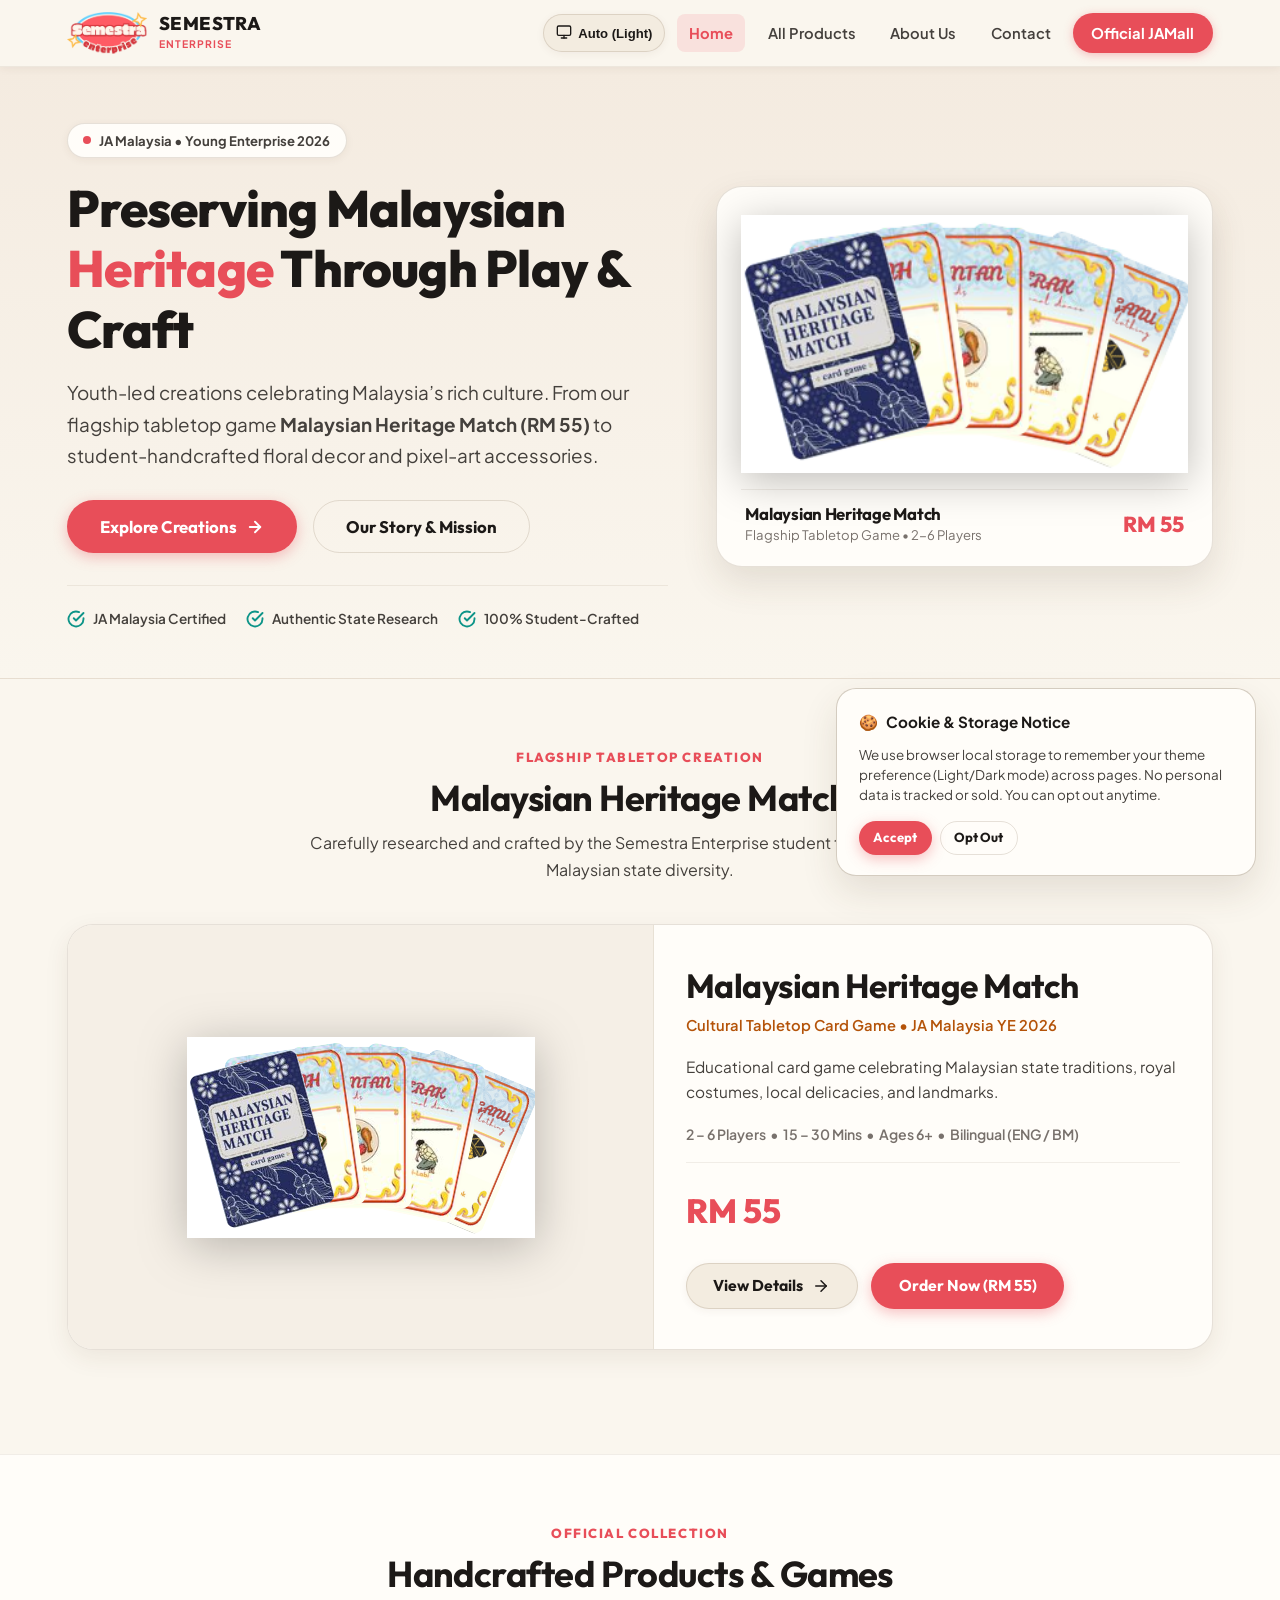
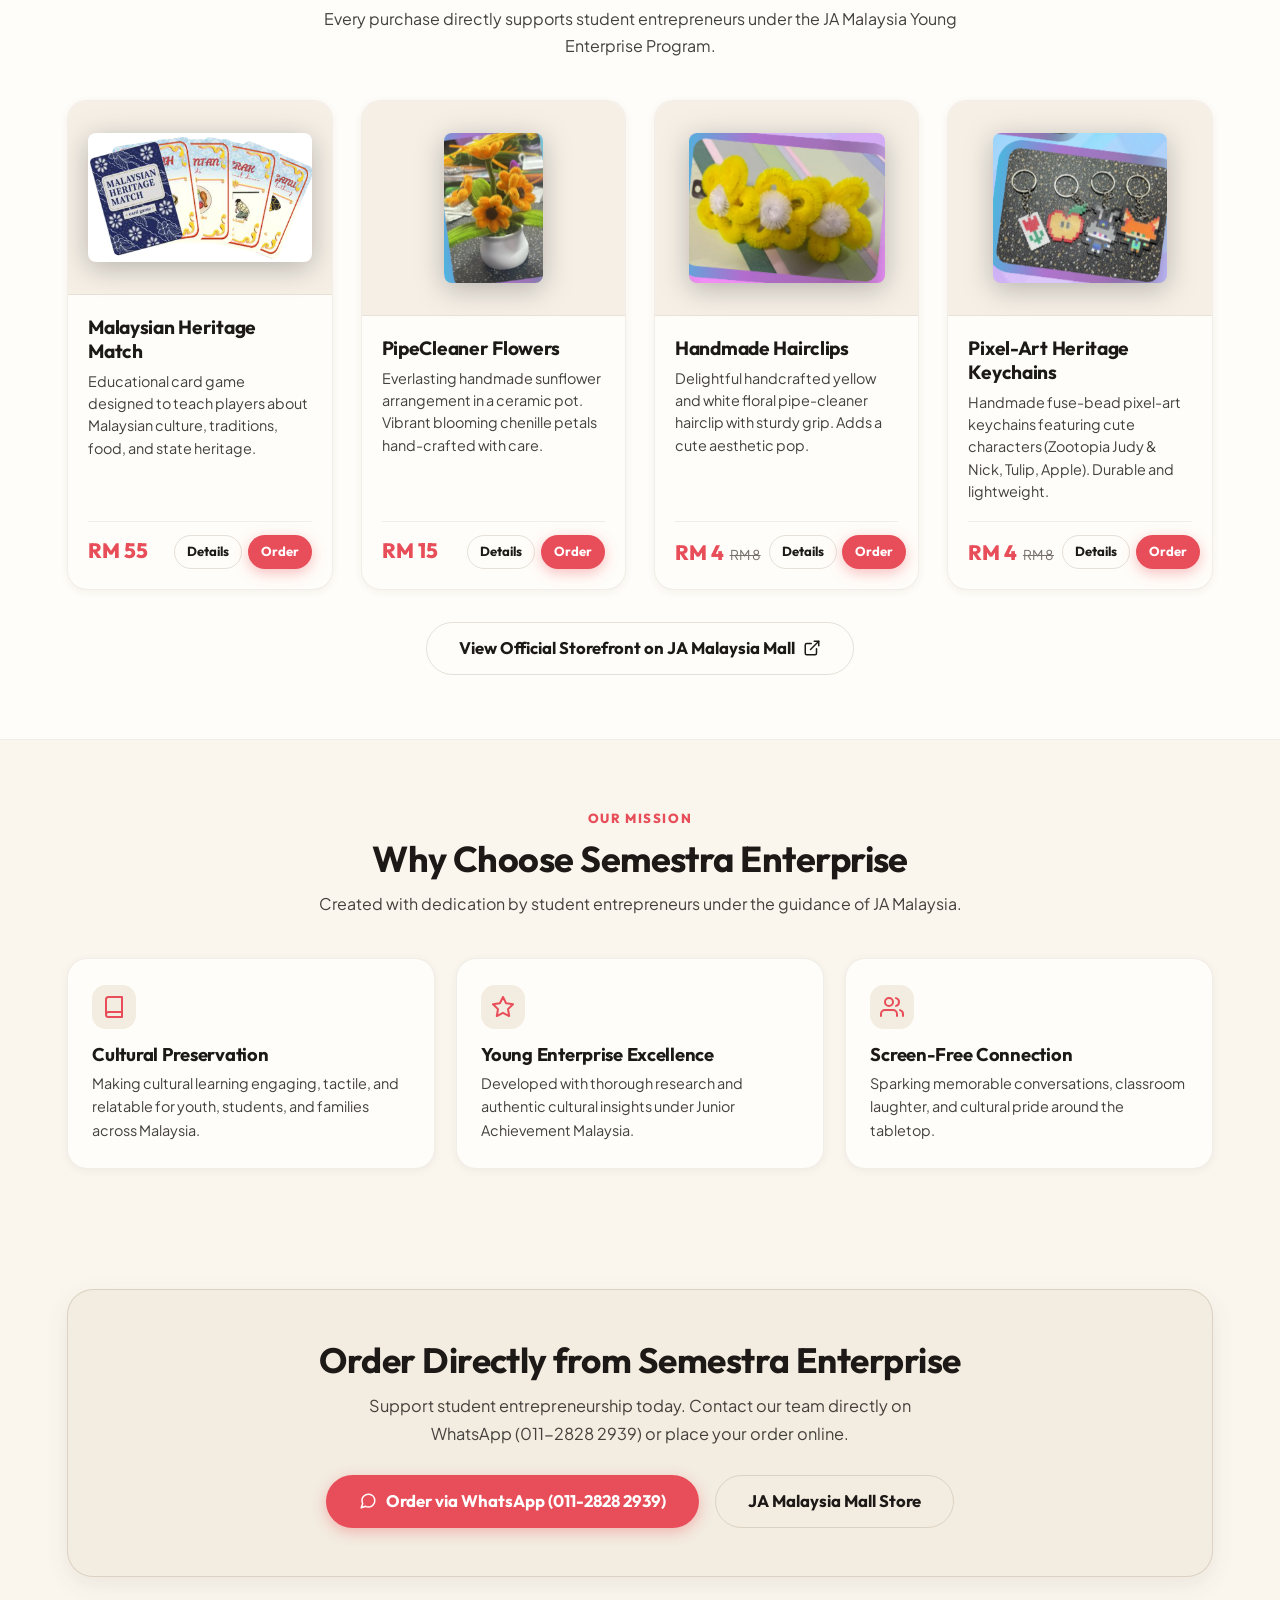
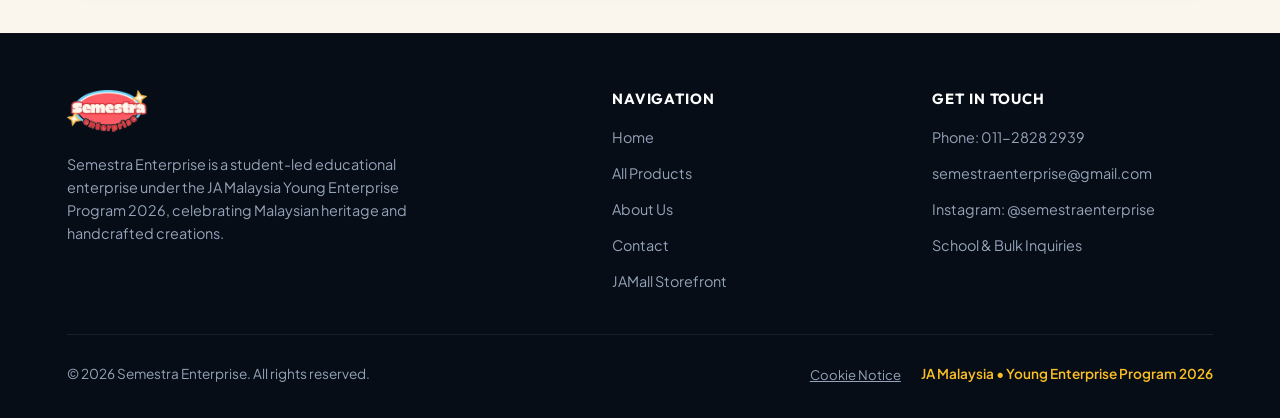
==== docs/index.html @ 042e0a3e "feat: complete storefront update with 3-mode theme, official JAMall assets, mobile responsiveness, a" ====
<!DOCTYPE html>
<html lang="en">
  <head>
    <meta charset="UTF-8" />
    <meta name="viewport" content="width=device-width, initial-scale=1.0" />
    <title>Semestra Enterprise | JA Malaysia Young Enterprise 2026</title>
    <meta name="description" content="Semestra Enterprise is a student company under JA Malaysia Young Enterprise Program 2026. Explore our flagship Malaysian Heritage Match card game, handmade floral crafts, and pixel-art keychains." />
    <meta property="og:type" content="website" />
    <meta property="og:url" content="https://lobothexile.github.io/SemestraEnterprise/" />
    <meta property="og:title" content="Semestra Enterprise | JA Malaysia Young Enterprise" />
    <meta property="og:description" content="Discover Malaysian heritage games, handcrafted floral decor, and pixel-art accessories by student entrepreneurs." />
    <meta property="og:image" content="assets/image/logo.png" />
    <link rel="icon" type="image/x-icon" href="assets/icons/favicon.ico" />
    <link rel="stylesheet" href="style.css" />
    <script>
      (function() {
        const saved = localStorage.getItem('semestra_theme_preference') || 'system';
        const isDark = window.matchMedia && window.matchMedia('(prefers-color-scheme: dark)').matches;
        const resolved = saved === 'system' ? (isDark ? 'dark' : 'light') : saved;
        document.documentElement.setAttribute('data-theme', resolved);
        document.documentElement.setAttribute('data-theme-setting', saved);
      })();
    </script>
  </head>
  <body>
    <!-- Header Navigation -->
    <nav>
      <div class="container">
        <a href="index.html" class="brand-link">
          <img src="assets/image/logo.png" alt="Semestra Enterprise Logo" class="logo" />
          <div class="brand-title">
            <span class="main-name">SEMESTRA</span>
            <span class="tagline-small">ENTERPRISE</span>
          </div>
        </a>

        <div class="nav-right-group">
          <!-- Theme Switcher (3 Modes: System, Light, Dark) -->
          <div class="theme-switch-wrap">
            <button type="button" class="theme-toggle-btn" id="theme-toggle-btn" aria-label="Select theme mode">
              <span id="theme-active-icon">
                <svg viewBox="0 0 24 24" fill="none" stroke="currentColor" stroke-width="2" stroke-linecap="round" stroke-linejoin="round"><rect x="2" y="3" width="20" height="14" rx="2" ry="2"></rect><line x1="8" y1="21" x2="16" y2="21"></line><line x1="12" y1="17" x2="12" y2="21"></line></svg>
              </span>
              <span id="theme-active-label">Auto</span>
            </button>
            <div class="theme-menu-dropdown" id="theme-menu-dropdown">
              <button type="button" class="theme-menu-item" data-theme-value="system">
                <svg viewBox="0 0 24 24" fill="none" stroke="currentColor" stroke-width="2" stroke-linecap="round" stroke-linejoin="round"><rect x="2" y="3" width="20" height="14" rx="2" ry="2"></rect><line x1="8" y1="21" x2="16" y2="21"></line><line x1="12" y1="17" x2="12" y2="21"></line></svg>
                <span>System</span>
              </button>
              <button type="button" class="theme-menu-item" data-theme-value="light">
                <svg viewBox="0 0 24 24" fill="none" stroke="currentColor" stroke-width="2" stroke-linecap="round" stroke-linejoin="round"><circle cx="12" cy="12" r="5"></circle><line x1="12" y1="1" x2="12" y2="3"></line><line x1="12" y1="21" x2="12" y2="23"></line><line x1="4.22" y1="4.22" x2="5.64" y2="5.64"></line><line x1="18.36" y1="18.36" x2="19.78" y2="19.78"></line><line x1="1" y1="12" x2="3" y2="12"></line><line x1="21" y1="12" x2="23" y2="12"></line><line x1="4.22" y1="19.78" x2="5.64" y2="18.36"></line><line x1="18.36" y1="5.64" x2="19.78" y2="4.22"></line></svg>
                <span>Light</span>
              </button>
              <button type="button" class="theme-menu-item" data-theme-value="dark">
                <svg viewBox="0 0 24 24" fill="none" stroke="currentColor" stroke-width="2" stroke-linecap="round" stroke-linejoin="round"><path d="M21 12.79A9 9 0 1 1 11.21 3 7 7 0 0 0 21 12.79z"></path></svg>
                <span>Dark</span>
              </button>
            </div>
          </div>

          <button class="menu-toggle" aria-label="Toggle navigation menu">
            <svg width="20" height="20" viewBox="0 0 24 24" fill="none" stroke="currentColor" stroke-width="2" stroke-linecap="round" stroke-linejoin="round">
              <line x1="3" y1="12" x2="21" y2="12"></line>
              <line x1="3" y1="6" x2="21" y2="6"></line>
              <line x1="3" y1="18" x2="21" y2="18"></line>
            </svg>
          </button>

          <div class="nav-links">
            <a href="index.html" class="active">Home</a>
            <a href="products.html">All Products</a>
            <a href="about.html">About Us</a>
            <a href="contact.html">Contact</a>
            <a href="https://jamalaysia.org.my/JAMall/semestraenterprise/" target="_blank" rel="noopener" class="nav-cta">Official JAMall</a>
          </div>
        </div>
      </div>
    </nav>

    <!-- Hero Section -->
    <header class="hero">
      <div class="container">
        <div class="hero-grid">
          <!-- Hero Text -->
          <div class="hero-text">
            <div class="hero-badge-pill">
              <span class="pill-dot"></span>
              <span>JA Malaysia • Young Enterprise 2026</span>
            </div>

            <h1>Preserving Malaysian <span class="highlight">Heritage</span> Through Play & Craft</h1>

            <p class="lead">
              Youth-led creations celebrating Malaysia’s rich culture. From our flagship tabletop game <strong>Malaysian Heritage Match (RM 55)</strong> to student-handcrafted floral decor and pixel-art accessories.
            </p>

            <div class="hero-actions">
              <a href="products.html" class="btn btn-primary btn-lg">
                <span>Explore Creations</span>
                <svg viewBox="0 0 24 24" fill="none" stroke="currentColor" stroke-width="2.5" stroke-linecap="round" stroke-linejoin="round">
                  <line x1="5" y1="12" x2="19" y2="12"></line>
                  <polyline points="12 5 19 12 12 19"></polyline>
                </svg>
              </a>
              <a href="about.html" class="btn btn-outline btn-lg">Our Story & Mission</a>
            </div>

            <!-- Trust Bar -->
            <div class="trust-bar">
              <div class="trust-item">
                <svg viewBox="0 0 24 24" fill="none" stroke="currentColor" stroke-width="2.5" stroke-linecap="round" stroke-linejoin="round">
                  <path d="M22 11.08V12a10 10 0 1 1-5.93-9.14"></path>
                  <polyline points="22 4 12 14.01 9 11.01"></polyline>
                </svg>
                <span>JA Malaysia Certified</span>
              </div>
              <div class="trust-item">
                <svg viewBox="0 0 24 24" fill="none" stroke="currentColor" stroke-width="2.5" stroke-linecap="round" stroke-linejoin="round">
                  <path d="M22 11.08V12a10 10 0 1 1-5.93-9.14"></path>
                  <polyline points="22 4 12 14.01 9 11.01"></polyline>
                </svg>
                <span>Authentic State Research</span>
              </div>
              <div class="trust-item">
                <svg viewBox="0 0 24 24" fill="none" stroke="currentColor" stroke-width="2.5" stroke-linecap="round" stroke-linejoin="round">
                  <path d="M22 11.08V12a10 10 0 1 1-5.93-9.14"></path>
                  <polyline points="22 4 12 14.01 9 11.01"></polyline>
                </svg>
                <span>100% Student-Crafted</span>
              </div>
            </div>
          </div>

          <!-- Hero Visual Showcase -->
          <div class="hero-visual-card">
            <img src="assets/image/malaysian-heritage-match.png" alt="Malaysian Heritage Match by Semestra Enterprise" class="main-preview-img" />
            <div class="hero-visual-footer">
              <div class="item-info">
                <h4>Malaysian Heritage Match</h4>
                <p>Flagship Tabletop Game • 2-6 Players</p>
              </div>
              <div class="price-tag">RM 55</div>
            </div>
          </div>
        </div>
      </div>
    </header>

    <!-- Official Flagship Showcase Section -->
    <section class="section-padding">
      <div class="container">
        <div class="section-header">
          <span class="section-eyebrow">Flagship Tabletop Creation</span>
          <h2>Malaysian Heritage Match</h2>
          <p>Carefully researched and crafted by the Semestra Enterprise student team to celebrate Malaysian state diversity.</p>
        </div>

        <div id="featured-product-container">
          <!-- Rendered cleanly via script.js -->
        </div>
      </div>
    </section>

    <!-- Full Official Products Grid Section -->
    <section class="section-padding" style="background: var(--bg-surface); border-top: 1px solid var(--border-subtle); border-bottom: 1px solid var(--border-subtle);">
      <div class="container">
        <div class="section-header">
          <span class="section-eyebrow">Official Collection</span>
          <h2>Handcrafted Products & Games</h2>
          <p>Every purchase directly supports student entrepreneurs under the JA Malaysia Young Enterprise Program.</p>
        </div>

        <div class="product-grid" style="margin-bottom: 2rem;">
          <!-- Product 1: Malaysian Heritage Match -->
          <article class="product-card">
            <div class="product-card-header">
              <img src="assets/image/malaysian-heritage-match.png" alt="Malaysian Heritage Match" />
            </div>
            <div class="product-card-body">
              <h3>Malaysian Heritage Match</h3>
              <p>Educational card game designed to teach players about Malaysian culture, traditions, food, and state heritage.</p>
              <div class="product-card-meta">
                <div class="price-wrap">
                  <div class="price-main-row">
                    <span class="price">RM 55</span>
                  </div>
                </div>
                <div class="product-card-actions">
                  <a href="product.html?id=1" class="btn btn-outline btn-sm">Details</a>
                  <button type="button" class="btn btn-primary btn-sm" onclick="openOrderModal(1)">Order</button>
                </div>
              </div>
            </div>
          </article>

          <!-- Product 2: PipeCleaner Flowers -->
          <article class="product-card">
            <div class="product-card-header">
              <img src="assets/image/pipecleaner-flowers.png" alt="PipeCleaner Flowers" />
            </div>
            <div class="product-card-body">
              <h3>PipeCleaner Flowers</h3>
              <p>Everlasting handmade sunflower arrangement in a ceramic pot. Vibrant blooming chenille petals hand-crafted with care.</p>
              <div class="product-card-meta">
                <div class="price-wrap">
                  <div class="price-main-row">
                    <span class="price">RM 15</span>
                  </div>
                </div>
                <div class="product-card-actions">
                  <a href="product.html?id=2" class="btn btn-outline btn-sm">Details</a>
                  <button type="button" class="btn btn-primary btn-sm" onclick="openOrderModal(2)">Order</button>
                </div>
              </div>
            </div>
          </article>

          <!-- Product 3: Handmade Hairclips -->
          <article class="product-card">
            <div class="product-card-header">
              <img src="assets/image/handmade-hairclips.png" alt="Handmade Hairclips" />
            </div>
            <div class="product-card-body">
              <h3>Handmade Hairclips</h3>
              <p>Delightful handcrafted yellow and white floral pipe-cleaner hairclip with sturdy grip. Adds a cute aesthetic pop.</p>
              <div class="product-card-meta">
                <div class="price-wrap">
                  <span class="price">RM 4</span>
                  <span class="old-price">RM 8</span>
                </div>
                <div class="product-card-actions">
                  <a href="product.html?id=3" class="btn btn-outline btn-sm">Details</a>
                  <button type="button" class="btn btn-primary btn-sm" onclick="openOrderModal(3)">Order</button>
                </div>
              </div>
            </div>
          </article>

          <!-- Product 4: Pixel-Art Heritage Keychains -->
          <article class="product-card">
            <div class="product-card-header">
              <img src="assets/image/pixel-art-keychains.png" alt="Pixel-Art Heritage Keychains" />
            </div>
            <div class="product-card-body">
              <h3>Pixel-Art Heritage Keychains</h3>
              <p>Handmade fuse-bead pixel-art keychains featuring cute characters (Zootopia Judy & Nick, Tulip, Apple). Durable and lightweight.</p>
              <div class="product-card-meta">
                <div class="price-wrap">
                  <span class="price">RM 4</span>
                  <span class="old-price">RM 8</span>
                </div>
                <div class="product-card-actions">
                  <a href="product.html?id=4" class="btn btn-outline btn-sm">Details</a>
                  <button type="button" class="btn btn-primary btn-sm" onclick="openOrderModal(4)">Order</button>
                </div>
              </div>
            </div>
          </article>
        </div>

        <div style="text-align: center; margin-top: 1.5rem;">
          <a href="https://jamalaysia.org.my/JAMall/semestraenterprise/" target="_blank" rel="noopener" class="btn btn-outline btn-lg">
            <span>View Official Storefront on JA Malaysia Mall</span>
            <svg viewBox="0 0 24 24" fill="none" stroke="currentColor" stroke-width="2" stroke-linecap="round" stroke-linejoin="round">
              <path d="M18 13v6a2 2 0 0 1-2 2H5a2 2 0 0 1-2-2V8a2 2 0 0 1 2-2h6"></path>
              <polyline points="15 3 21 3 21 9"></polyline>
              <line x1="10" y1="14" x2="21" y2="3"></line>
            </svg>
          </a>
        </div>
      </div>
    </section>

    <!-- Why Semestra Section -->
    <section class="section-padding">
      <div class="container">
        <div class="section-header">
          <span class="section-eyebrow">Our Mission</span>
          <h2>Why Choose Semestra Enterprise</h2>
          <p>Created with dedication by student entrepreneurs under the guidance of JA Malaysia.</p>
        </div>

        <div class="values-grid">
          <div class="value-card">
            <div class="value-card-icon">
              <svg width="24" height="24" viewBox="0 0 24 24" fill="none" stroke="currentColor" stroke-width="2" stroke-linecap="round" stroke-linejoin="round">
                <path d="M4 19.5A2.5 2.5 0 0 1 6.5 17H20"></path>
                <path d="M6.5 2H20v20H6.5A2.5 2.5 0 0 1 4 19.5v-15A2.5 2.5 0 0 1 6.5 2z"></path>
              </svg>
            </div>
            <h3>Cultural Preservation</h3>
            <p>Making cultural learning engaging, tactile, and relatable for youth, students, and families across Malaysia.</p>
          </div>

          <div class="value-card">
            <div class="value-card-icon">
              <svg width="24" height="24" viewBox="0 0 24 24" fill="none" stroke="currentColor" stroke-width="2" stroke-linecap="round" stroke-linejoin="round">
                <polygon points="12 2 15.09 8.26 22 9.27 17 14.14 18.18 21.02 12 17.77 5.82 21.02 7 14.14 2 9.27 8.91 8.26 12 2"></polygon>
              </svg>
            </div>
            <h3>Young Enterprise Excellence</h3>
            <p>Developed with thorough research and authentic cultural insights under Junior Achievement Malaysia.</p>
          </div>

          <div class="value-card">
            <div class="value-card-icon">
              <svg width="24" height="24" viewBox="0 0 24 24" fill="none" stroke="currentColor" stroke-width="2" stroke-linecap="round" stroke-linejoin="round">
                <path d="M17 21v-2a4 4 0 0 0-4-4H5a4 4 0 0 0-4 4v2"></path>
                <circle cx="9" cy="7" r="4"></circle>
                <path d="M23 21v-2a4 4 0 0 0-3-3.87"></path>
                <path d="M16 3.13a4 4 0 0 1 0 7.75"></path>
              </svg>
            </div>
            <h3>Screen-Free Connection</h3>
            <p>Sparking memorable conversations, classroom laughter, and cultural pride around the tabletop.</p>
          </div>
        </div>
      </div>
    </section>

    <!-- Call to Action Banner -->
    <section class="container">
      <div class="cta-banner">
        <h2>Order Directly from Semestra Enterprise</h2>
        <p>Support student entrepreneurship today. Contact our team directly on WhatsApp (011-2828 2939) or place your order online.</p>
        <div style="display: flex; justify-content: center; gap: 1rem; flex-wrap: wrap;">
          <button type="button" class="btn btn-primary btn-lg" onclick="openOrderModal(1)">
            <svg viewBox="0 0 24 24" fill="none" stroke="currentColor" stroke-width="2" stroke-linecap="round" stroke-linejoin="round">
              <path d="M21 11.5a8.38 8.38 0 0 1-.9 3.8 8.5 8.5 0 0 1-7.6 4.7 8.38 8.38 0 0 1-3.8-.9L3 21l1.9-5.7a8.38 8.38 0 0 1-.9-3.8 8.5 8.5 0 0 1 4.7-7.6 8.38 8.38 0 0 1 3.8-.9h.5a8.48 8.48 0 0 1 8 8v.5z"></path>
            </svg>
            <span>Order via WhatsApp (011-2828 2939)</span>
          </button>
          <a href="https://jamalaysia.org.my/JAMall/semestraenterprise/" target="_blank" rel="noopener" class="btn btn-outline btn-lg">
            <span>JA Malaysia Mall Store</span>
          </a>
        </div>
      </div>
    </section>

    <!-- Order Modal -->
    <div id="order-modal" class="modal-overlay" role="dialog" aria-modal="true">
      <div class="modal-content">
        <button class="modal-close-btn" onclick="closeOrderModal()" aria-label="Close modal">✕</button>
        <span style="font-size: 0.82rem; font-weight: 700; color: var(--text-heading-gold); text-transform: uppercase; letter-spacing: 0.08em; display: block; margin-bottom: 0.5rem;">Direct Order Inquiry</span>
        <h3 id="modal-product-name" style="font-size: 1.5rem; color: var(--text-primary); margin-bottom: 0.25rem;">Malaysian Heritage Match</h3>
        <p id="modal-product-price" style="font-size: 1.35rem; font-weight: 800; color: var(--color-primary); margin-bottom: 1.5rem;">RM 55</p>

        <div class="form-group">
          <label for="order-customer-name">Your Name / School / Organization</label>
          <input type="text" id="order-customer-name" class="form-control" placeholder="e.g. Cikgu Aisyah / SMK Sri Bintang" />
        </div>

        <div class="form-group">
          <label for="order-qty">Quantity</label>
          <input type="number" id="order-qty" class="form-control" min="1" max="100" value="1" />
        </div>

        <p style="font-size: 0.88rem; color: var(--text-muted); margin-bottom: 1.5rem;">
          Connect with our student enterprise team directly:
        </p>

        <div style="display: grid; grid-template-columns: 1fr 1fr; gap: 1rem;">
          <button type="button" class="btn btn-primary" onclick="sendWhatsAppOrder()" style="background: #16A34A; border-color: #16A34A;">
            <svg viewBox="0 0 24 24" fill="none" stroke="currentColor" stroke-width="2" stroke-linecap="round" stroke-linejoin="round">
              <path d="M21 11.5a8.38 8.38 0 0 1-.9 3.8 8.5 8.5 0 0 1-7.6 4.7 8.38 8.38 0 0 1-3.8-.9L3 21l1.9-5.7a8.38 8.38 0 0 1-.9-3.8 8.5 8.5 0 0 1 4.7-7.6 8.38 8.38 0 0 1 3.8-.9h.5a8.48 8.48 0 0 1 8 8v.5z"></path>
            </svg>
            <span>WhatsApp</span>
          </button>
          <button type="button" class="btn btn-outline" onclick="sendEmailOrder()">
            <svg viewBox="0 0 24 24" fill="none" stroke="currentColor" stroke-width="2" stroke-linecap="round" stroke-linejoin="round">
              <path d="M4 4h16c1.1 0 2 .9 2 2v12c0 1.1-.9 2-2 2H4c-1.1 0-2-.9-2-2V6c0-1.1.9-2 2-2z"></path>
              <polyline points="22,6 12,13 2,6"></polyline>
            </svg>
            <span>Email</span>
          </button>
        </div>
      </div>
    </div>

    <!-- Footer -->
    <footer>
      <div class="container">
        <div class="footer-grid">
          <div class="footer-brand">
            <img src="assets/image/logo.png" alt="Semestra Enterprise" class="footer-logo" />
            <p>
              Semestra Enterprise is a student-led educational enterprise under the JA Malaysia Young Enterprise Program 2026, celebrating Malaysian heritage and handcrafted creations.
            </p>
          </div>
          <div class="footer-col">
            <h4>Navigation</h4>
            <ul>
              <li><a href="index.html">Home</a></li>
              <li><a href="products.html">All Products</a></li>
              <li><a href="about.html">About Us</a></li>
              <li><a href="contact.html">Contact</a></li>
              <li><a href="https://jamalaysia.org.my/JAMall/semestraenterprise/" target="_blank" rel="noopener">JAMall Storefront</a></li>
            </ul>
          </div>
          <div class="footer-col">
            <h4>Get in Touch</h4>
            <ul>
              <li><a href="tel:01128282939">Phone: 011-2828 2939</a></li>
              <li><a href="mailto:semestraenterprise@gmail.com">semestraenterprise@gmail.com</a></li>
              <li><a href="https://www.instagram.com/semestraenterprise" target="_blank" rel="noopener">Instagram: @semestraenterprise</a></li>
              <li><a href="contact.html">School & Bulk Inquiries</a></li>
            </ul>
          </div>
        </div>

        <div class="footer-bottom">
          <p>&copy; 2026 Semestra Enterprise. All rights reserved.</p>
          <div style="display: flex; align-items: center; gap: 1.25rem; flex-wrap: wrap;">
            <button type="button" class="cookie-settings-link">Cookie Notice</button>
            <p style="color: #FBBF24; font-weight: 600; margin: 0;">JA Malaysia • Young Enterprise Program 2026</p>
          </div>
        </div>
      </div>
    </footer>

    <!-- Cookie & Local Storage Notice Banner -->
    <aside id="cookie-banner" class="cookie-banner" role="region" aria-label="Cookie and storage notice">
      <div class="cookie-banner-content">
        <div class="cookie-banner-title">
          <span>🍪</span>
          <span>Cookie & Storage Notice</span>
        </div>
        <p>
          We use browser local storage to remember your theme preference (Light/Dark mode) across pages. No personal data is tracked or sold. You can opt out anytime.
        </p>
        <div class="cookie-banner-actions">
          <button type="button" id="cookie-accept-btn" class="btn btn-primary btn-sm">Accept</button>
          <button type="button" id="cookie-decline-btn" class="btn btn-outline btn-sm">Opt Out</button>
        </div>
      </div>
    </aside>

    <script src="script.js"></script>
  </body>
</html>
---- docs/style.css ----
/* ==========================================================================
   SEMESTRA ENTERPRISE - DESIGN SYSTEM (LIGHT / DARK / SYSTEM MODES)
   Authentic & Professional (JA Malaysia Young Enterprise 2026)
   ========================================================================== */

@import url('https://fonts.googleapis.com/css2?family=Outfit:wght@500;600;700;800&family=Plus+Jakarta+Sans:ital,wght@0,400;0,500;0,600;0,700;1,400&display=swap');

:root {
  /* Brand Core Palette */
  --color-primary: #E84E59;
  --color-primary-hover: #D33642;
  --color-primary-soft: rgba(232, 78, 89, 0.12);
  --color-primary-border: rgba(232, 78, 89, 0.35);

  --color-gold: #D97706;
  --color-gold-hover: #B45309;
  --color-gold-soft: rgba(217, 119, 6, 0.12);
  --color-gold-border: rgba(217, 119, 6, 0.35);

  --color-teal: #0D9488;
  --color-teal-soft: rgba(13, 148, 136, 0.12);
  --color-teal-border: rgba(13, 148, 136, 0.35);

  --color-sale: #DC2626;
  --color-sale-soft: rgba(220, 38, 38, 0.12);

  /* Typography */
  --font-heading: 'Outfit', -apple-system, BlinkMacSystemFont, sans-serif;
  --font-body: 'Plus Jakarta Sans', -apple-system, BlinkMacSystemFont, sans-serif;

  /* Layout & Geometry */
  --radius-xs: 4px;
  --radius-sm: 8px;
  --radius-md: 14px;
  --radius-lg: 20px;
  --radius-xl: 26px;
  --radius-full: 9999px;

  --transition-fast: 0.18s ease;
  --transition-normal: 0.25s cubic-bezier(0.16, 1, 0.3, 1);
  --transition-smooth: 0.35s cubic-bezier(0.16, 1, 0.3, 1);
}

/* ==========================================================================
   THEME PALETTES: LIGHT & DARK
   ========================================================================== */

/* Dark Theme Palette (Default / [data-theme="dark"]) */
:root,
[data-theme="dark"] {
  --bg-page: #0B121E;
  --bg-surface: #121C2F;
  --bg-surface-elevated: #18253E;
  --bg-surface-subtle: #152238;
  --bg-surface-image-wrap: #0E1626;

  --border-subtle: rgba(255, 255, 255, 0.08);
  --border-medium: rgba(255, 255, 255, 0.14);
  --border-strong: rgba(255, 255, 255, 0.24);

  --text-primary: #F8FAFC;
  --text-secondary: #CBD5E1;
  --text-muted: #8E9FB5;
  --text-heading-gold: #FBBF24;

  --nav-bg: rgba(18, 28, 47, 0.92);
  --hero-bg: linear-gradient(180deg, #10192A 0%, #0B121E 100%);
  --modal-overlay-bg: rgba(6, 10, 18, 0.82);

  --shadow-sm: 0 2px 6px rgba(0, 0, 0, 0.3);
  --shadow-md: 0 8px 20px rgba(0, 0, 0, 0.4);
  --shadow-lg: 0 16px 36px rgba(0, 0, 0, 0.5);
  --shadow-hover: 0 14px 32px rgba(0, 0, 0, 0.55), 0 0 0 1px rgba(232, 78, 89, 0.3);
}

/* Light Theme Palette ([data-theme="light"]) - Warm Heritage Cream */
[data-theme="light"] {
  --bg-page: #FAF6EE;
  --bg-surface: #FFFDF9;
  --bg-surface-elevated: #F3ECE0;
  --bg-surface-subtle: #F7EFE4;
  --bg-surface-image-wrap: #F5EFE6;

  --border-subtle: rgba(100, 75, 45, 0.09);
  --border-medium: rgba(100, 75, 45, 0.16);
  --border-strong: rgba(100, 75, 45, 0.28);

  --text-primary: #1C1917;
  --text-secondary: #44403C;
  --text-muted: #78716C;
  --text-heading-gold: #B45309;

  --nav-bg: rgba(250, 246, 238, 0.94);
  --hero-bg: linear-gradient(180deg, #F4EBE0 0%, #FAF6EE 100%);
  --modal-overlay-bg: rgba(28, 25, 23, 0.6);

  --shadow-sm: 0 2px 8px rgba(78, 55, 30, 0.06);
  --shadow-md: 0 8px 24px rgba(78, 55, 30, 0.08);
  --shadow-lg: 0 16px 36px rgba(78, 55, 30, 0.12);
  --shadow-hover: 0 12px 28px rgba(78, 55, 30, 0.14), 0 0 0 1px rgba(232, 78, 89, 0.25);
}

/* System Preference Fallback */
@media (prefers-color-scheme: light) {
  [data-theme="system"] {
    --bg-page: #FAF6EE;
    --bg-surface: #FFFDF9;
    --bg-surface-elevated: #F3ECE0;
    --bg-surface-subtle: #F7EFE4;
    --bg-surface-image-wrap: #F5EFE6;

    --border-subtle: rgba(100, 75, 45, 0.09);
    --border-medium: rgba(100, 75, 45, 0.16);
    --border-strong: rgba(100, 75, 45, 0.28);

    --text-primary: #1C1917;
    --text-secondary: #44403C;
    --text-muted: #78716C;
    --text-heading-gold: #B45309;

    --nav-bg: rgba(250, 246, 238, 0.94);
    --hero-bg: linear-gradient(180deg, #F4EBE0 0%, #FAF6EE 100%);
    --modal-overlay-bg: rgba(28, 25, 23, 0.6);

    --shadow-sm: 0 2px 8px rgba(78, 55, 30, 0.06);
    --shadow-md: 0 8px 24px rgba(78, 55, 30, 0.08);
    --shadow-lg: 0 16px 36px rgba(78, 55, 30, 0.12);
    --shadow-hover: 0 12px 28px rgba(78, 55, 30, 0.14), 0 0 0 1px rgba(232, 78, 89, 0.25);
  }
}

/* ==========================================================================
   CSS Reset & Base
   ========================================================================== */
*,
*::before,
*::after {
  box-sizing: border-box;
  margin: 0;
  padding: 0;
}

html {
  scroll-behavior: smooth;
  font-size: 16px;
  -webkit-text-size-adjust: 100%;
}

body {
  font-family: var(--font-body);
  background-color: var(--bg-page);
  color: var(--text-primary);
  line-height: 1.65;
  min-height: 100vh;
  display: flex;
  flex-direction: column;
  overflow-x: hidden;
  -webkit-font-smoothing: antialiased;
  -moz-osx-font-smoothing: grayscale;
  transition: background-color var(--transition-normal), color var(--transition-normal);
}

.container {
  width: 92%;
  max-width: 1180px;
  margin: 0 auto;
  padding: 0 1rem;
}

h1,
h2,
h3,
h4,
h5,
h6 {
  font-family: var(--font-heading);
  font-weight: 700;
  line-height: 1.25;
  color: var(--text-primary);
  letter-spacing: -0.015em;
  word-break: break-word;
}

p {
  color: var(--text-secondary);
  font-size: 1.02rem;
  line-height: 1.68;
}

a {
  color: inherit;
  text-decoration: none;
}

img {
  max-width: 100%;
  height: auto;
  display: block;
}

/* ==========================================================================
   Navigation Bar & Controls
   ========================================================================== */
nav {
  position: sticky;
  top: 0;
  left: 0;
  width: 100%;
  z-index: 1000;
  background: var(--nav-bg);
  backdrop-filter: blur(14px);
  -webkit-backdrop-filter: blur(14px);
  border-bottom: 1px solid var(--border-subtle);
  box-shadow: var(--shadow-sm);
  transition: background-color var(--transition-normal), border-color var(--transition-normal);
}

nav .container {
  display: flex;
  align-items: center;
  justify-content: space-between;
  padding: 0.75rem 1rem;
  gap: 0.75rem;
}

.brand-link {
  display: flex;
  align-items: center;
  gap: 0.75rem;
  text-decoration: none;
  flex-shrink: 0;
}

.logo {
  height: 42px;
  width: auto;
  max-width: 120px;
  object-fit: contain;
  transition: transform var(--transition-fast);
}

.brand-link:hover .logo {
  transform: scale(1.03);
}

.brand-title {
  display: flex;
  flex-direction: column;
}

.brand-title .main-name {
  font-family: var(--font-heading);
  font-size: 1.15rem;
  font-weight: 800;
  letter-spacing: 0.02em;
  color: var(--text-primary);
  line-height: 1.1;
}

.brand-title .tagline-small {
  font-size: 0.65rem;
  font-weight: 700;
  color: var(--color-primary);
  text-transform: uppercase;
  letter-spacing: 0.1em;
}

.nav-right-group {
  display: flex;
  align-items: center;
  gap: 0.75rem;
}

.nav-links {
  display: flex;
  align-items: center;
  gap: 0.65rem;
}

.nav-links a {
  position: relative;
  font-size: 0.92rem;
  font-weight: 600;
  color: var(--text-secondary);
  padding: 0.45rem 0.75rem;
  border-radius: var(--radius-sm);
  transition: color var(--transition-fast), background-color var(--transition-fast);
}

.nav-links a:hover {
  color: var(--text-primary);
  background: var(--bg-surface-elevated);
}

.nav-links a.active {
  color: var(--color-primary);
  background: var(--color-primary-soft);
  font-weight: 700;
}

.nav-cta {
  background: var(--color-primary) !important;
  color: #FFFFFF !important;
  padding: 0.5rem 1.15rem !important;
  border-radius: var(--radius-full) !important;
  font-weight: 700 !important;
  box-shadow: 0 2px 10px rgba(232, 78, 89, 0.35);
  transition: transform var(--transition-fast), box-shadow var(--transition-fast), background-color var(--transition-fast) !important;
}

.nav-cta:hover {
  background: var(--color-primary-hover) !important;
  transform: translateY(-1px);
  box-shadow: 0 4px 14px rgba(232, 78, 89, 0.45) !important;
}

/* ==========================================================================
   Theme Switcher (3 Modes: System, Light, Dark)
   ========================================================================== */
.theme-switch-wrap {
  position: relative;
  display: inline-flex;
  align-items: center;
}

.theme-toggle-btn {
  display: inline-flex;
  align-items: center;
  justify-content: center;
  gap: 0.4rem;
  background: var(--bg-surface-elevated);
  border: 1px solid var(--border-medium);
  color: var(--text-primary);
  padding: 0.45rem 0.75rem;
  min-height: 38px;
  border-radius: var(--radius-full);
  font-size: 0.82rem;
  font-weight: 700;
  cursor: pointer;
  box-shadow: var(--shadow-sm);
  transition: all var(--transition-fast);
  touch-action: manipulation;
}

.theme-toggle-btn:hover {
  border-color: var(--color-primary);
  background: var(--bg-surface);
}

.theme-toggle-btn svg {
  width: 16px;
  height: 16px;
  flex-shrink: 0;
}

.theme-menu-dropdown {
  position: absolute;
  top: calc(100% + 8px);
  right: 0;
  background: var(--bg-surface);
  border: 1px solid var(--border-medium);
  border-radius: var(--radius-md);
  padding: 0.35rem;
  min-width: 140px;
  box-shadow: var(--shadow-md);
  display: none;
  flex-direction: column;
  gap: 0.2rem;
  z-index: 1100;
}

.theme-menu-dropdown.show {
  display: flex;
}

.theme-menu-item {
  display: flex;
  align-items: center;
  gap: 0.6rem;
  width: 100%;
  padding: 0.55rem 0.75rem;
  min-height: 40px;
  background: transparent;
  border: none;
  border-radius: var(--radius-sm);
  color: var(--text-secondary);
  font-family: inherit;
  font-size: 0.88rem;
  font-weight: 600;
  cursor: pointer;
  text-align: left;
  transition: all var(--transition-fast);
  touch-action: manipulation;
}

.theme-menu-item:hover {
  background: var(--bg-surface-elevated);
  color: var(--text-primary);
}

.theme-menu-item.active {
  background: var(--color-primary-soft);
  color: var(--color-primary);
  font-weight: 700;
}

.theme-menu-item svg {
  width: 16px;
  height: 16px;
  flex-shrink: 0;
}

/* Mobile Hamburger Toggle */
.menu-toggle {
  display: none;
  cursor: pointer;
  background: var(--bg-surface-elevated);
  border: 1px solid var(--border-subtle);
  color: var(--text-primary);
  width: 40px;
  height: 40px;
  border-radius: var(--radius-md);
  align-items: center;
  justify-content: center;
  font-size: 1.3rem;
  transition: background var(--transition-fast);
  touch-action: manipulation;
  flex-shrink: 0;
}

.menu-toggle:hover {
  background: var(--border-medium);
}

/* ==========================================================================
   Buttons
   ========================================================================== */
.btn {
  display: inline-flex;
  align-items: center;
  justify-content: center;
  gap: 0.55rem;
  padding: 0.8rem 1.65rem;
  min-height: 44px;
  font-family: var(--font-heading);
  font-size: 0.98rem;
  font-weight: 700;
  border-radius: var(--radius-full);
  border: 1px solid transparent;
  cursor: pointer;
  text-decoration: none;
  transition: all var(--transition-normal);
  line-height: 1.2;
  touch-action: manipulation;
}

.btn-primary {
  background: var(--color-primary);
  color: #FFFFFF;
  box-shadow: 0 4px 14px rgba(232, 78, 89, 0.35);
}

.btn-primary:hover {
  background: var(--color-primary-hover);
  transform: translateY(-2px);
  box-shadow: 0 6px 20px rgba(232, 78, 89, 0.45);
}

.btn-secondary {
  background: var(--bg-surface-elevated);
  color: var(--text-primary);
  border: 1px solid var(--border-medium);
  box-shadow: var(--shadow-sm);
}

.btn-secondary:hover {
  background: var(--border-medium);
  border-color: var(--border-strong);
  transform: translateY(-2px);
}

.btn-outline {
  background: transparent;
  color: var(--text-primary);
  border: 1px solid var(--border-medium);
}

.btn-outline:hover {
  background: var(--bg-surface-elevated);
  border-color: var(--text-muted);
  color: var(--text-primary);
  transform: translateY(-1px);
}

.btn-sm {
  padding: 0.45rem 1rem;
  min-height: 38px;
  font-size: 0.88rem;
}

.btn-lg {
  padding: 0.95rem 2rem;
  font-size: 1.05rem;
}

.btn svg {
  width: 18px;
  height: 18px;
  flex-shrink: 0;
}

/* Sale Tag Inline */
.badge-sale-inline {
  display: inline-block;
  padding: 0.15rem 0.55rem;
  font-size: 0.72rem;
  font-weight: 700;
  color: #DC2626;
  background: var(--color-sale-soft);
  border: 1px solid rgba(220, 38, 38, 0.3);
  border-radius: var(--radius-full);
  text-transform: uppercase;
  letter-spacing: 0.04em;
}

[data-theme="dark"] .badge-sale-inline {
  color: #FCA5A5;
}

/* ==========================================================================
   Hero Section
   ========================================================================== */
.hero {
  position: relative;
  padding: 3.5rem 0 3rem;
  background: var(--hero-bg);
  border-bottom: 1px solid var(--border-subtle);
  transition: background var(--transition-normal);
}

.hero-grid {
  display: grid;
  grid-template-columns: 1.15fr 0.95fr;
  gap: 3rem;
  align-items: center;
}

.hero-text {
  text-align: left;
}

.hero-badge-pill {
  display: inline-flex;
  align-items: center;
  gap: 0.5rem;
  padding: 0.35rem 0.95rem;
  background: var(--bg-surface);
  border: 1px solid var(--border-medium);
  border-radius: var(--radius-full);
  color: var(--text-secondary);
  font-size: 0.82rem;
  font-weight: 700;
  margin-bottom: 1.25rem;
  box-shadow: var(--shadow-sm);
}

.hero-badge-pill .pill-dot {
  width: 8px;
  height: 8px;
  border-radius: 50%;
  background: var(--color-primary);
}

.hero h1 {
  font-size: clamp(2rem, 4.2vw, 3.2rem);
  font-weight: 800;
  line-height: 1.18;
  color: var(--text-primary);
  margin-bottom: 1.15rem;
}

.hero h1 span.highlight {
  color: var(--color-primary);
}

.hero p.lead {
  font-size: clamp(1.02rem, 1.8vw, 1.18rem);
  color: var(--text-secondary);
  line-height: 1.65;
  margin-bottom: 1.85rem;
}

.hero-actions {
  display: flex;
  align-items: center;
  gap: 1rem;
  flex-wrap: wrap;
  margin-bottom: 2rem;
}

/* Trust Bar */
.trust-bar {
  display: flex;
  gap: 1.25rem;
  flex-wrap: wrap;
  padding-top: 1.35rem;
  border-top: 1px solid var(--border-subtle);
}

.trust-item {
  display: flex;
  align-items: center;
  gap: 0.5rem;
  font-size: 0.85rem;
  font-weight: 600;
  color: var(--text-secondary);
}

.trust-item svg {
  width: 18px;
  height: 18px;
  color: var(--color-teal);
  flex-shrink: 0;
}

/* Hero Showcase Visual Box */
.hero-visual-card {
  background: var(--bg-surface);
  border: 1px solid var(--border-medium);
  border-radius: var(--radius-xl);
  padding: 1.75rem 1.5rem 1.25rem;
  box-shadow: var(--shadow-lg);
  text-align: center;
}

.hero-visual-card .main-preview-img {
  width: 100%;
  max-height: 260px;
  object-fit: contain;
  margin: 0 auto 1rem;
  filter: drop-shadow(0 8px 20px rgba(0, 0, 0, 0.25));
}

.hero-visual-footer {
  display: flex;
  align-items: center;
  justify-content: space-between;
  padding: 0.85rem 0.25rem 0;
  border-top: 1px solid var(--border-subtle);
  text-align: left;
}

.hero-visual-footer .item-info h4 {
  font-size: 1.05rem;
  color: var(--text-primary);
}

.hero-visual-footer .item-info p {
  font-size: 0.82rem;
  color: var(--text-muted);
}

.hero-visual-footer .price-tag {
  font-family: var(--font-heading);
  font-size: 1.35rem;
  font-weight: 800;
  color: var(--color-primary);
}

/* ==========================================================================
   Section Dividers & Headers
   ========================================================================= */
.section-padding {
  padding: 4rem 0;
}

.section-header {
  text-align: center;
  max-width: 680px;
  margin: 0 auto 2.5rem;
}

.section-header .section-eyebrow {
  color: var(--color-primary);
  font-family: var(--font-heading);
  font-size: 0.82rem;
  font-weight: 800;
  text-transform: uppercase;
  letter-spacing: 0.12em;
  margin-bottom: 0.4rem;
  display: inline-block;
}

.section-header h2 {
  font-size: clamp(1.75rem, 3vw, 2.25rem);
  color: var(--text-primary);
  margin-bottom: 0.65rem;
}

.section-header p {
  color: var(--text-secondary);
  font-size: 1rem;
}

/* ==========================================================================
   Flagship Showcase Card
   ========================================================================== */
.flagship-showcase-card {
  background: var(--bg-surface);
  border: 1px solid var(--border-medium);
  border-radius: var(--radius-xl);
  overflow: hidden;
  box-shadow: var(--shadow-md);
  display: grid;
  grid-template-columns: 1.05fr 1fr;
  margin-bottom: 2.5rem;
}

.flagship-img-side {
  background: var(--bg-surface-image-wrap);
  padding: 2.5rem 2rem;
  display: flex;
  align-items: center;
  justify-content: center;
  border-right: 1px solid var(--border-subtle);
}

.flagship-img-side img {
  max-height: 270px;
  width: auto;
  object-fit: contain;
  filter: drop-shadow(0 8px 24px rgba(0, 0, 0, 0.25));
}

.flagship-content-side {
  padding: 2.5rem 2rem;
  display: flex;
  flex-direction: column;
  justify-content: center;
}

.flagship-content-side h3 {
  font-size: clamp(1.7rem, 2.8vw, 2.1rem);
  color: var(--text-primary);
  margin-bottom: 0.35rem;
}

.flagship-subtitle-clean {
  font-size: 0.92rem;
  font-weight: 600;
  color: var(--text-heading-gold);
  margin-bottom: 1rem;
}

.flagship-content-side p.flagship-desc {
  font-size: 0.96rem;
  color: var(--text-secondary);
  line-height: 1.65;
  margin-bottom: 1.15rem;
}

.flagship-specs-clean {
  font-size: 0.88rem;
  color: var(--text-muted);
  font-weight: 600;
  margin-bottom: 1.25rem;
  padding-bottom: 1rem;
  border-bottom: 1px solid var(--border-subtle);
}

.flagship-price-bar {
  display: flex;
  align-items: baseline;
  gap: 1rem;
  margin-bottom: 1.5rem;
}

.flagship-price-bar .amount {
  font-family: var(--font-heading);
  font-size: 2.1rem;
  font-weight: 800;
  color: var(--color-primary);
}

.flagship-actions {
  display: flex;
  gap: 0.85rem;
  flex-wrap: wrap;
}

/* ==========================================================================
   Product Catalog & Cards
   ========================================================================== */
.catalog-controls {
  display: flex;
  justify-content: space-between;
  align-items: center;
  flex-wrap: wrap;
  gap: 1rem;
  margin-bottom: 2rem;
  padding: 1.15rem;
  background: var(--bg-surface);
  border: 1px solid var(--border-subtle);
  border-radius: var(--radius-lg);
  box-shadow: var(--shadow-sm);
}

.search-box {
  position: relative;
  flex: 1;
  min-width: 240px;
}

.search-box input {
  width: 100%;
  padding: 0.75rem 1rem 0.75rem 2.75rem;
  min-height: 44px;
  background: var(--bg-surface-elevated);
  border: 1px solid var(--border-medium);
  border-radius: var(--radius-full);
  color: var(--text-primary);
  font-family: inherit;
  font-size: 0.95rem;
  transition: all var(--transition-fast);
}

.search-box input:focus {
  outline: none;
  border-color: var(--color-primary);
  box-shadow: 0 0 0 3px rgba(232, 78, 89, 0.2);
}

.search-box .search-icon {
  position: absolute;
  left: 1rem;
  top: 50%;
  transform: translateY(-50%);
  color: var(--text-muted);
  width: 18px;
  height: 18px;
  pointer-events: none;
}

.filter-pills {
  display: flex;
  gap: 0.45rem;
  flex-wrap: wrap;
}

.filter-btn {
  padding: 0.5rem 1.05rem;
  min-height: 38px;
  background: var(--bg-surface-elevated);
  border: 1px solid var(--border-subtle);
  border-radius: var(--radius-full);
  color: var(--text-secondary);
  font-family: var(--font-heading);
  font-size: 0.86rem;
  font-weight: 700;
  cursor: pointer;
  transition: all var(--transition-fast);
  touch-action: manipulation;
}

.filter-btn:hover {
  background: var(--border-medium);
  color: var(--text-primary);
}

.filter-btn.active {
  background: var(--color-primary);
  border-color: var(--color-primary);
  color: #FFFFFF;
  box-shadow: 0 2px 8px rgba(232, 78, 89, 0.35);
}

.product-grid {
  display: grid;
  grid-template-columns: repeat(auto-fill, minmax(260px, 1fr));
  gap: 1.75rem;
  margin-bottom: 3.5rem;
}

/* Product Card */
.product-card {
  background: var(--bg-surface);
  border: 1px solid var(--border-subtle);
  border-radius: var(--radius-lg);
  overflow: hidden;
  display: flex;
  flex-direction: column;
  box-shadow: var(--shadow-sm);
  transition: transform var(--transition-normal), box-shadow var(--transition-normal), border-color var(--transition-normal);
}

.product-card:hover {
  transform: translateY(-5px);
  border-color: var(--border-strong);
  box-shadow: var(--shadow-hover);
}

.product-card-header {
  background: var(--bg-surface-image-wrap);
  padding: 2rem 1.25rem;
  display: flex;
  align-items: center;
  justify-content: center;
  border-bottom: 1px solid var(--border-subtle);
  min-height: 190px;
}

.product-card-header img {
  max-height: 150px;
  width: auto;
  object-fit: contain;
  filter: drop-shadow(0 6px 14px rgba(0, 0, 0, 0.25));
  border-radius: var(--radius-sm);
}

.product-card-body {
  padding: 1.25rem;
  display: flex;
  flex-direction: column;
  flex: 1;
}

.product-card-body h3 {
  font-size: 1.2rem;
  color: var(--text-primary);
  margin-bottom: 0.4rem;
}

.product-card-body p {
  font-size: 0.9rem;
  color: var(--text-secondary);
  line-height: 1.55;
  margin-bottom: 1.15rem;
  flex-grow: 1;
}

.product-card-meta {
  display: flex;
  align-items: center;
  justify-content: space-between;
  margin-top: auto;
  padding-top: 0.85rem;
  border-top: 1px solid var(--border-subtle);
  gap: 0.5rem;
}

.product-card-meta .price-wrap {
  display: flex;
  align-items: baseline;
  gap: 0.35rem;
  white-space: nowrap;
}

.product-card-meta .price {
  font-family: var(--font-heading);
  font-size: 1.3rem;
  font-weight: 800;
  color: var(--color-primary);
  line-height: 1;
}

.product-card-meta .old-price {
  font-size: 0.85rem;
  color: var(--text-muted);
  text-decoration: line-through;
  line-height: 1;
}

.badge-sale-pill {
  display: inline-block;
  padding: 0.1rem 0.35rem;
  font-size: 0.65rem;
  font-weight: 800;
  color: #FFFFFF;
  background: #DC2626;
  border-radius: var(--radius-xs);
  line-height: 1.1;
  white-space: nowrap;
  letter-spacing: 0.02em;
}

.product-card-actions {
  display: flex;
  align-items: center;
  gap: 0.35rem;
  flex-shrink: 0;
}

.product-card-actions .btn {
  padding: 0.4rem 0.75rem;
  min-height: 34px;
  font-size: 0.82rem;
}

/* ==========================================================================
   Product Detail Page
   ========================================================================== */
.product-detail-layout {
  display: grid;
  grid-template-columns: 1fr 1.15fr;
  gap: 3rem;
  align-items: start;
  padding: 2rem 0 3.5rem;
}

.product-showcase-box {
  background: var(--bg-surface);
  border: 1px solid var(--border-subtle);
  border-radius: var(--radius-xl);
  padding: 2rem 1.75rem;
  text-align: center;
  box-shadow: var(--shadow-md);
  position: sticky;
  top: 85px;
}

/* Flagship Deck Banner Showcase */
.deck-showcase-section {
  margin-top: 3.5rem;
  padding-top: 3rem;
  border-top: 1px solid var(--border-subtle);
}

.deck-showcase-card {
  background: var(--bg-surface);
  border: 1px solid var(--border-medium);
  border-radius: var(--radius-xl);
  padding: 1.5rem;
  box-shadow: var(--shadow-md);
  overflow: hidden;
  text-align: center;
}

.deck-showcase-img {
  width: 100%;
  max-width: 960px;
  height: auto;
  margin: 0 auto;
  border-radius: var(--radius-lg);
  box-shadow: var(--shadow-sm);
  display: block;
}

.deck-showcase-caption {
  margin-top: 1.35rem;
  display: flex;
  justify-content: center;
  gap: 2rem;
  flex-wrap: wrap;
  font-size: 0.92rem;
  color: var(--text-secondary);
  padding-top: 1rem;
  border-top: 1px solid var(--border-subtle);
}

.deck-showcase-caption strong {
  color: var(--text-primary);
}

.showcase-img-box {
  background: var(--bg-surface-image-wrap);
  padding: 2rem 1.25rem;
  border-radius: var(--radius-lg);
  margin-bottom: 1.25rem;
  border: 1px solid var(--border-subtle);
  display: flex;
  align-items: center;
  justify-content: center;
}

.showcase-img-box img {
  border-radius: var(--radius-md);
  max-height: 280px;
  width: auto;
  object-fit: contain;
  filter: drop-shadow(0 8px 24px rgba(0, 0, 0, 0.25));
}

.detail-specs-grid {
  display: grid;
  grid-template-columns: repeat(2, 1fr);
  gap: 0.75rem;
  margin-top: 1.5rem;
  text-align: left;
}

.spec-item {
  background: var(--bg-surface-elevated);
  padding: 0.75rem 0.85rem;
  border-radius: var(--radius-md);
  border: 1px solid var(--border-subtle);
}

.spec-title {
  font-size: 0.7rem;
  font-weight: 700;
  color: var(--text-muted);
  text-transform: uppercase;
  letter-spacing: 0.06em;
}

.spec-value {
  font-size: 0.92rem;
  font-weight: 700;
  color: var(--text-primary);
}

.product-info-column h1 {
  font-size: clamp(1.85rem, 3.2vw, 2.5rem);
  color: var(--text-primary);
  margin-bottom: 0.4rem;
}

.product-info-column .price-large {
  font-family: var(--font-heading);
  font-size: 2.2rem;
  font-weight: 800;
  color: var(--color-primary);
  margin-bottom: 1.15rem;
}

.product-info-column .description-text {
  font-size: 1.02rem;
  line-height: 1.7;
  color: var(--text-secondary);
  margin-bottom: 1.65rem;
}

.section-subhead {
  font-size: 1.15rem;
  color: var(--text-primary);
  margin: 1.65rem 0 0.85rem;
  border-bottom: 1px solid var(--border-subtle);
  padding-bottom: 0.4rem;
}

.feature-checklist {
  list-style: none;
  display: grid;
  grid-template-columns: 1fr;
  gap: 0.7rem;
  margin-bottom: 1.75rem;
}

.feature-checklist li {
  display: flex;
  align-items: center;
  gap: 0.65rem;
  font-size: 0.95rem;
  color: var(--text-secondary);
}

.feature-checklist li span.icon {
  display: inline-flex;
  align-items: center;
  justify-content: center;
  width: 22px;
  height: 22px;
  background: var(--color-teal-soft);
  color: var(--color-teal);
  border-radius: 50%;
  font-size: 0.8rem;
  font-weight: bold;
  flex-shrink: 0;
}

/* ==========================================================================
   About Page & Values
   ========================================================================== */
.story-card {
  background: var(--bg-surface);
  border: 1px solid var(--border-subtle);
  border-radius: var(--radius-xl);
  padding: 2.5rem 2rem;
  margin: 1.75rem 0 3rem;
  box-shadow: var(--shadow-sm);
}

.story-card h2 {
  font-size: clamp(1.6rem, 2.5vw, 1.85rem);
  color: var(--text-primary);
  margin-bottom: 1.15rem;
}

.story-card p {
  font-size: 1.02rem;
  line-height: 1.75;
  margin-bottom: 1.15rem;
}

.story-card p strong {
  color: var(--text-primary);
}

.values-grid {
  display: grid;
  grid-template-columns: repeat(auto-fit, minmax(240px, 1fr));
  gap: 1.35rem;
  margin: 2rem 0;
}

.value-card {
  background: var(--bg-surface);
  border: 1px solid var(--border-subtle);
  border-radius: var(--radius-lg);
  padding: 1.65rem 1.5rem;
  box-shadow: var(--shadow-sm);
  transition: transform var(--transition-normal);
}

.value-card:hover {
  transform: translateY(-4px);
  box-shadow: var(--shadow-md);
  border-color: var(--border-strong);
}

.value-card-icon {
  width: 44px;
  height: 44px;
  border-radius: var(--radius-md);
  display: flex;
  align-items: center;
  justify-content: center;
  margin-bottom: 0.85rem;
  background: var(--bg-surface-elevated);
  color: var(--color-primary);
}

.value-card h3 {
  font-size: 1.15rem;
  color: var(--text-primary);
  margin-bottom: 0.4rem;
}

.value-card p {
  font-size: 0.9rem;
  line-height: 1.6;
}

/* ==========================================================================
   Contact Page & Direct Channels
   ========================================================================== */
.contact-layout {
  display: grid;
  grid-template-columns: 1fr 1.15fr;
  gap: 3rem;
  margin: 2rem 0 4rem;
}

.contact-channels-box {
  display: flex;
  flex-direction: column;
  gap: 1rem;
}

.contact-card-link {
  display: flex;
  align-items: center;
  gap: 1rem;
  padding: 1.15rem 1.25rem;
  min-height: 48px;
  background: var(--bg-surface);
  border: 1px solid var(--border-subtle);
  border-radius: var(--radius-lg);
  box-shadow: var(--shadow-sm);
  transition: all var(--transition-normal);
  text-decoration: none;
  touch-action: manipulation;
}

.contact-card-link:hover {
  background: var(--bg-surface-elevated);
  border-color: var(--color-primary);
  transform: translateX(4px);
}

.contact-card-icon {
  width: 44px;
  height: 44px;
  border-radius: var(--radius-md);
  display: flex;
  align-items: center;
  justify-content: center;
  flex-shrink: 0;
}

.contact-card-icon svg {
  width: 22px;
  height: 22px;
}

.icon-email {
  background: var(--color-primary-soft);
  color: var(--color-primary);
}

.icon-instagram {
  background: var(--color-gold-soft);
  color: var(--color-gold);
}

.icon-whatsapp {
  background: rgba(22, 163, 74, 0.14);
  color: #16A34A;
}

.icon-store {
  background: rgba(2, 132, 199, 0.14);
  color: #0284C7;
}

.contact-card-text h4 {
  font-size: 1rem;
  color: var(--text-primary);
  margin-bottom: 0.15rem;
}

.contact-card-text p {
  font-size: 0.86rem;
  color: var(--text-muted);
  word-break: break-all;
}

.contact-form-box {
  background: var(--bg-surface);
  border: 1px solid var(--border-subtle);
  border-radius: var(--radius-xl);
  padding: 2.25rem 2rem;
  box-shadow: var(--shadow-md);
}

.form-group {
  margin-bottom: 1.15rem;
}

.form-group label {
  display: block;
  font-size: 0.86rem;
  font-weight: 700;
  color: var(--text-primary);
  margin-bottom: 0.35rem;
}

.form-control {
  width: 100%;
  padding: 0.75rem 0.95rem;
  min-height: 44px;
  background: var(--bg-surface-elevated);
  border: 1px solid var(--border-medium);
  border-radius: var(--radius-md);
  color: var(--text-primary);
  font-family: inherit;
  font-size: 0.95rem;
  transition: all var(--transition-fast);
}

.form-control:focus {
  outline: none;
  border-color: var(--color-primary);
  box-shadow: 0 0 0 3px rgba(232, 78, 89, 0.2);
}

textarea.form-control {
  min-height: 120px;
  resize: vertical;
}

/* FAQ Accordion */
.faq-section {
  padding: 2.5rem 0 4rem;
}

.faq-item {
  background: var(--bg-surface);
  border: 1px solid var(--border-subtle);
  border-radius: var(--radius-md);
  margin-bottom: 0.75rem;
  overflow: hidden;
  box-shadow: var(--shadow-sm);
  transition: border-color var(--transition-fast);
}

.faq-item.active {
  border-color: var(--color-primary);
}

.faq-question {
  width: 100%;
  padding: 1.15rem 1.25rem;
  min-height: 48px;
  background: transparent;
  border: none;
  text-align: left;
  font-family: var(--font-heading);
  font-size: 1rem;
  font-weight: 700;
  color: var(--text-primary);
  cursor: pointer;
  display: flex;
  justify-content: space-between;
  align-items: center;
  gap: 0.85rem;
  touch-action: manipulation;
}

.faq-toggle-icon {
  font-size: 0.82rem;
  color: var(--text-muted);
  transition: transform var(--transition-normal);
  flex-shrink: 0;
}

.faq-item.active .faq-toggle-icon {
  transform: rotate(180deg);
  color: var(--color-primary);
}

.faq-answer {
  display: none;
  padding: 0 1.25rem 1.15rem;
  color: var(--text-secondary);
  font-size: 0.94rem;
  line-height: 1.65;
}

.faq-item.active .faq-answer {
  display: block;
}

/* ==========================================================================
   Order / Inquiry Modal (Mobile-Optimized)
   ========================================================================== */
.modal-overlay {
  position: fixed;
  inset: 0;
  background: var(--modal-overlay-bg);
  backdrop-filter: blur(8px);
  -webkit-backdrop-filter: blur(8px);
  z-index: 2000;
  display: flex;
  align-items: center;
  justify-content: center;
  padding: 1rem;
  opacity: 0;
  pointer-events: none;
  transition: opacity var(--transition-normal);
}

.modal-overlay.open {
  opacity: 1;
  pointer-events: auto;
}

.modal-content {
  background: var(--bg-surface);
  border: 1px solid var(--border-medium);
  border-radius: var(--radius-xl);
  max-width: 500px;
  width: 100%;
  max-height: calc(100vh - 2rem);
  overflow-y: auto;
  -webkit-overflow-scrolling: touch;
  padding: 2rem 1.75rem;
  position: relative;
  box-shadow: var(--shadow-lg);
  transform: translateY(16px);
  transition: transform var(--transition-normal);
}

.modal-overlay.open .modal-content {
  transform: translateY(0);
}

.modal-close-btn {
  position: absolute;
  top: 1rem;
  right: 1rem;
  background: var(--bg-surface-elevated);
  border: 1px solid var(--border-subtle);
  color: var(--text-muted);
  width: 36px;
  height: 36px;
  border-radius: 50%;
  font-size: 1rem;
  cursor: pointer;
  display: flex;
  align-items: center;
  justify-content: center;
  transition: all var(--transition-fast);
  touch-action: manipulation;
}

.modal-close-btn:hover {
  background: var(--border-medium);
  color: var(--text-primary);
}

/* ==========================================================================
   Cookie & Local Storage Notice Banner
   ========================================================================== */
.cookie-banner {
  position: fixed;
  bottom: 1.5rem;
  right: 1.5rem;
  max-width: 420px;
  background: var(--bg-surface);
  border: 1px solid var(--border-strong);
  border-radius: var(--radius-lg);
  box-shadow: var(--shadow-lg);
  padding: 1.25rem 1.35rem;
  z-index: 2500;
  opacity: 0;
  transform: translateY(20px);
  pointer-events: none;
  transition: opacity var(--transition-normal), transform var(--transition-normal);
}

.cookie-banner.show {
  opacity: 1;
  transform: translateY(0);
  pointer-events: auto;
}

.cookie-banner-content {
  display: flex;
  flex-direction: column;
  gap: 0.65rem;
}

.cookie-banner-title {
  display: flex;
  align-items: center;
  gap: 0.5rem;
  font-size: 0.95rem;
  font-weight: 700;
  color: var(--text-primary);
}

.cookie-banner p {
  font-size: 0.84rem;
  color: var(--text-secondary);
  line-height: 1.5;
  margin: 0;
}

.cookie-banner-actions {
  display: flex;
  align-items: center;
  gap: 0.5rem;
  margin-top: 0.35rem;
}

.cookie-banner-actions .btn {
  padding: 0.4rem 0.85rem;
  min-height: 34px;
  font-size: 0.82rem;
}

.cookie-settings-link {
  color: #94A3B8;
  font-size: 0.82rem;
  text-decoration: underline;
  cursor: pointer;
  background: none;
  border: none;
  padding: 0;
  font-family: inherit;
  transition: color var(--transition-fast);
}

.cookie-settings-link:hover {
  color: #FFFFFF;
}

@media (max-width: 520px) {
  .cookie-banner {
    bottom: 1rem;
    left: 1rem;
    right: 1rem;
    max-width: none;
    padding: 1rem 1.15rem;
  }
}

/* ==========================================================================
   Call to Action Strip
   ========================================================================== */
.cta-banner {
  background: var(--bg-surface-elevated);
  border: 1px solid var(--border-medium);
  color: var(--text-primary);
  border-radius: var(--radius-xl);
  padding: 3rem 2rem;
  text-align: center;
  box-shadow: var(--shadow-md);
  margin: 1.5rem 0 3.5rem;
}

.cta-banner h2 {
  color: var(--text-primary);
  font-size: clamp(1.6rem, 3.2vw, 2.2rem);
  margin-bottom: 0.65rem;
}

.cta-banner p {
  color: var(--text-secondary);
  max-width: 600px;
  margin: 0 auto 1.75rem;
  font-size: 1.02rem;
}

/* ==========================================================================
   Footer
   ========================================================================== */
footer {
  margin-top: auto;
  background: #070D16;
  color: #CBD5E1;
  border-top: 1px solid var(--border-subtle);
  padding: 3.5rem 0 2rem;
}

.footer-grid {
  display: grid;
  grid-template-columns: 1.8fr 1fr 1fr;
  gap: 2.5rem;
  margin-bottom: 2.5rem;
}

.footer-brand .footer-logo {
  height: 42px;
  margin-bottom: 0.85rem;
  display: inline-block;
}

.footer-brand p {
  font-size: 0.9rem;
  color: #94A3B8;
  max-width: 340px;
  line-height: 1.6;
}

.footer-col h4 {
  font-size: 0.92rem;
  color: #FFFFFF;
  margin-bottom: 1rem;
  text-transform: uppercase;
  letter-spacing: 0.06em;
}

.footer-col ul {
  list-style: none;
  display: flex;
  flex-direction: column;
  gap: 0.6rem;
}

.footer-col a {
  color: #94A3B8;
  font-size: 0.9rem;
  transition: color var(--transition-fast);
}

.footer-col a:hover {
  color: #FFFFFF;
}

.footer-bottom {
  padding-top: 1.75rem;
  border-top: 1px solid rgba(255, 255, 255, 0.08);
  display: flex;
  justify-content: space-between;
  align-items: center;
  flex-wrap: wrap;
  gap: 1rem;
}

.footer-bottom p {
  font-size: 0.85rem;
  color: #94A3B8;
}

/* ==========================================================================
   Responsive Breakpoints (Desktop, Tablet, Mobile)
   ========================================================================== */
@media (max-width: 992px) {
  .hero-grid {
    grid-template-columns: 1fr;
    gap: 2.25rem;
    text-align: center;
  }

  .hero-text {
    text-align: center;
  }

  .hero-actions {
    justify-content: center;
  }

  .trust-bar {
    justify-content: center;
  }

  .flagship-showcase-card {
    grid-template-columns: 1fr;
  }

  .flagship-img-side {
    border-right: none;
    border-bottom: 1px solid var(--border-subtle);
  }

  .product-detail-layout {
    grid-template-columns: 1fr;
    gap: 2.25rem;
  }

  .product-showcase-box {
    position: static;
  }

  .contact-layout {
    grid-template-columns: 1fr;
  }

  .footer-grid {
    grid-template-columns: 1fr 1fr;
  }
}

@media (max-width: 768px) {
  .menu-toggle {
    display: flex;
  }

  .nav-links {
    position: absolute;
    top: 100%;
    left: 0;
    width: 100%;
    background: var(--bg-surface);
    border-bottom: 1px solid var(--border-subtle);
    padding: 1.25rem 1rem;
    flex-direction: column;
    gap: 0.5rem;
    display: none;
    box-shadow: var(--shadow-lg);
    z-index: 999;
  }

  .nav-links.show {
    display: flex;
  }

  .nav-links a {
    width: 100%;
    text-align: center;
    padding: 0.75rem 1rem;
    font-size: 1rem;
    min-height: 44px;
    display: flex;
    align-items: center;
    justify-content: center;
  }

  .hero {
    padding: 2.25rem 0 2rem;
  }

  .catalog-controls {
    flex-direction: column;
    align-items: stretch;
  }

  .search-box {
    width: 100%;
    min-width: 0;
  }

  .filter-pills {
    width: 100%;
    justify-content: flex-start;
  }

  .product-grid {
    grid-template-columns: repeat(auto-fill, minmax(240px, 1fr));
    gap: 1.25rem;
  }

  .footer-grid {
    grid-template-columns: 1fr;
    gap: 2rem;
  }

  .footer-bottom {
    flex-direction: column;
    text-align: center;
  }
}

@media (max-width: 520px) {
  .container {
    width: 95%;
    padding: 0 0.5rem;
  }

  /* Compact Theme Switcher label on small phones */
  #theme-active-label {
    display: none;
  }

  .theme-toggle-btn {
    padding: 0.45rem 0.55rem;
    min-height: 38px;
  }

  .brand-title .tagline-small {
    display: none;
  }

  .logo {
    height: 36px;
  }

  .brand-title .main-name {
    font-size: 1.05rem;
  }

  .hero-actions .btn {
    width: 100%;
  }

  .flagship-actions .btn {
    width: 100%;
  }

  .product-grid {
    grid-template-columns: 1fr;
  }

  .detail-specs-grid {
    grid-template-columns: 1fr;
  }

  .contact-form-box {
    padding: 1.5rem 1.25rem;
  }

  .story-card {
    padding: 1.75rem 1.25rem;
  }

  .cta-banner {
    padding: 2.25rem 1.25rem;
  }
}
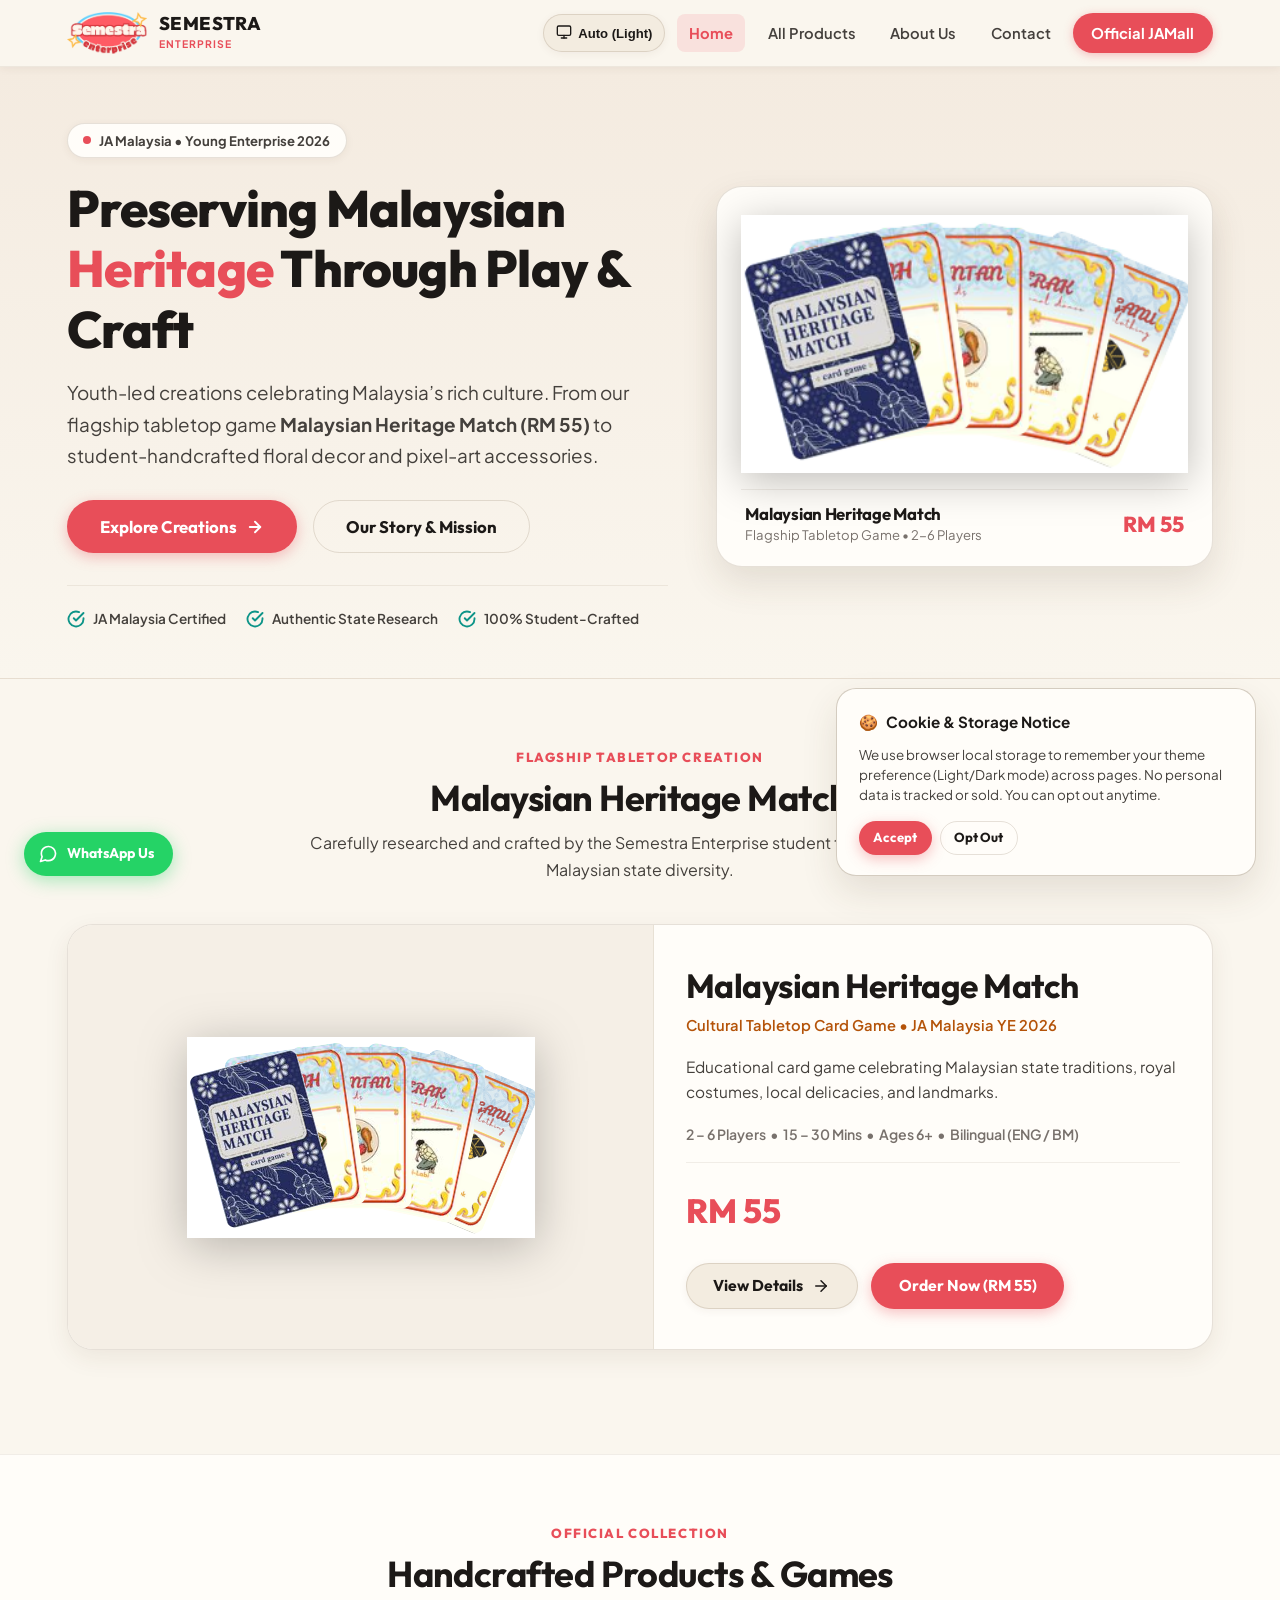
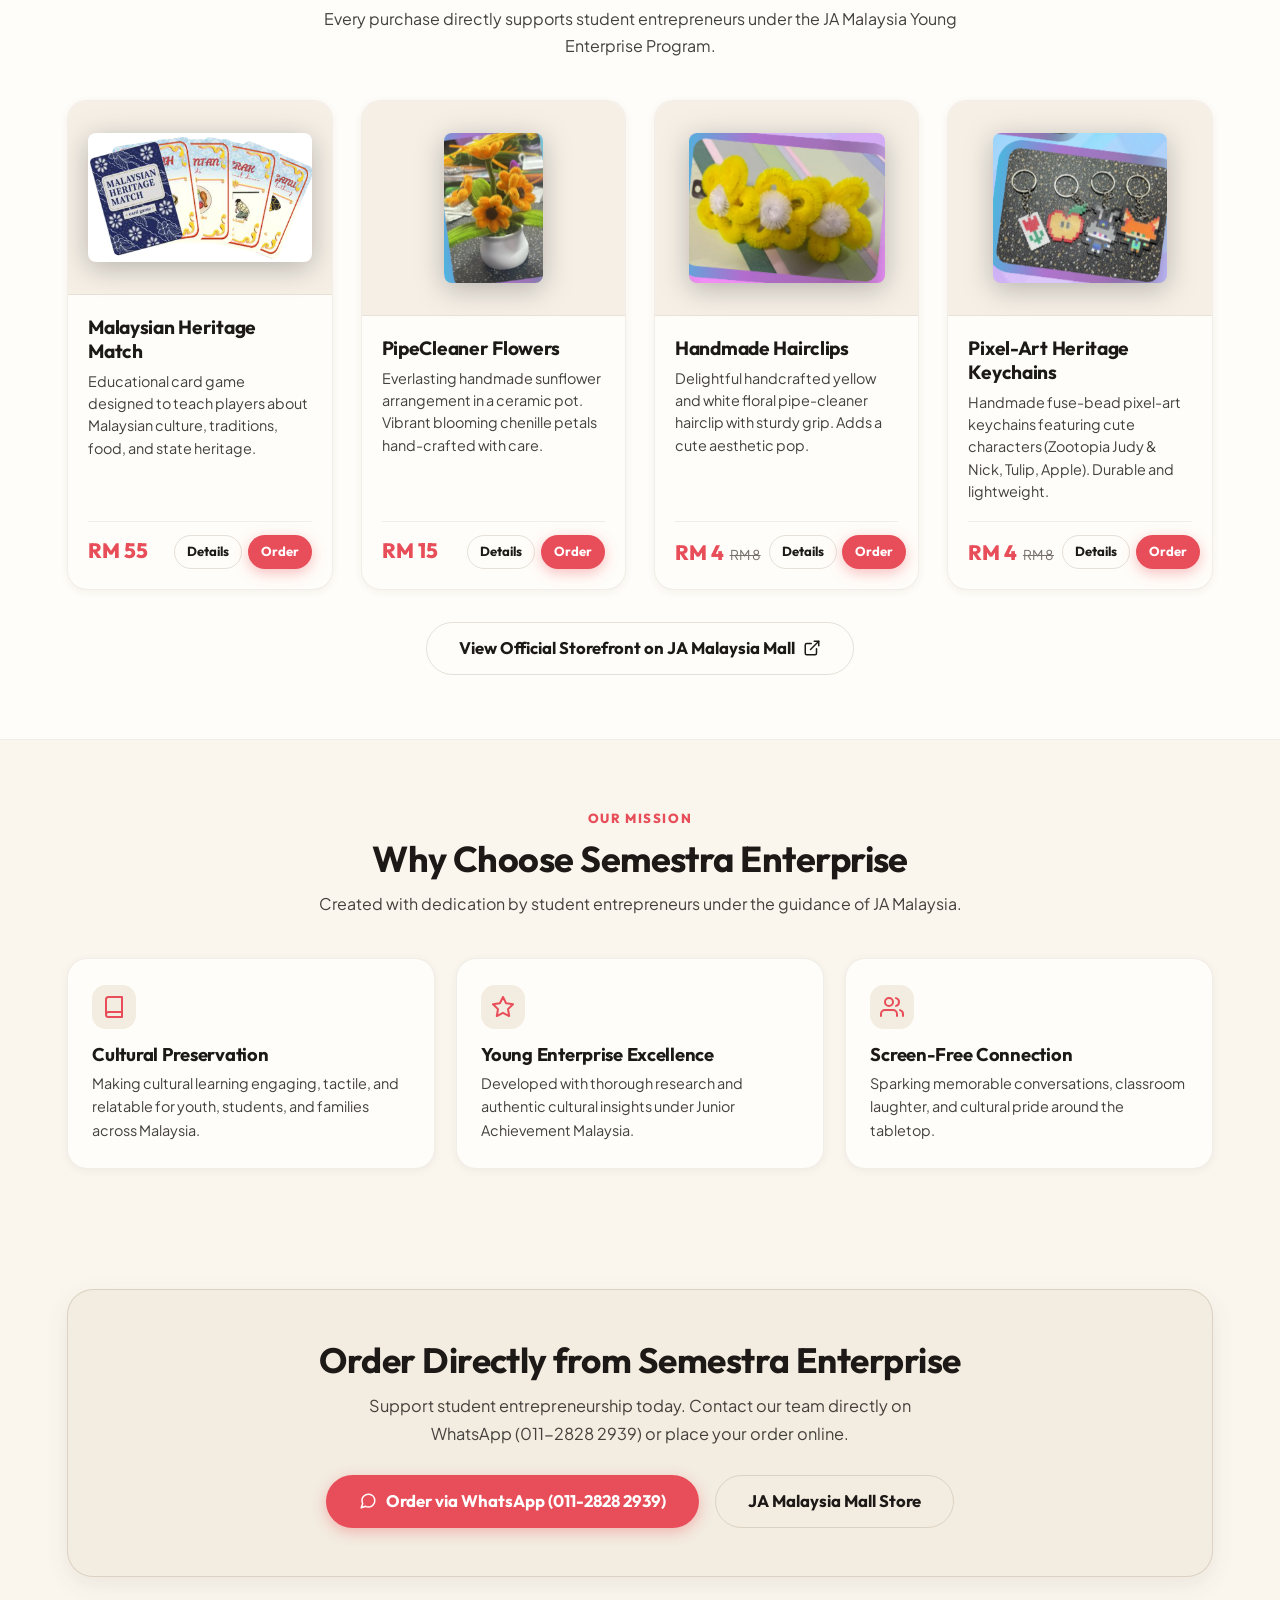
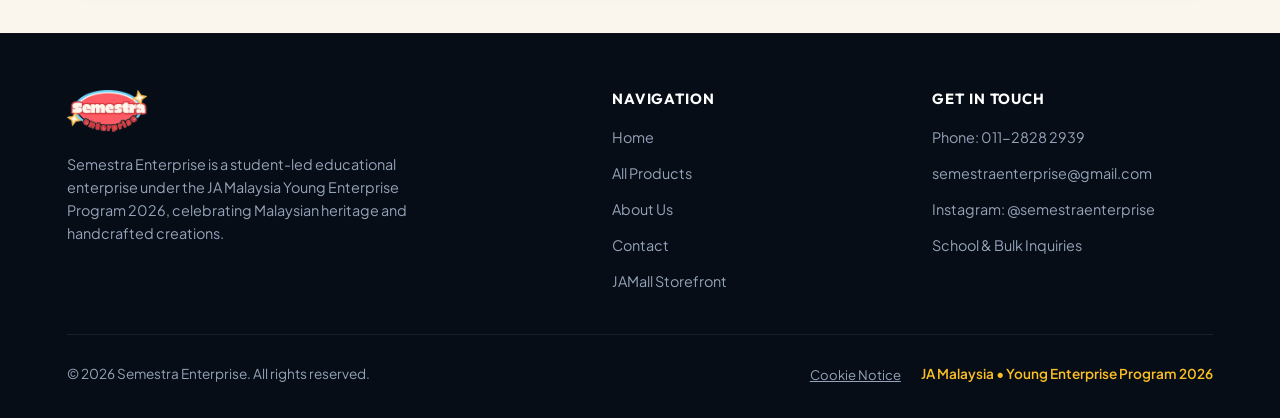
==== commit d85348ea: "feat: add floating WhatsApp quick-chat button and rich OpenGraph social tags" ====
--- a/docs/index.html
+++ b/docs/index.html
@@ -5,11 +5,17 @@
     <meta name="viewport" content="width=device-width, initial-scale=1.0" />
     <title>Semestra Enterprise | JA Malaysia Young Enterprise 2026</title>
     <meta name="description" content="Semestra Enterprise is a student company under JA Malaysia Young Enterprise Program 2026. Explore our flagship Malaysian Heritage Match card game, handmade floral crafts, and pixel-art keychains." />
+    <meta property="og:site_name" content="Semestra Enterprise" />
     <meta property="og:type" content="website" />
-    <meta property="og:url" content="https://lobothexile.github.io/SemestraEnterprise/" />
-    <meta property="og:title" content="Semestra Enterprise | JA Malaysia Young Enterprise" />
-    <meta property="og:description" content="Discover Malaysian heritage games, handcrafted floral decor, and pixel-art accessories by student entrepreneurs." />
-    <meta property="og:image" content="assets/image/logo.png" />
+    <meta property="og:url" content="https://lobothexile.github.io/SemestraEnterprise/index.html" />
+    <meta property="og:title" content="Semestra Enterprise | JA Malaysia Young Enterprise 2026" />
+    <meta property="og:description" content="Youth-led creations celebrating Malaysian culture. Discover our flagship Malaysian Heritage Match card game (RM 55), handmade floral decor, and pixel-art keychains." />
+    <meta property="og:image" content="https://lobothexile.github.io/SemestraEnterprise/assets/image/Banner.jpeg" />
+    <meta name="twitter:card" content="summary_large_image" />
+    <meta name="twitter:title" content="Semestra Enterprise | JA Malaysia Young Enterprise 2026" />
+    <meta name="twitter:description" content="Discover Malaysian heritage tabletop games and student-handcrafted gifts." />
+    <meta name="twitter:image" content="https://lobothexile.github.io/SemestraEnterprise/assets/image/Banner.jpeg" />
+    <meta name="theme-color" content="#FAF6EE" />
     <link rel="icon" type="image/x-icon" href="assets/icons/favicon.ico" />
     <link rel="stylesheet" href="style.css" />
     <script>
@@ -419,6 +425,14 @@
       </div>
     </footer>
 
+    <!-- Floating WhatsApp Quick-Chat Button -->
+    <a href="https://wa.me/601128282939?text=Hello%20Semestra%20Enterprise%20team%2C%20I%20would%20like%20to%20inquire%20about%20your%20products!" target="_blank" rel="noopener" class="floating-whatsapp-btn" aria-label="Chat with us on WhatsApp">
+      <svg viewBox="0 0 24 24" fill="none" stroke="currentColor" stroke-width="2" stroke-linecap="round" stroke-linejoin="round">
+        <path d="M21 11.5a8.38 8.38 0 0 1-.9 3.8 8.5 8.5 0 0 1-7.6 4.7 8.38 8.38 0 0 1-3.8-.9L3 21l1.9-5.7a8.38 8.38 0 0 1-.9-3.8 8.5 8.5 0 0 1 4.7-7.6 8.38 8.38 0 0 1 3.8-.9h.5a8.48 8.48 0 0 1 8 8v.5z"></path>
+      </svg>
+      <span>WhatsApp Us</span>
+    </a>
+
     <!-- Cookie & Local Storage Notice Banner -->
     <aside id="cookie-banner" class="cookie-banner" role="region" aria-label="Cookie and storage notice">
       <div class="cookie-banner-content">
--- a/docs/style.css
+++ b/docs/style.css
@@ -1497,6 +1497,58 @@
 .modal-close-btn:hover {
   background: var(--border-medium);
   color: var(--text-primary);
+}
+
+/* ==========================================================================
+   Floating WhatsApp Quick-Chat Button
+   ========================================================================== */
+.floating-whatsapp-btn {
+  position: fixed;
+  bottom: 1.5rem;
+  left: 1.5rem;
+  z-index: 1400;
+  display: inline-flex;
+  align-items: center;
+  gap: 0.55rem;
+  background: #25D366;
+  color: #FFFFFF !important;
+  padding: 0.65rem 1.15rem 0.65rem 0.9rem;
+  border-radius: var(--radius-full);
+  box-shadow: 0 4px 18px rgba(37, 211, 102, 0.4);
+  font-family: var(--font-heading);
+  font-size: 0.88rem;
+  font-weight: 700;
+  text-decoration: none;
+  transition: transform var(--transition-normal), box-shadow var(--transition-normal), background-color var(--transition-fast);
+  touch-action: manipulation;
+}
+
+.floating-whatsapp-btn:hover {
+  background: #20BA5A;
+  transform: translateY(-3px) scale(1.02);
+  box-shadow: 0 8px 24px rgba(37, 211, 102, 0.55);
+}
+
+.floating-whatsapp-btn svg {
+  width: 20px;
+  height: 20px;
+  flex-shrink: 0;
+}
+
+@media (max-width: 520px) {
+  .floating-whatsapp-btn {
+    bottom: 1rem;
+    left: 1rem;
+    width: 44px;
+    height: 44px;
+    padding: 0;
+    justify-content: center;
+    border-radius: 50%;
+  }
+
+  .floating-whatsapp-btn span {
+    display: none;
+  }
 }
 
 /* ==========================================================================
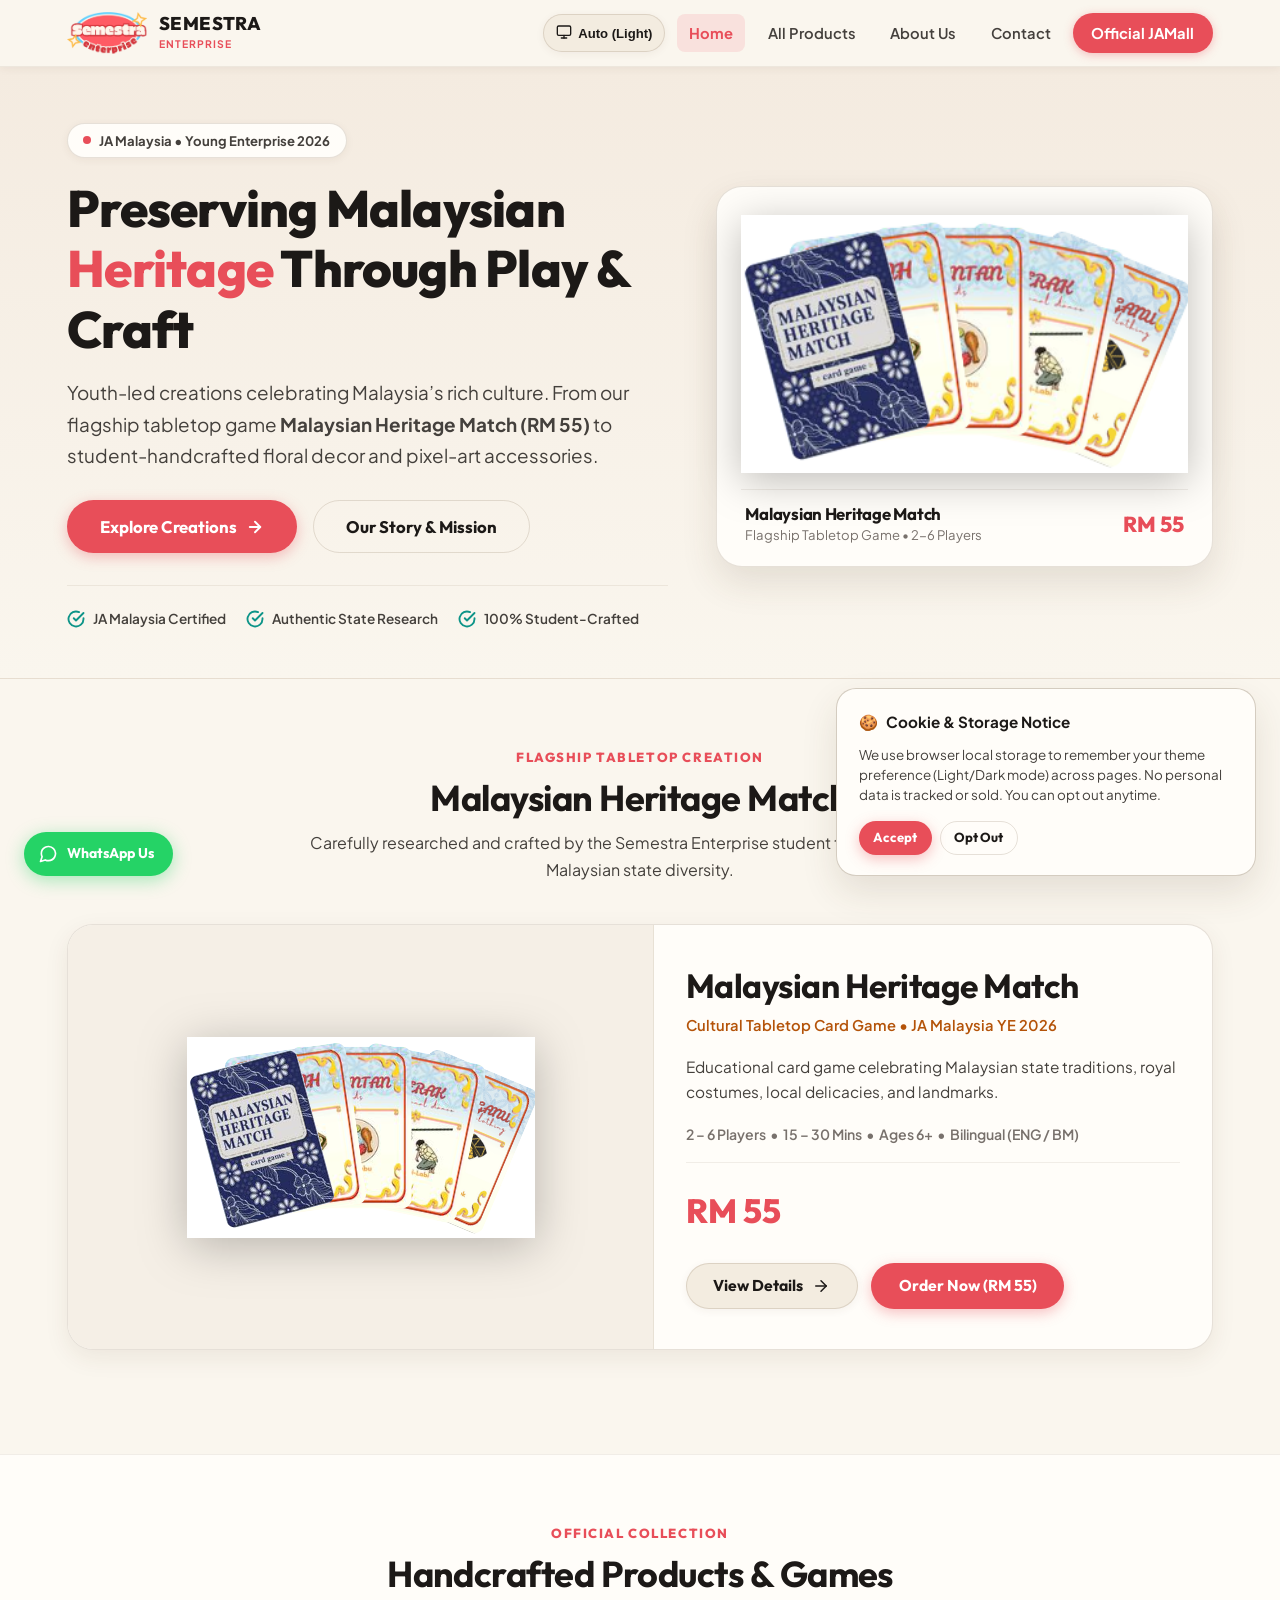
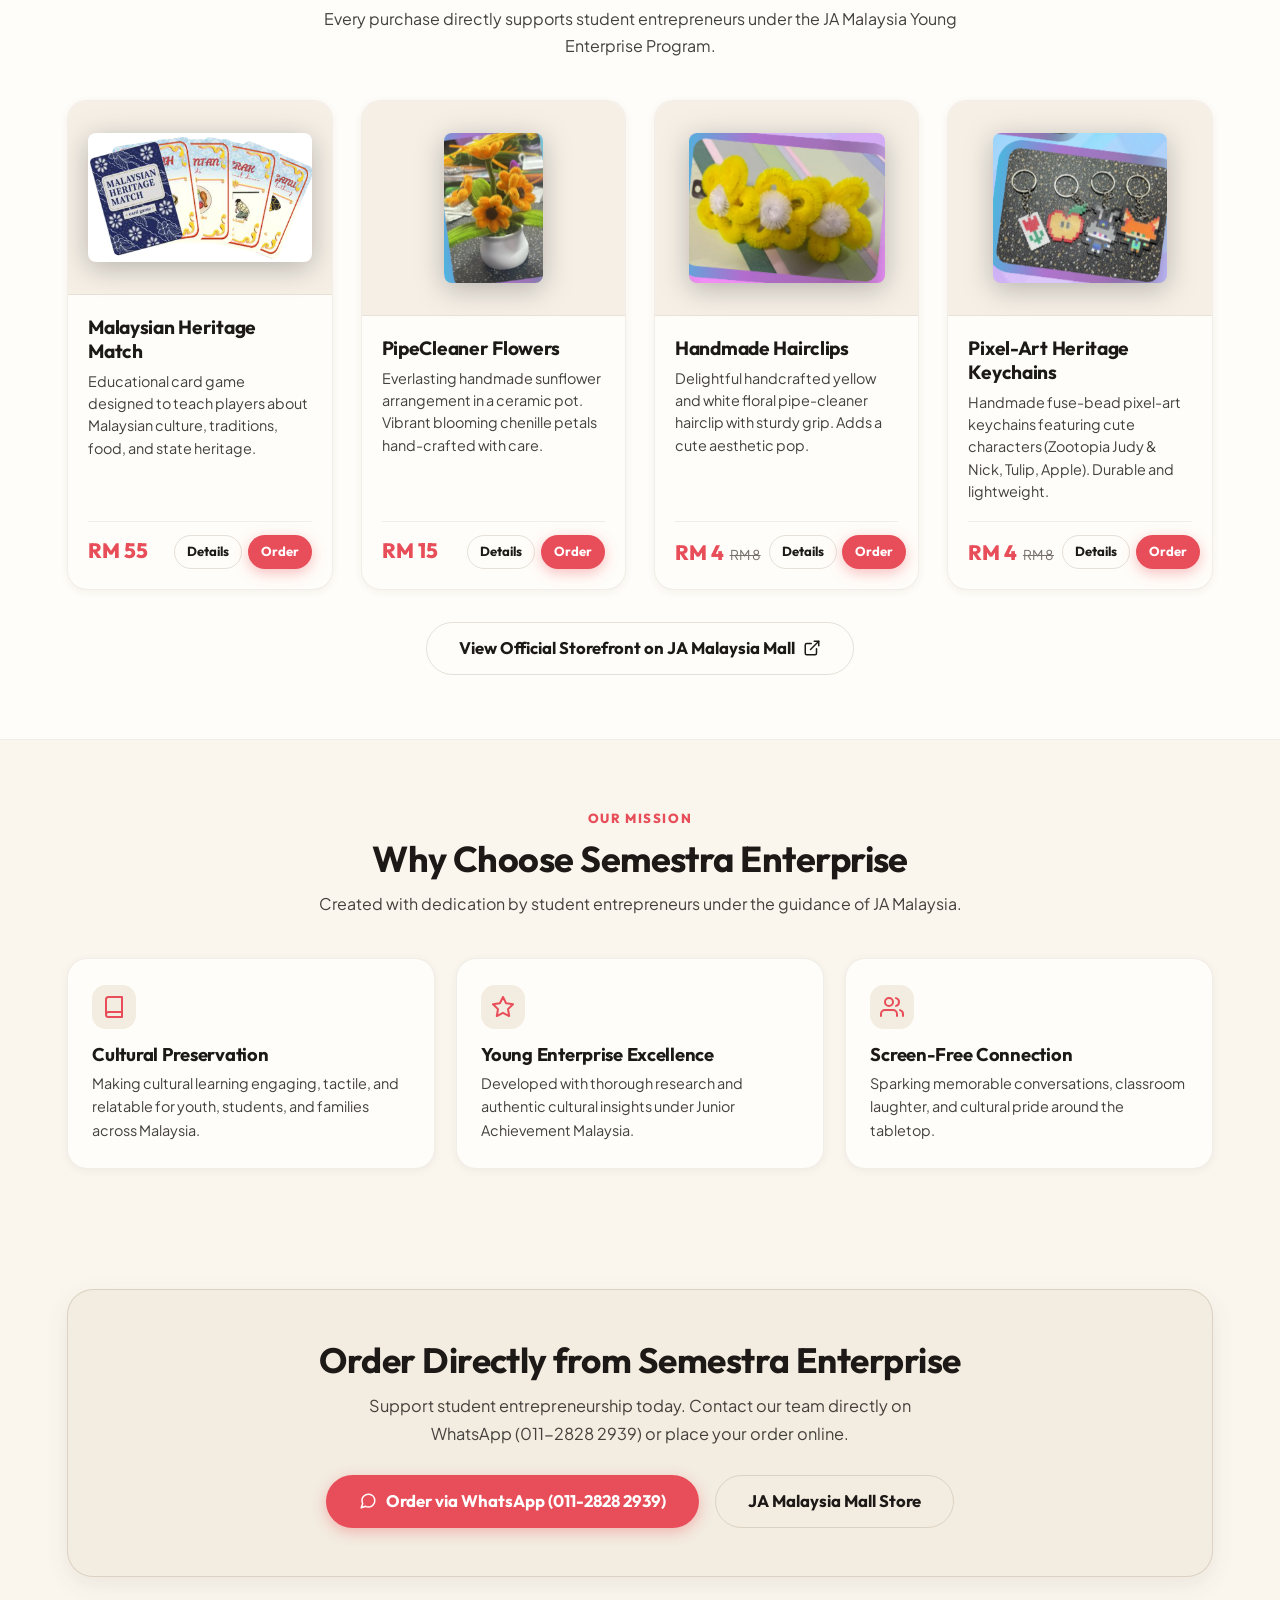
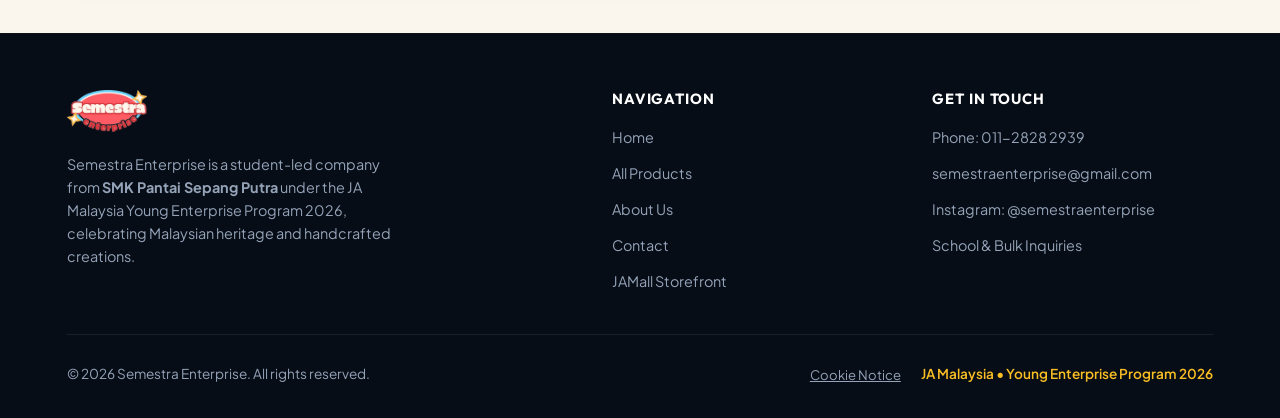
==== commit c232b16b: "feat: add SMK Pantai Sepang Putra school accreditation across all pages and documentation" ====
--- a/docs/index.html
+++ b/docs/index.html
@@ -391,7 +391,7 @@
           <div class="footer-brand">
             <img src="assets/image/logo.png" alt="Semestra Enterprise" class="footer-logo" />
             <p>
-              Semestra Enterprise is a student-led educational enterprise under the JA Malaysia Young Enterprise Program 2026, celebrating Malaysian heritage and handcrafted creations.
+              Semestra Enterprise is a student-led company from <strong>SMK Pantai Sepang Putra</strong> under the JA Malaysia Young Enterprise Program 2026, celebrating Malaysian heritage and handcrafted creations.
             </p>
           </div>
           <div class="footer-col">
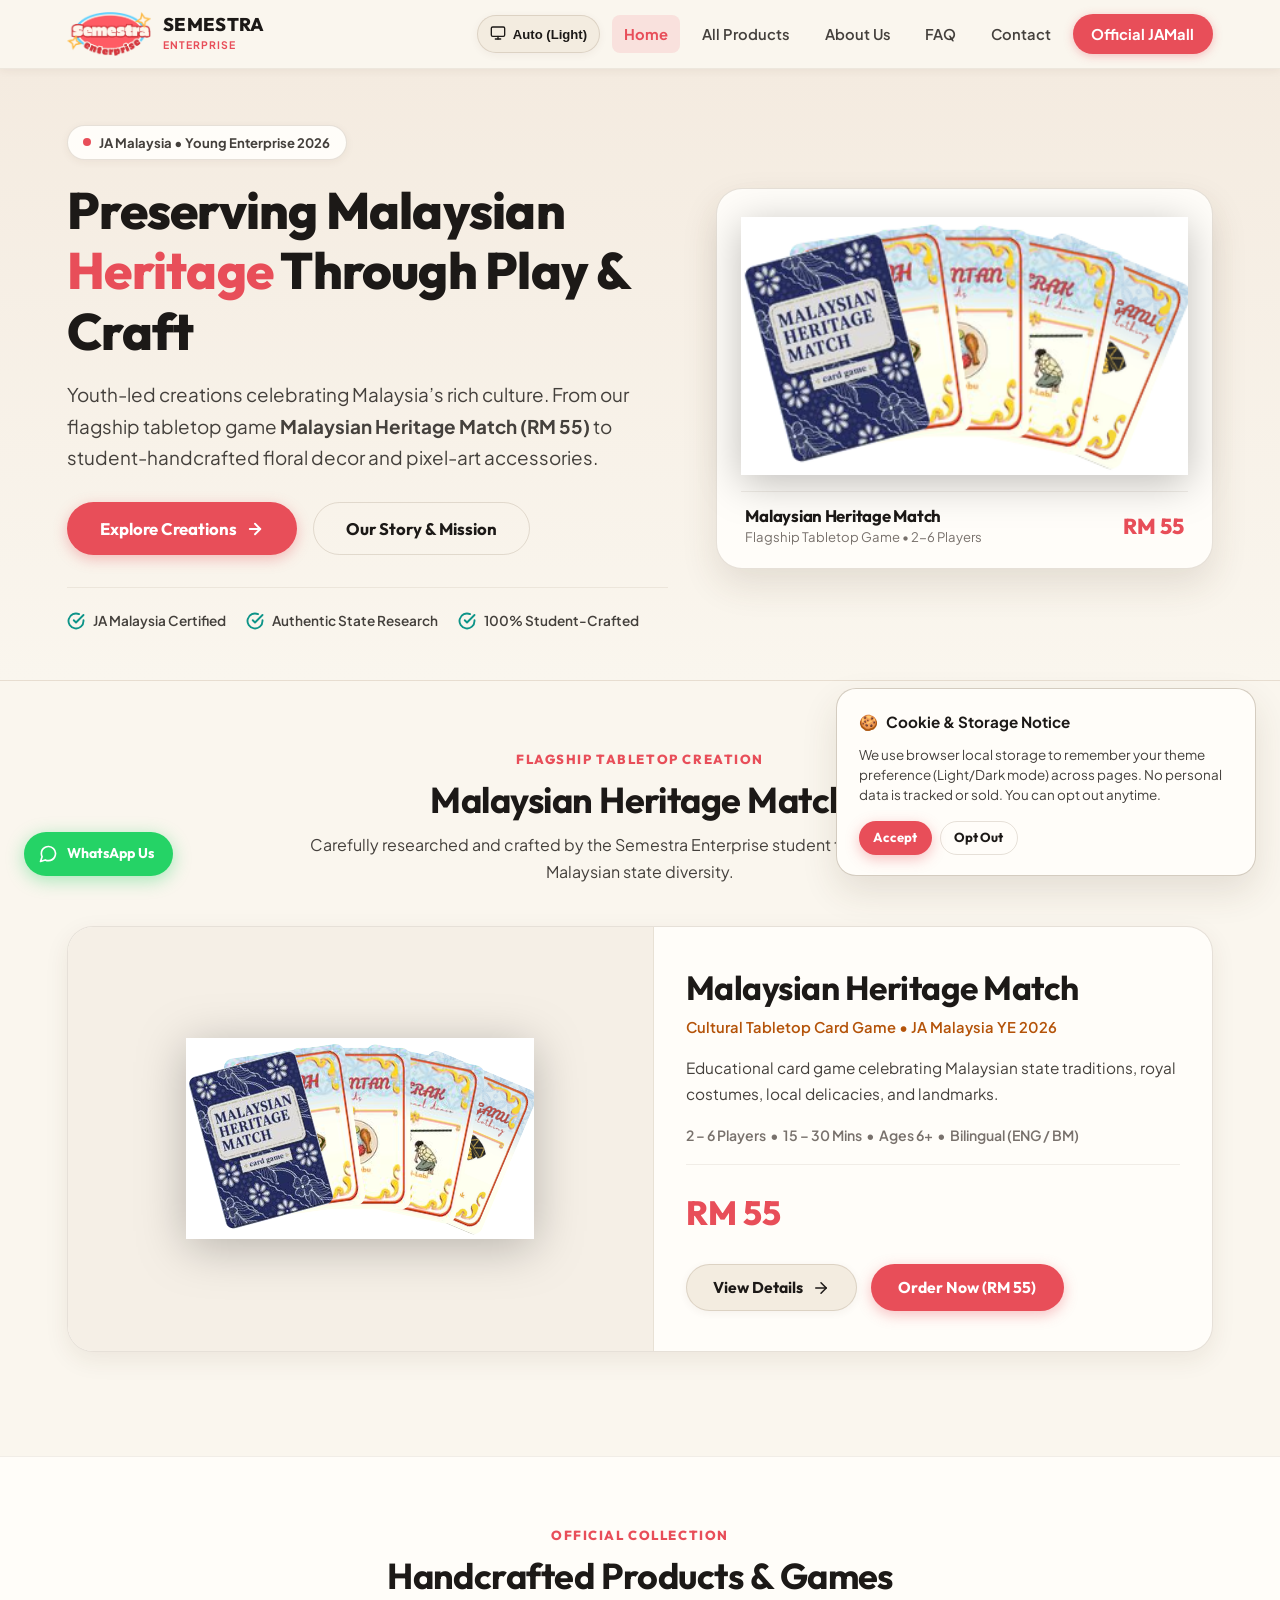
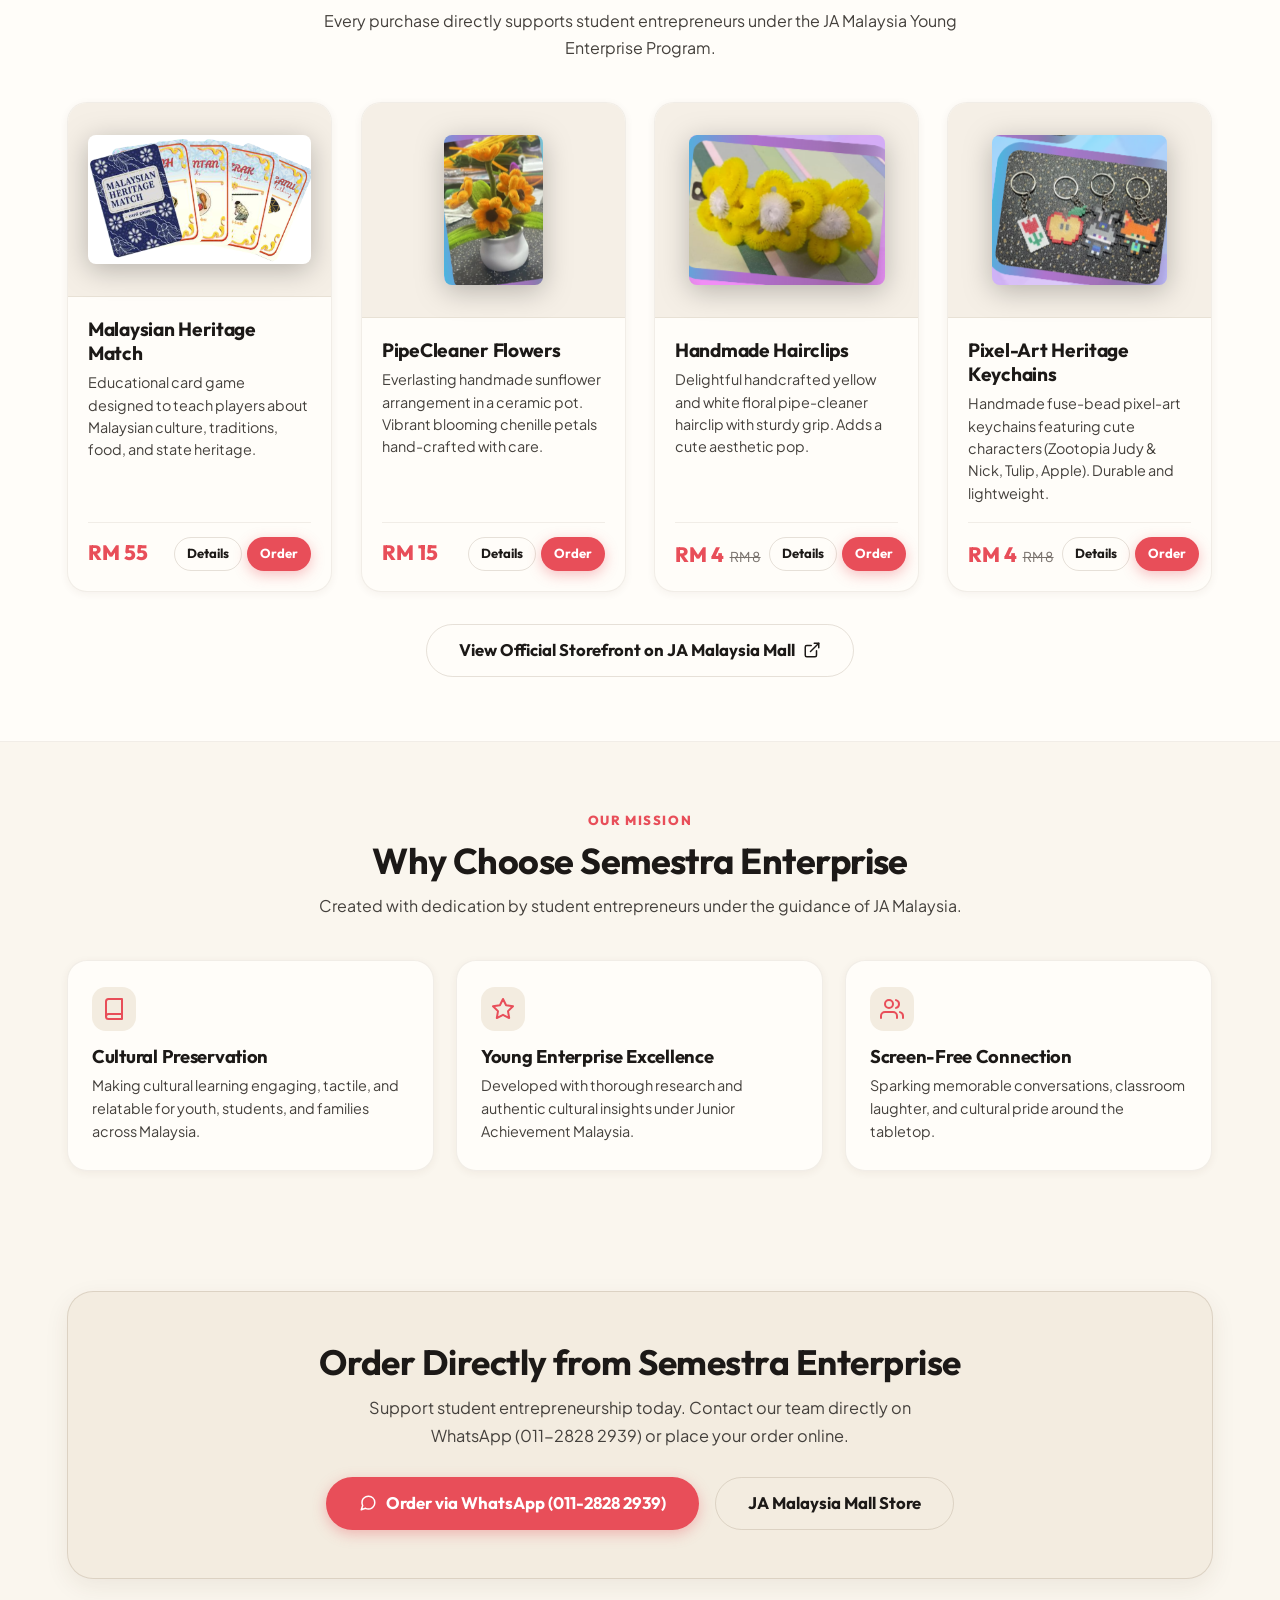
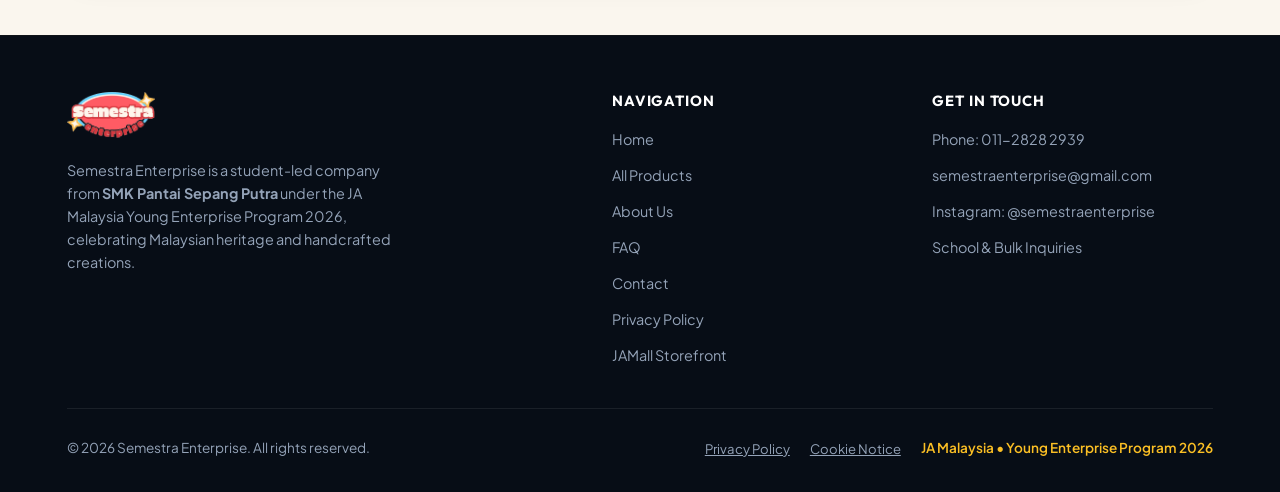
==== commit 755713c3: "feat: create dedicated FAQ and Privacy Policy pages, update navigation menus and footers" ====
--- a/docs/index.html
+++ b/docs/index.html
@@ -16,7 +16,8 @@
     <meta name="twitter:description" content="Discover Malaysian heritage tabletop games and student-handcrafted gifts." />
     <meta name="twitter:image" content="https://lobothexile.github.io/SemestraEnterprise/assets/image/Banner.jpeg" />
     <meta name="theme-color" content="#FAF6EE" />
-    <link rel="icon" type="image/x-icon" href="assets/icons/favicon.ico" />
+    <link rel="icon" type="image/png" href="assets/icons/favicon.png" />
+    <link rel="apple-touch-icon" href="assets/icons/favicon.png" />
     <link rel="stylesheet" href="style.css" />
     <script>
       (function() {
@@ -77,6 +78,7 @@
             <a href="index.html" class="active">Home</a>
             <a href="products.html">All Products</a>
             <a href="about.html">About Us</a>
+            <a href="faq.html">FAQ</a>
             <a href="contact.html">Contact</a>
             <a href="https://jamalaysia.org.my/JAMall/semestraenterprise/" target="_blank" rel="noopener" class="nav-cta">Official JAMall</a>
           </div>
@@ -400,7 +402,9 @@
               <li><a href="index.html">Home</a></li>
               <li><a href="products.html">All Products</a></li>
               <li><a href="about.html">About Us</a></li>
+              <li><a href="faq.html">FAQ</a></li>
               <li><a href="contact.html">Contact</a></li>
+              <li><a href="privacy.html">Privacy Policy</a></li>
               <li><a href="https://jamalaysia.org.my/JAMall/semestraenterprise/" target="_blank" rel="noopener">JAMall Storefront</a></li>
             </ul>
           </div>
@@ -418,6 +422,7 @@
         <div class="footer-bottom">
           <p>&copy; 2026 Semestra Enterprise. All rights reserved.</p>
           <div style="display: flex; align-items: center; gap: 1.25rem; flex-wrap: wrap;">
+            <a href="privacy.html" style="color: #94A3B8; font-size: 0.82rem; text-decoration: underline;">Privacy Policy</a>
             <button type="button" class="cookie-settings-link">Cookie Notice</button>
             <p style="color: #FBBF24; font-weight: 600; margin: 0;">JA Malaysia • Young Enterprise Program 2026</p>
           </div>
--- a/docs/style.css
+++ b/docs/style.css
@@ -232,10 +232,12 @@
 }
 
 .logo {
-  height: 42px;
+  height: 44px;
   width: auto;
-  max-width: 120px;
+  aspect-ratio: 723 / 380;
   object-fit: contain;
+  flex-shrink: 0;
+  display: block;
   transition: transform var(--transition-fast);
 }
 
@@ -1684,7 +1686,10 @@
 }
 
 .footer-brand .footer-logo {
-  height: 42px;
+  height: 46px;
+  width: auto;
+  aspect-ratio: 723 / 380;
+  object-fit: contain;
   margin-bottom: 0.85rem;
   display: inline-block;
 }
@@ -1910,4 +1915,93 @@
   .cta-banner {
     padding: 2.25rem 1.25rem;
   }
+}
+
+/* ==========================================================================
+   ANIMATIONS & MICRO-INTERACTIONS
+   ========================================================================== */
+
+/* 1. Live Badge Pulse */
+@keyframes pillPulse {
+  0% {
+    box-shadow: 0 0 0 0 rgba(16, 185, 129, 0.7);
+  }
+  70% {
+    box-shadow: 0 0 0 7px rgba(16, 185, 129, 0);
+  }
+  100% {
+    box-shadow: 0 0 0 0 rgba(16, 185, 129, 0);
+  }
+}
+
+.pill-dot {
+  animation: pillPulse 2.4s infinite ease-in-out;
+}
+
+/* 2. Hero Visual Card Floating Breathing Effect */
+@keyframes heroFloat {
+  0%, 100% {
+    transform: translateY(0px);
+  }
+  50% {
+    transform: translateY(-8px);
+  }
+}
+
+.hero-visual-card {
+  animation: heroFloat 5.5s ease-in-out infinite;
+}
+
+/* 3. Product Card Image Hover Zoom */
+.product-card-header img {
+  transition: transform 0.45s cubic-bezier(0.16, 1, 0.3, 1);
+}
+
+.product-card:hover .product-card-header img {
+  transform: scale(1.06);
+}
+
+/* 4. Active Button Micro-Press */
+.btn:active {
+  transform: scale(0.97);
+}
+
+/* 5. Smooth Scroll-Reveal System */
+.reveal-on-scroll {
+  opacity: 0;
+  transform: translateY(22px);
+  transition: opacity 0.65s cubic-bezier(0.16, 1, 0.3, 1), transform 0.65s cubic-bezier(0.16, 1, 0.3, 1);
+  will-change: opacity, transform;
+}
+
+.reveal-on-scroll.revealed {
+  opacity: 1;
+  transform: translateY(0);
+}
+
+/* Stagger Delays for Grid Items */
+.values-grid .value-card:nth-child(1) { transition-delay: 0.05s; }
+.values-grid .value-card:nth-child(2) { transition-delay: 0.12s; }
+.values-grid .value-card:nth-child(3) { transition-delay: 0.19s; }
+.values-grid .value-card:nth-child(4) { transition-delay: 0.26s; }
+
+.product-grid .product-card:nth-child(1) { transition-delay: 0.05s; }
+.product-grid .product-card:nth-child(2) { transition-delay: 0.12s; }
+.product-grid .product-card:nth-child(3) { transition-delay: 0.19s; }
+.product-grid .product-card:nth-child(4) { transition-delay: 0.26s; }
+
+/* 6. Accessibility: Reduced Motion */
+@media (prefers-reduced-motion: reduce) {
+  .hero-visual-card,
+  .pill-dot {
+    animation: none !important;
+  }
+  .reveal-on-scroll {
+    opacity: 1 !important;
+    transform: none !important;
+    transition: none !important;
+  }
+  .product-card-header img {
+    transition: none !important;
+  }
 }
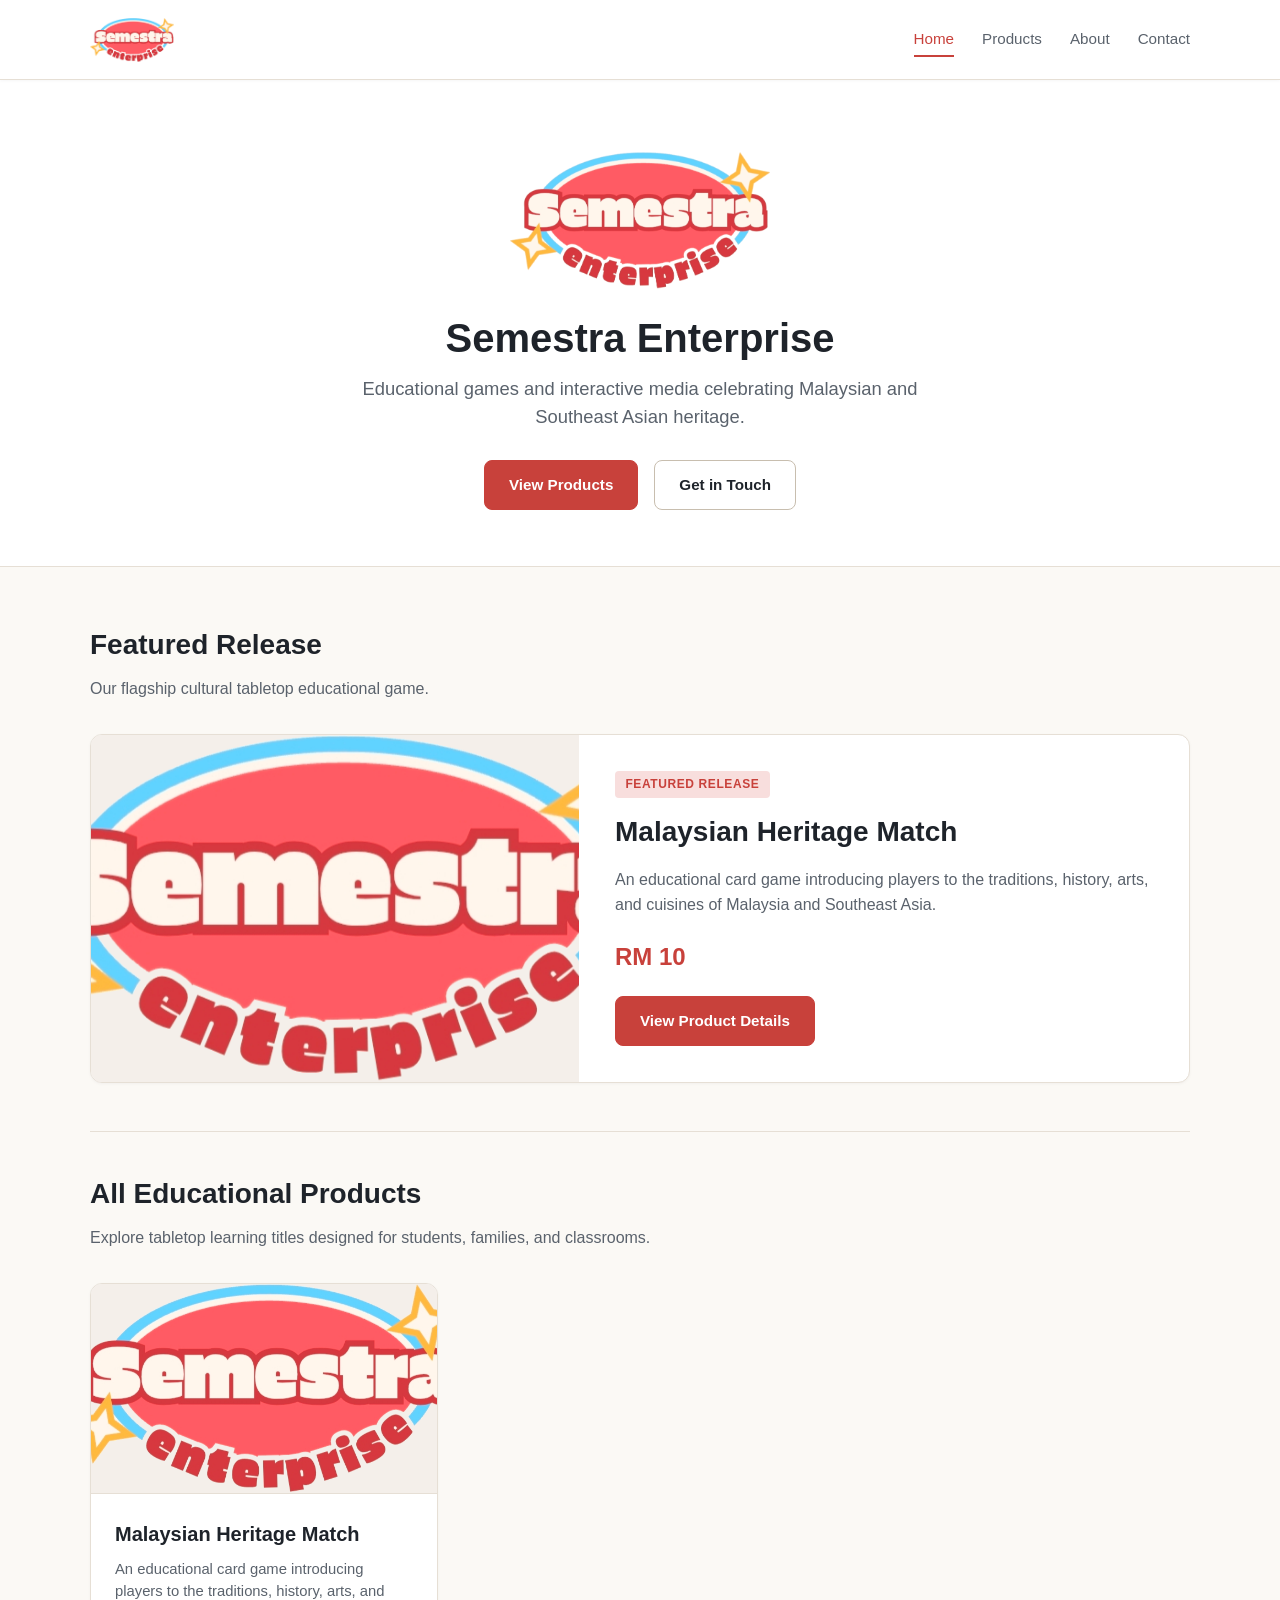
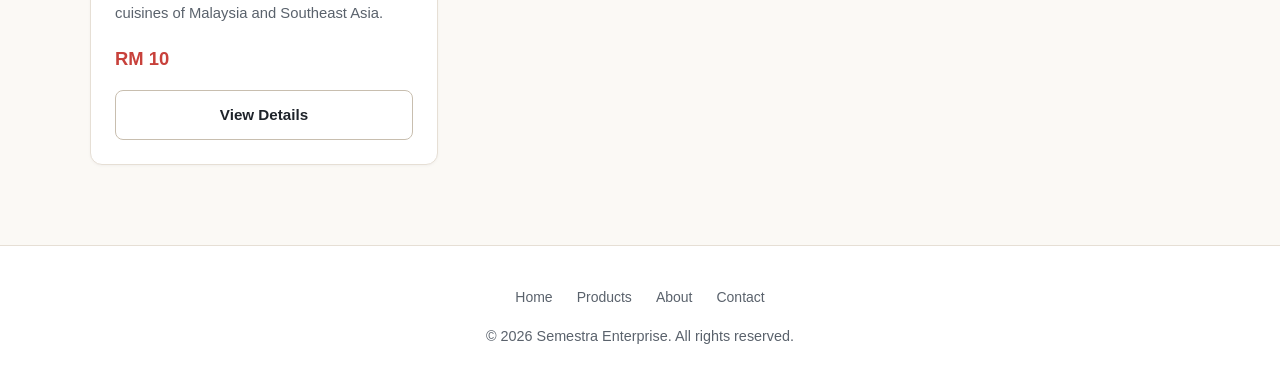
==== commit 5a9419cf: "feat(ui): eliminate AI slop patterns and align visual design with Malaysian heritage identity" ====
--- a/docs/index.html
+++ b/docs/index.html
@@ -1,460 +1,82 @@
 <!DOCTYPE html>
 <html lang="en">
   <head>
-    <meta charset="UTF-8" />
-    <meta name="viewport" content="width=device-width, initial-scale=1.0" />
-    <title>Semestra Enterprise | JA Malaysia Young Enterprise 2026</title>
-    <meta name="description" content="Semestra Enterprise is a student company under JA Malaysia Young Enterprise Program 2026. Explore our flagship Malaysian Heritage Match card game, handmade floral crafts, and pixel-art keychains." />
-    <meta property="og:site_name" content="Semestra Enterprise" />
-    <meta property="og:type" content="website" />
-    <meta property="og:url" content="https://lobothexile.github.io/SemestraEnterprise/index.html" />
-    <meta property="og:title" content="Semestra Enterprise | JA Malaysia Young Enterprise 2026" />
-    <meta property="og:description" content="Youth-led creations celebrating Malaysian culture. Discover our flagship Malaysian Heritage Match card game (RM 55), handmade floral decor, and pixel-art keychains." />
-    <meta property="og:image" content="https://lobothexile.github.io/SemestraEnterprise/assets/image/Banner.jpeg" />
-    <meta name="twitter:card" content="summary_large_image" />
-    <meta name="twitter:title" content="Semestra Enterprise | JA Malaysia Young Enterprise 2026" />
-    <meta name="twitter:description" content="Discover Malaysian heritage tabletop games and student-handcrafted gifts." />
-    <meta name="twitter:image" content="https://lobothexile.github.io/SemestraEnterprise/assets/image/Banner.jpeg" />
-    <meta name="theme-color" content="#FAF6EE" />
-    <link rel="icon" type="image/png" href="assets/icons/favicon.png" />
-    <link rel="apple-touch-icon" href="assets/icons/favicon.png" />
-    <link rel="stylesheet" href="style.css" />
-    <script>
-      (function() {
-        const saved = localStorage.getItem('semestra_theme_preference') || 'system';
-        const isDark = window.matchMedia && window.matchMedia('(prefers-color-scheme: dark)').matches;
-        const resolved = saved === 'system' ? (isDark ? 'dark' : 'light') : saved;
-        document.documentElement.setAttribute('data-theme', resolved);
-        document.documentElement.setAttribute('data-theme-setting', saved);
-      })();
-    </script>
+    <meta charset="UTF-8">
+    <meta name="viewport" content="width=device-width, initial-scale=1.0">
+    <meta name="description" content="Semestra Enterprise: Educational games and cultural media preserving and celebrating Malaysian and Southeast Asian heritage.">
+    <meta property="og:type" content="website">
+    <meta property="og:url" content="https://lobothexile.github.io/SemestraEnterprise/">
+    <meta property="og:title" content="Semestra Enterprise">
+    <meta property="og:description" content="Educational games inspired by Malaysian and Southeast Asian culture.">
+    <meta property="og:image" content="https://lobothexile.github.io/SemestraEnterprise/assets/image/logo.png">
+
+    <title>Semestra Enterprise | Malaysian Cultural Educational Games</title>
+    <link rel="icon" type="image/x-icon" href="assets/icons/favicon.ico">
+    <link rel="stylesheet" href="style.css">
   </head>
   <body>
-    <!-- Header Navigation -->
-    <nav>
+    <a href="#main-content" class="skip-link">Skip to main content</a>
+    
+    <nav aria-label="Main Navigation">
       <div class="container">
-        <a href="index.html" class="brand-link">
-          <img src="assets/image/logo.png" alt="Semestra Enterprise Logo" class="logo" />
-          <div class="brand-title">
-            <span class="main-name">SEMESTRA</span>
-            <span class="tagline-small">ENTERPRISE</span>
-          </div>
-        </a>
-
-        <div class="nav-right-group">
-          <!-- Theme Switcher (3 Modes: System, Light, Dark) -->
-          <div class="theme-switch-wrap">
-            <button type="button" class="theme-toggle-btn" id="theme-toggle-btn" aria-label="Select theme mode">
-              <span id="theme-active-icon">
-                <svg viewBox="0 0 24 24" fill="none" stroke="currentColor" stroke-width="2" stroke-linecap="round" stroke-linejoin="round"><rect x="2" y="3" width="20" height="14" rx="2" ry="2"></rect><line x1="8" y1="21" x2="16" y2="21"></line><line x1="12" y1="17" x2="12" y2="21"></line></svg>
-              </span>
-              <span id="theme-active-label">Auto</span>
-            </button>
-            <div class="theme-menu-dropdown" id="theme-menu-dropdown">
-              <button type="button" class="theme-menu-item" data-theme-value="system">
-                <svg viewBox="0 0 24 24" fill="none" stroke="currentColor" stroke-width="2" stroke-linecap="round" stroke-linejoin="round"><rect x="2" y="3" width="20" height="14" rx="2" ry="2"></rect><line x1="8" y1="21" x2="16" y2="21"></line><line x1="12" y1="17" x2="12" y2="21"></line></svg>
-                <span>System</span>
-              </button>
-              <button type="button" class="theme-menu-item" data-theme-value="light">
-                <svg viewBox="0 0 24 24" fill="none" stroke="currentColor" stroke-width="2" stroke-linecap="round" stroke-linejoin="round"><circle cx="12" cy="12" r="5"></circle><line x1="12" y1="1" x2="12" y2="3"></line><line x1="12" y1="21" x2="12" y2="23"></line><line x1="4.22" y1="4.22" x2="5.64" y2="5.64"></line><line x1="18.36" y1="18.36" x2="19.78" y2="19.78"></line><line x1="1" y1="12" x2="3" y2="12"></line><line x1="21" y1="12" x2="23" y2="12"></line><line x1="4.22" y1="19.78" x2="5.64" y2="18.36"></line><line x1="18.36" y1="5.64" x2="19.78" y2="4.22"></line></svg>
-                <span>Light</span>
-              </button>
-              <button type="button" class="theme-menu-item" data-theme-value="dark">
-                <svg viewBox="0 0 24 24" fill="none" stroke="currentColor" stroke-width="2" stroke-linecap="round" stroke-linejoin="round"><path d="M21 12.79A9 9 0 1 1 11.21 3 7 7 0 0 0 21 12.79z"></path></svg>
-                <span>Dark</span>
-              </button>
-            </div>
-          </div>
-
-          <button class="menu-toggle" aria-label="Toggle navigation menu">
-            <svg width="20" height="20" viewBox="0 0 24 24" fill="none" stroke="currentColor" stroke-width="2" stroke-linecap="round" stroke-linejoin="round">
-              <line x1="3" y1="12" x2="21" y2="12"></line>
-              <line x1="3" y1="6" x2="21" y2="6"></line>
-              <line x1="3" y1="18" x2="21" y2="18"></line>
-            </svg>
-          </button>
-
-          <div class="nav-links">
-            <a href="index.html" class="active">Home</a>
-            <a href="products.html">All Products</a>
-            <a href="about.html">About Us</a>
-            <a href="faq.html">FAQ</a>
-            <a href="contact.html">Contact</a>
-            <a href="https://jamalaysia.org.my/JAMall/semestraenterprise/" target="_blank" rel="noopener" class="nav-cta">Official JAMall</a>
-          </div>
+        <div class="brand-wrapper">
+          <a href="index.html" class="logo-link" aria-label="Semestra Enterprise Home">
+            <img src="assets/image/logo.png" alt="Semestra Enterprise Logo" class="logo">
+          </a>
+        </div>
+        <button class="menu-toggle" aria-label="Toggle navigation menu" aria-expanded="false">&#9776;</button>
+        <div class="nav-links">
+          <a href="index.html">Home</a>
+          <a href="products.html">Products</a>
+          <a href="about.html">About</a>
+          <a href="contact.html">Contact</a>
         </div>
       </div>
     </nav>
 
-    <!-- Hero Section -->
-    <header class="hero">
-      <div class="container">
-        <div class="hero-grid">
-          <!-- Hero Text -->
-          <div class="hero-text">
-            <div class="hero-badge-pill">
-              <span class="pill-dot"></span>
-              <span>JA Malaysia • Young Enterprise 2026</span>
-            </div>
-
-            <h1>Preserving Malaysian <span class="highlight">Heritage</span> Through Play & Craft</h1>
-
-            <p class="lead">
-              Youth-led creations celebrating Malaysia’s rich culture. From our flagship tabletop game <strong>Malaysian Heritage Match (RM 55)</strong> to student-handcrafted floral decor and pixel-art accessories.
-            </p>
-
-            <div class="hero-actions">
-              <a href="products.html" class="btn btn-primary btn-lg">
-                <span>Explore Creations</span>
-                <svg viewBox="0 0 24 24" fill="none" stroke="currentColor" stroke-width="2.5" stroke-linecap="round" stroke-linejoin="round">
-                  <line x1="5" y1="12" x2="19" y2="12"></line>
-                  <polyline points="12 5 19 12 12 19"></polyline>
-                </svg>
-              </a>
-              <a href="about.html" class="btn btn-outline btn-lg">Our Story & Mission</a>
-            </div>
-
-            <!-- Trust Bar -->
-            <div class="trust-bar">
-              <div class="trust-item">
-                <svg viewBox="0 0 24 24" fill="none" stroke="currentColor" stroke-width="2.5" stroke-linecap="round" stroke-linejoin="round">
-                  <path d="M22 11.08V12a10 10 0 1 1-5.93-9.14"></path>
-                  <polyline points="22 4 12 14.01 9 11.01"></polyline>
-                </svg>
-                <span>JA Malaysia Certified</span>
-              </div>
-              <div class="trust-item">
-                <svg viewBox="0 0 24 24" fill="none" stroke="currentColor" stroke-width="2.5" stroke-linecap="round" stroke-linejoin="round">
-                  <path d="M22 11.08V12a10 10 0 1 1-5.93-9.14"></path>
-                  <polyline points="22 4 12 14.01 9 11.01"></polyline>
-                </svg>
-                <span>Authentic State Research</span>
-              </div>
-              <div class="trust-item">
-                <svg viewBox="0 0 24 24" fill="none" stroke="currentColor" stroke-width="2.5" stroke-linecap="round" stroke-linejoin="round">
-                  <path d="M22 11.08V12a10 10 0 1 1-5.93-9.14"></path>
-                  <polyline points="22 4 12 14.01 9 11.01"></polyline>
-                </svg>
-                <span>100% Student-Crafted</span>
-              </div>
-            </div>
-          </div>
-
-          <!-- Hero Visual Showcase -->
-          <div class="hero-visual-card">
-            <img src="assets/image/malaysian-heritage-match.png" alt="Malaysian Heritage Match by Semestra Enterprise" class="main-preview-img" />
-            <div class="hero-visual-footer">
-              <div class="item-info">
-                <h4>Malaysian Heritage Match</h4>
-                <p>Flagship Tabletop Game • 2-6 Players</p>
-              </div>
-              <div class="price-tag">RM 55</div>
-            </div>
+    <main id="main-content">
+      <header class="hero">
+        <div class="container">
+          <img src="assets/image/logo.png" alt="Semestra Enterprise Emblem" class="hero-comp-logo">
+          <h1>Semestra Enterprise</h1>
+          <p>Educational games and interactive media celebrating Malaysian and Southeast Asian heritage.</p>
+          <div class="hero-actions">
+            <a href="products.html" class="btn">View Products</a>
+            <a href="contact.html" class="btn btn-secondary">Get in Touch</a>
           </div>
         </div>
-      </div>
-    </header>
+      </header>
 
-    <!-- Official Flagship Showcase Section -->
-    <section class="section-padding">
-      <div class="container">
-        <div class="section-header">
-          <span class="section-eyebrow">Flagship Tabletop Creation</span>
-          <h2>Malaysian Heritage Match</h2>
-          <p>Carefully researched and crafted by the Semestra Enterprise student team to celebrate Malaysian state diversity.</p>
+      <section>
+        <div class="container">
+          <div class="section-header">
+            <h2>Featured Release</h2>
+            <p class="section-subtitle">Our flagship cultural tabletop educational game.</p>
+          </div>
+          <div id="featured-product"></div>
+
+          <div class="divider"></div>
+
+          <div class="section-header">
+            <h2>All Educational Products</h2>
+            <p class="section-subtitle">Explore tabletop learning titles designed for students, families, and classrooms.</p>
+          </div>
+          <div id="home-grid" class="product-grid"></div>
         </div>
+      </section>
+    </main>
 
-        <div id="featured-product-container">
-          <!-- Rendered cleanly via script.js -->
-        </div>
-      </div>
-    </section>
-
-    <!-- Full Official Products Grid Section -->
-    <section class="section-padding" style="background: var(--bg-surface); border-top: 1px solid var(--border-subtle); border-bottom: 1px solid var(--border-subtle);">
-      <div class="container">
-        <div class="section-header">
-          <span class="section-eyebrow">Official Collection</span>
-          <h2>Handcrafted Products & Games</h2>
-          <p>Every purchase directly supports student entrepreneurs under the JA Malaysia Young Enterprise Program.</p>
-        </div>
-
-        <div class="product-grid" style="margin-bottom: 2rem;">
-          <!-- Product 1: Malaysian Heritage Match -->
-          <article class="product-card">
-            <div class="product-card-header">
-              <img src="assets/image/malaysian-heritage-match.png" alt="Malaysian Heritage Match" />
-            </div>
-            <div class="product-card-body">
-              <h3>Malaysian Heritage Match</h3>
-              <p>Educational card game designed to teach players about Malaysian culture, traditions, food, and state heritage.</p>
-              <div class="product-card-meta">
-                <div class="price-wrap">
-                  <div class="price-main-row">
-                    <span class="price">RM 55</span>
-                  </div>
-                </div>
-                <div class="product-card-actions">
-                  <a href="product.html?id=1" class="btn btn-outline btn-sm">Details</a>
-                  <button type="button" class="btn btn-primary btn-sm" onclick="openOrderModal(1)">Order</button>
-                </div>
-              </div>
-            </div>
-          </article>
-
-          <!-- Product 2: PipeCleaner Flowers -->
-          <article class="product-card">
-            <div class="product-card-header">
-              <img src="assets/image/pipecleaner-flowers.png" alt="PipeCleaner Flowers" />
-            </div>
-            <div class="product-card-body">
-              <h3>PipeCleaner Flowers</h3>
-              <p>Everlasting handmade sunflower arrangement in a ceramic pot. Vibrant blooming chenille petals hand-crafted with care.</p>
-              <div class="product-card-meta">
-                <div class="price-wrap">
-                  <div class="price-main-row">
-                    <span class="price">RM 15</span>
-                  </div>
-                </div>
-                <div class="product-card-actions">
-                  <a href="product.html?id=2" class="btn btn-outline btn-sm">Details</a>
-                  <button type="button" class="btn btn-primary btn-sm" onclick="openOrderModal(2)">Order</button>
-                </div>
-              </div>
-            </div>
-          </article>
-
-          <!-- Product 3: Handmade Hairclips -->
-          <article class="product-card">
-            <div class="product-card-header">
-              <img src="assets/image/handmade-hairclips.png" alt="Handmade Hairclips" />
-            </div>
-            <div class="product-card-body">
-              <h3>Handmade Hairclips</h3>
-              <p>Delightful handcrafted yellow and white floral pipe-cleaner hairclip with sturdy grip. Adds a cute aesthetic pop.</p>
-              <div class="product-card-meta">
-                <div class="price-wrap">
-                  <span class="price">RM 4</span>
-                  <span class="old-price">RM 8</span>
-                </div>
-                <div class="product-card-actions">
-                  <a href="product.html?id=3" class="btn btn-outline btn-sm">Details</a>
-                  <button type="button" class="btn btn-primary btn-sm" onclick="openOrderModal(3)">Order</button>
-                </div>
-              </div>
-            </div>
-          </article>
-
-          <!-- Product 4: Pixel-Art Heritage Keychains -->
-          <article class="product-card">
-            <div class="product-card-header">
-              <img src="assets/image/pixel-art-keychains.png" alt="Pixel-Art Heritage Keychains" />
-            </div>
-            <div class="product-card-body">
-              <h3>Pixel-Art Heritage Keychains</h3>
-              <p>Handmade fuse-bead pixel-art keychains featuring cute characters (Zootopia Judy & Nick, Tulip, Apple). Durable and lightweight.</p>
-              <div class="product-card-meta">
-                <div class="price-wrap">
-                  <span class="price">RM 4</span>
-                  <span class="old-price">RM 8</span>
-                </div>
-                <div class="product-card-actions">
-                  <a href="product.html?id=4" class="btn btn-outline btn-sm">Details</a>
-                  <button type="button" class="btn btn-primary btn-sm" onclick="openOrderModal(4)">Order</button>
-                </div>
-              </div>
-            </div>
-          </article>
-        </div>
-
-        <div style="text-align: center; margin-top: 1.5rem;">
-          <a href="https://jamalaysia.org.my/JAMall/semestraenterprise/" target="_blank" rel="noopener" class="btn btn-outline btn-lg">
-            <span>View Official Storefront on JA Malaysia Mall</span>
-            <svg viewBox="0 0 24 24" fill="none" stroke="currentColor" stroke-width="2" stroke-linecap="round" stroke-linejoin="round">
-              <path d="M18 13v6a2 2 0 0 1-2 2H5a2 2 0 0 1-2-2V8a2 2 0 0 1 2-2h6"></path>
-              <polyline points="15 3 21 3 21 9"></polyline>
-              <line x1="10" y1="14" x2="21" y2="3"></line>
-            </svg>
-          </a>
-        </div>
-      </div>
-    </section>
-
-    <!-- Why Semestra Section -->
-    <section class="section-padding">
-      <div class="container">
-        <div class="section-header">
-          <span class="section-eyebrow">Our Mission</span>
-          <h2>Why Choose Semestra Enterprise</h2>
-          <p>Created with dedication by student entrepreneurs under the guidance of JA Malaysia.</p>
-        </div>
-
-        <div class="values-grid">
-          <div class="value-card">
-            <div class="value-card-icon">
-              <svg width="24" height="24" viewBox="0 0 24 24" fill="none" stroke="currentColor" stroke-width="2" stroke-linecap="round" stroke-linejoin="round">
-                <path d="M4 19.5A2.5 2.5 0 0 1 6.5 17H20"></path>
-                <path d="M6.5 2H20v20H6.5A2.5 2.5 0 0 1 4 19.5v-15A2.5 2.5 0 0 1 6.5 2z"></path>
-              </svg>
-            </div>
-            <h3>Cultural Preservation</h3>
-            <p>Making cultural learning engaging, tactile, and relatable for youth, students, and families across Malaysia.</p>
-          </div>
-
-          <div class="value-card">
-            <div class="value-card-icon">
-              <svg width="24" height="24" viewBox="0 0 24 24" fill="none" stroke="currentColor" stroke-width="2" stroke-linecap="round" stroke-linejoin="round">
-                <polygon points="12 2 15.09 8.26 22 9.27 17 14.14 18.18 21.02 12 17.77 5.82 21.02 7 14.14 2 9.27 8.91 8.26 12 2"></polygon>
-              </svg>
-            </div>
-            <h3>Young Enterprise Excellence</h3>
-            <p>Developed with thorough research and authentic cultural insights under Junior Achievement Malaysia.</p>
-          </div>
-
-          <div class="value-card">
-            <div class="value-card-icon">
-              <svg width="24" height="24" viewBox="0 0 24 24" fill="none" stroke="currentColor" stroke-width="2" stroke-linecap="round" stroke-linejoin="round">
-                <path d="M17 21v-2a4 4 0 0 0-4-4H5a4 4 0 0 0-4 4v2"></path>
-                <circle cx="9" cy="7" r="4"></circle>
-                <path d="M23 21v-2a4 4 0 0 0-3-3.87"></path>
-                <path d="M16 3.13a4 4 0 0 1 0 7.75"></path>
-              </svg>
-            </div>
-            <h3>Screen-Free Connection</h3>
-            <p>Sparking memorable conversations, classroom laughter, and cultural pride around the tabletop.</p>
-          </div>
-        </div>
-      </div>
-    </section>
-
-    <!-- Call to Action Banner -->
-    <section class="container">
-      <div class="cta-banner">
-        <h2>Order Directly from Semestra Enterprise</h2>
-        <p>Support student entrepreneurship today. Contact our team directly on WhatsApp (011-2828 2939) or place your order online.</p>
-        <div style="display: flex; justify-content: center; gap: 1rem; flex-wrap: wrap;">
-          <button type="button" class="btn btn-primary btn-lg" onclick="openOrderModal(1)">
-            <svg viewBox="0 0 24 24" fill="none" stroke="currentColor" stroke-width="2" stroke-linecap="round" stroke-linejoin="round">
-              <path d="M21 11.5a8.38 8.38 0 0 1-.9 3.8 8.5 8.5 0 0 1-7.6 4.7 8.38 8.38 0 0 1-3.8-.9L3 21l1.9-5.7a8.38 8.38 0 0 1-.9-3.8 8.5 8.5 0 0 1 4.7-7.6 8.38 8.38 0 0 1 3.8-.9h.5a8.48 8.48 0 0 1 8 8v.5z"></path>
-            </svg>
-            <span>Order via WhatsApp (011-2828 2939)</span>
-          </button>
-          <a href="https://jamalaysia.org.my/JAMall/semestraenterprise/" target="_blank" rel="noopener" class="btn btn-outline btn-lg">
-            <span>JA Malaysia Mall Store</span>
-          </a>
-        </div>
-      </div>
-    </section>
-
-    <!-- Order Modal -->
-    <div id="order-modal" class="modal-overlay" role="dialog" aria-modal="true">
-      <div class="modal-content">
-        <button class="modal-close-btn" onclick="closeOrderModal()" aria-label="Close modal">✕</button>
-        <span style="font-size: 0.82rem; font-weight: 700; color: var(--text-heading-gold); text-transform: uppercase; letter-spacing: 0.08em; display: block; margin-bottom: 0.5rem;">Direct Order Inquiry</span>
-        <h3 id="modal-product-name" style="font-size: 1.5rem; color: var(--text-primary); margin-bottom: 0.25rem;">Malaysian Heritage Match</h3>
-        <p id="modal-product-price" style="font-size: 1.35rem; font-weight: 800; color: var(--color-primary); margin-bottom: 1.5rem;">RM 55</p>
-
-        <div class="form-group">
-          <label for="order-customer-name">Your Name / School / Organization</label>
-          <input type="text" id="order-customer-name" class="form-control" placeholder="e.g. Cikgu Aisyah / SMK Sri Bintang" />
-        </div>
-
-        <div class="form-group">
-          <label for="order-qty">Quantity</label>
-          <input type="number" id="order-qty" class="form-control" min="1" max="100" value="1" />
-        </div>
-
-        <p style="font-size: 0.88rem; color: var(--text-muted); margin-bottom: 1.5rem;">
-          Connect with our student enterprise team directly:
-        </p>
-
-        <div style="display: grid; grid-template-columns: 1fr 1fr; gap: 1rem;">
-          <button type="button" class="btn btn-primary" onclick="sendWhatsAppOrder()" style="background: #16A34A; border-color: #16A34A;">
-            <svg viewBox="0 0 24 24" fill="none" stroke="currentColor" stroke-width="2" stroke-linecap="round" stroke-linejoin="round">
-              <path d="M21 11.5a8.38 8.38 0 0 1-.9 3.8 8.5 8.5 0 0 1-7.6 4.7 8.38 8.38 0 0 1-3.8-.9L3 21l1.9-5.7a8.38 8.38 0 0 1-.9-3.8 8.5 8.5 0 0 1 4.7-7.6 8.38 8.38 0 0 1 3.8-.9h.5a8.48 8.48 0 0 1 8 8v.5z"></path>
-            </svg>
-            <span>WhatsApp</span>
-          </button>
-          <button type="button" class="btn btn-outline" onclick="sendEmailOrder()">
-            <svg viewBox="0 0 24 24" fill="none" stroke="currentColor" stroke-width="2" stroke-linecap="round" stroke-linejoin="round">
-              <path d="M4 4h16c1.1 0 2 .9 2 2v12c0 1.1-.9 2-2 2H4c-1.1 0-2-.9-2-2V6c0-1.1.9-2 2-2z"></path>
-              <polyline points="22,6 12,13 2,6"></polyline>
-            </svg>
-            <span>Email</span>
-          </button>
-        </div>
-      </div>
-    </div>
-
-    <!-- Footer -->
     <footer>
       <div class="container">
-        <div class="footer-grid">
-          <div class="footer-brand">
-            <img src="assets/image/logo.png" alt="Semestra Enterprise" class="footer-logo" />
-            <p>
-              Semestra Enterprise is a student-led company from <strong>SMK Pantai Sepang Putra</strong> under the JA Malaysia Young Enterprise Program 2026, celebrating Malaysian heritage and handcrafted creations.
-            </p>
-          </div>
-          <div class="footer-col">
-            <h4>Navigation</h4>
-            <ul>
-              <li><a href="index.html">Home</a></li>
-              <li><a href="products.html">All Products</a></li>
-              <li><a href="about.html">About Us</a></li>
-              <li><a href="faq.html">FAQ</a></li>
-              <li><a href="contact.html">Contact</a></li>
-              <li><a href="privacy.html">Privacy Policy</a></li>
-              <li><a href="https://jamalaysia.org.my/JAMall/semestraenterprise/" target="_blank" rel="noopener">JAMall Storefront</a></li>
-            </ul>
-          </div>
-          <div class="footer-col">
-            <h4>Get in Touch</h4>
-            <ul>
-              <li><a href="tel:01128282939">Phone: 011-2828 2939</a></li>
-              <li><a href="mailto:semestraenterprise@gmail.com">semestraenterprise@gmail.com</a></li>
-              <li><a href="https://www.instagram.com/semestraenterprise" target="_blank" rel="noopener">Instagram: @semestraenterprise</a></li>
-              <li><a href="contact.html">School & Bulk Inquiries</a></li>
-            </ul>
-          </div>
+        <div class="footer-nav">
+          <a href="index.html">Home</a>
+          <a href="products.html">Products</a>
+          <a href="about.html">About</a>
+          <a href="contact.html">Contact</a>
         </div>
-
-        <div class="footer-bottom">
-          <p>&copy; 2026 Semestra Enterprise. All rights reserved.</p>
-          <div style="display: flex; align-items: center; gap: 1.25rem; flex-wrap: wrap;">
-            <a href="privacy.html" style="color: #94A3B8; font-size: 0.82rem; text-decoration: underline;">Privacy Policy</a>
-            <button type="button" class="cookie-settings-link">Cookie Notice</button>
-            <p style="color: #FBBF24; font-weight: 600; margin: 0;">JA Malaysia • Young Enterprise Program 2026</p>
-          </div>
-        </div>
+        <p>&copy; 2026 Semestra Enterprise. All rights reserved.</p>
       </div>
     </footer>
-
-    <!-- Floating WhatsApp Quick-Chat Button -->
-    <a href="https://wa.me/601128282939?text=Hello%20Semestra%20Enterprise%20team%2C%20I%20would%20like%20to%20inquire%20about%20your%20products!" target="_blank" rel="noopener" class="floating-whatsapp-btn" aria-label="Chat with us on WhatsApp">
-      <svg viewBox="0 0 24 24" fill="none" stroke="currentColor" stroke-width="2" stroke-linecap="round" stroke-linejoin="round">
-        <path d="M21 11.5a8.38 8.38 0 0 1-.9 3.8 8.5 8.5 0 0 1-7.6 4.7 8.38 8.38 0 0 1-3.8-.9L3 21l1.9-5.7a8.38 8.38 0 0 1-.9-3.8 8.5 8.5 0 0 1 4.7-7.6 8.38 8.38 0 0 1 3.8-.9h.5a8.48 8.48 0 0 1 8 8v.5z"></path>
-      </svg>
-      <span>WhatsApp Us</span>
-    </a>
-
-    <!-- Cookie & Local Storage Notice Banner -->
-    <aside id="cookie-banner" class="cookie-banner" role="region" aria-label="Cookie and storage notice">
-      <div class="cookie-banner-content">
-        <div class="cookie-banner-title">
-          <span>🍪</span>
-          <span>Cookie & Storage Notice</span>
-        </div>
-        <p>
-          We use browser local storage to remember your theme preference (Light/Dark mode) across pages. No personal data is tracked or sold. You can opt out anytime.
-        </p>
-        <div class="cookie-banner-actions">
-          <button type="button" id="cookie-accept-btn" class="btn btn-primary btn-sm">Accept</button>
-          <button type="button" id="cookie-decline-btn" class="btn btn-outline btn-sm">Opt Out</button>
-        </div>
-      </div>
-    </aside>
-
     <script src="script.js"></script>
   </body>
 </html>
--- a/docs/style.css
+++ b/docs/style.css
@@ -1,437 +1,239 @@
 /* ==========================================================================
-   SEMESTRA ENTERPRISE - DESIGN SYSTEM (LIGHT / DARK / SYSTEM MODES)
-   Authentic & Professional (JA Malaysia Young Enterprise 2026)
-   ========================================================================== */
-
-@import url('https://fonts.googleapis.com/css2?family=Outfit:wght@500;600;700;800&family=Plus+Jakarta+Sans:ital,wght@0,400;0,500;0,600;0,700;1,400&display=swap');
+   Semestra Enterprise: Style System
+   Grounded editorial styling for Malaysian and Southeast Asian heritage games
+   ========================================================================== */
 
 :root {
-  /* Brand Core Palette */
-  --color-primary: #E84E59;
-  --color-primary-hover: #D33642;
-  --color-primary-soft: rgba(232, 78, 89, 0.12);
-  --color-primary-border: rgba(232, 78, 89, 0.35);
-
-  --color-gold: #D97706;
-  --color-gold-hover: #B45309;
-  --color-gold-soft: rgba(217, 119, 6, 0.12);
-  --color-gold-border: rgba(217, 119, 6, 0.35);
-
-  --color-teal: #0D9488;
-  --color-teal-soft: rgba(13, 148, 136, 0.12);
-  --color-teal-border: rgba(13, 148, 136, 0.35);
-
-  --color-sale: #DC2626;
-  --color-sale-soft: rgba(220, 38, 38, 0.12);
-
-  /* Typography */
-  --font-heading: 'Outfit', -apple-system, BlinkMacSystemFont, sans-serif;
-  --font-body: 'Plus Jakarta Sans', -apple-system, BlinkMacSystemFont, sans-serif;
-
-  /* Layout & Geometry */
-  --radius-xs: 4px;
-  --radius-sm: 8px;
-  --radius-md: 14px;
-  --radius-lg: 20px;
-  --radius-xl: 26px;
-  --radius-full: 9999px;
-
-  --transition-fast: 0.18s ease;
-  --transition-normal: 0.25s cubic-bezier(0.16, 1, 0.3, 1);
-  --transition-smooth: 0.35s cubic-bezier(0.16, 1, 0.3, 1);
-}
-
-/* ==========================================================================
-   THEME PALETTES: LIGHT & DARK
-   ========================================================================== */
-
-/* Dark Theme Palette (Default / [data-theme="dark"]) */
-:root,
-[data-theme="dark"] {
-  --bg-page: #0B121E;
-  --bg-surface: #121C2F;
-  --bg-surface-elevated: #18253E;
-  --bg-surface-subtle: #152238;
-  --bg-surface-image-wrap: #0E1626;
-
-  --border-subtle: rgba(255, 255, 255, 0.08);
-  --border-medium: rgba(255, 255, 255, 0.14);
-  --border-strong: rgba(255, 255, 255, 0.24);
-
-  --text-primary: #F8FAFC;
-  --text-secondary: #CBD5E1;
-  --text-muted: #8E9FB5;
-  --text-heading-gold: #FBBF24;
-
-  --nav-bg: rgba(18, 28, 47, 0.92);
-  --hero-bg: linear-gradient(180deg, #10192A 0%, #0B121E 100%);
-  --modal-overlay-bg: rgba(6, 10, 18, 0.82);
-
-  --shadow-sm: 0 2px 6px rgba(0, 0, 0, 0.3);
-  --shadow-md: 0 8px 20px rgba(0, 0, 0, 0.4);
-  --shadow-lg: 0 16px 36px rgba(0, 0, 0, 0.5);
-  --shadow-hover: 0 14px 32px rgba(0, 0, 0, 0.55), 0 0 0 1px rgba(232, 78, 89, 0.3);
-}
-
-/* Light Theme Palette ([data-theme="light"]) - Warm Heritage Cream */
-[data-theme="light"] {
-  --bg-page: #FAF6EE;
-  --bg-surface: #FFFDF9;
-  --bg-surface-elevated: #F3ECE0;
-  --bg-surface-subtle: #F7EFE4;
-  --bg-surface-image-wrap: #F5EFE6;
-
-  --border-subtle: rgba(100, 75, 45, 0.09);
-  --border-medium: rgba(100, 75, 45, 0.16);
-  --border-strong: rgba(100, 75, 45, 0.28);
-
-  --text-primary: #1C1917;
-  --text-secondary: #44403C;
-  --text-muted: #78716C;
-  --text-heading-gold: #B45309;
-
-  --nav-bg: rgba(250, 246, 238, 0.94);
-  --hero-bg: linear-gradient(180deg, #F4EBE0 0%, #FAF6EE 100%);
-  --modal-overlay-bg: rgba(28, 25, 23, 0.6);
-
-  --shadow-sm: 0 2px 8px rgba(78, 55, 30, 0.06);
-  --shadow-md: 0 8px 24px rgba(78, 55, 30, 0.08);
-  --shadow-lg: 0 16px 36px rgba(78, 55, 30, 0.12);
-  --shadow-hover: 0 12px 28px rgba(78, 55, 30, 0.14), 0 0 0 1px rgba(232, 78, 89, 0.25);
-}
-
-/* System Preference Fallback */
-@media (prefers-color-scheme: light) {
-  [data-theme="system"] {
-    --bg-page: #FAF6EE;
-    --bg-surface: #FFFDF9;
-    --bg-surface-elevated: #F3ECE0;
-    --bg-surface-subtle: #F7EFE4;
-    --bg-surface-image-wrap: #F5EFE6;
-
-    --border-subtle: rgba(100, 75, 45, 0.09);
-    --border-medium: rgba(100, 75, 45, 0.16);
-    --border-strong: rgba(100, 75, 45, 0.28);
-
-    --text-primary: #1C1917;
-    --text-secondary: #44403C;
-    --text-muted: #78716C;
-    --text-heading-gold: #B45309;
-
-    --nav-bg: rgba(250, 246, 238, 0.94);
-    --hero-bg: linear-gradient(180deg, #F4EBE0 0%, #FAF6EE 100%);
-    --modal-overlay-bg: rgba(28, 25, 23, 0.6);
-
-    --shadow-sm: 0 2px 8px rgba(78, 55, 30, 0.06);
-    --shadow-md: 0 8px 24px rgba(78, 55, 30, 0.08);
-    --shadow-lg: 0 16px 36px rgba(78, 55, 30, 0.12);
-    --shadow-hover: 0 12px 28px rgba(78, 55, 30, 0.14), 0 0 0 1px rgba(232, 78, 89, 0.25);
-  }
-}
-
-/* ==========================================================================
-   CSS Reset & Base
-   ========================================================================== */
-*,
-*::before,
-*::after {
+  /* Surface & Base Canvas */
+  --bg-canvas: #fbf9f5;
+  --bg-surface: #ffffff;
+  --bg-subtle: #f4efea;
+  --bg-inset: #eae3da;
+
+  /* Typography Colors */
+  --text-primary: #1e232a;
+  --text-secondary: #5a626c;
+  --text-muted: #747d88;
+
+  /* Borders & Dividers */
+  --border-color: #e6dfd5;
+  --border-subtle: #eee7df;
+  --border-strong: #c8beaf;
+
+  /* Brand Accents (Derived from Heritage Logo) */
+  --accent-primary: #c8413b;
+  --accent-hover: #b0322d;
+  --accent-soft: #f8dedd;
+  --accent-gold: #9c6e2e;
+  --focus-ring: #c8413b;
+
+  /* Radii */
+  --radius-sm: 4px;
+  --radius-md: 8px;
+  --radius-lg: 12px;
+
+  /* Shadows (Restrained Elevation) */
+  --shadow-sm: 0 1px 3px rgba(30, 35, 42, 0.04);
+  --shadow-md: 0 4px 12px rgba(30, 35, 42, 0.06);
+  --shadow-lg: 0 8px 24px rgba(30, 35, 42, 0.08);
+}
+
+/* ==========================================================================
+   Base & Reset
+   ========================================================================== */
+* {
   box-sizing: border-box;
   margin: 0;
   padding: 0;
 }
 
 html {
+  font-size: 16px;
   scroll-behavior: smooth;
-  font-size: 16px;
-  -webkit-text-size-adjust: 100%;
 }
 
 body {
-  font-family: var(--font-body);
-  background-color: var(--bg-page);
-  color: var(--text-primary);
-  line-height: 1.65;
+  font-family: "Segoe UI", -apple-system, BlinkMacSystemFont, "Helvetica Neue", Arial, sans-serif;
+  line-height: 1.6;
+  color: var(--text-primary);
+  background-color: var(--bg-canvas);
   min-height: 100vh;
   display: flex;
   flex-direction: column;
-  overflow-x: hidden;
   -webkit-font-smoothing: antialiased;
-  -moz-osx-font-smoothing: grayscale;
-  transition: background-color var(--transition-normal), color var(--transition-normal);
-}
-
+}
+
+main {
+  flex: 1 0 auto;
+}
+
+/* Accessible Skip Link */
+.skip-link {
+  position: absolute;
+  top: -60px;
+  left: 1rem;
+  background: var(--text-primary);
+  color: #ffffff;
+  padding: 0.5rem 1rem;
+  border-radius: var(--radius-sm);
+  text-decoration: none;
+  font-weight: 600;
+  z-index: 2000;
+  transition: top 0.15s ease;
+}
+
+.skip-link:focus {
+  top: 1rem;
+  outline: 2px solid var(--focus-ring);
+  outline-offset: 2px;
+}
+
+/* Visible Focus Indicator (WCAG AA / R-32) */
+:focus-visible {
+  outline: 2px solid var(--focus-ring);
+  outline-offset: 2px;
+}
+
+/* ==========================================================================
+   Layout Containers
+   ========================================================================== */
 .container {
-  width: 92%;
-  max-width: 1180px;
+  width: 90%;
+  max-width: 1100px;
   margin: 0 auto;
-  padding: 0 1rem;
-}
-
-h1,
-h2,
-h3,
-h4,
-h5,
-h6 {
-  font-family: var(--font-heading);
-  font-weight: 700;
-  line-height: 1.25;
-  color: var(--text-primary);
-  letter-spacing: -0.015em;
-  word-break: break-word;
-}
-
-p {
-  color: var(--text-secondary);
-  font-size: 1.02rem;
-  line-height: 1.68;
-}
-
-a {
-  color: inherit;
-  text-decoration: none;
-}
-
-img {
-  max-width: 100%;
-  height: auto;
-  display: block;
-}
-
-/* ==========================================================================
-   Navigation Bar & Controls
+}
+
+/* ==========================================================================
+   Navigation
    ========================================================================== */
 nav {
   position: sticky;
   top: 0;
   left: 0;
   width: 100%;
+  background: var(--bg-surface);
+  border-bottom: 1px solid var(--border-color);
   z-index: 1000;
-  background: var(--nav-bg);
-  backdrop-filter: blur(14px);
-  -webkit-backdrop-filter: blur(14px);
-  border-bottom: 1px solid var(--border-subtle);
+  padding: 0.75rem 0;
   box-shadow: var(--shadow-sm);
-  transition: background-color var(--transition-normal), border-color var(--transition-normal);
 }
 
 nav .container {
   display: flex;
   align-items: center;
   justify-content: space-between;
-  padding: 0.75rem 1rem;
-  gap: 0.75rem;
-}
-
-.brand-link {
+}
+
+.brand-wrapper {
   display: flex;
   align-items: center;
-  gap: 0.75rem;
+}
+
+.logo-link {
+  display: inline-flex;
+  align-items: center;
   text-decoration: none;
-  flex-shrink: 0;
 }
 
 .logo {
   height: 44px;
   width: auto;
-  aspect-ratio: 723 / 380;
+  max-width: 140px;
   object-fit: contain;
-  flex-shrink: 0;
   display: block;
-  transition: transform var(--transition-fast);
-}
-
-.brand-link:hover .logo {
-  transform: scale(1.03);
-}
-
-.brand-title {
-  display: flex;
-  flex-direction: column;
-}
-
-.brand-title .main-name {
-  font-family: var(--font-heading);
+}
+
+nav .nav-links {
+  display: flex;
+  align-items: center;
+  gap: 1.75rem;
+}
+
+nav a {
+  text-decoration: none;
+  color: var(--text-secondary);
+  font-weight: 500;
+  font-size: 0.95rem;
+  padding: 0.35rem 0;
+  transition: color 0.15s ease;
+  position: relative;
+}
+
+nav a:hover,
+nav a.active {
+  color: var(--accent-primary);
+}
+
+nav a.active::after {
+  content: "";
+  position: absolute;
+  left: 0;
+  bottom: 0;
+  width: 100%;
+  height: 2px;
+  background-color: var(--accent-primary);
+}
+
+/* Accessible Hamburger Toggle Button */
+.menu-toggle {
+  display: none;
+  background: var(--bg-surface);
+  border: 1px solid var(--border-color);
+  border-radius: var(--radius-sm);
+  font-size: 1.25rem;
+  padding: 0.4rem 0.65rem;
+  cursor: pointer;
+  color: var(--text-primary);
+  line-height: 1;
+  transition: background-color 0.15s ease, border-color 0.15s ease;
+}
+
+.menu-toggle:hover {
+  background: var(--bg-subtle);
+  border-color: var(--border-strong);
+}
+
+/* ==========================================================================
+   Hero Section
+   ========================================================================== */
+.hero {
+  padding: 4.5rem 0 3.5rem;
+  text-align: center;
+  background: var(--bg-surface);
+  border-bottom: 1px solid var(--border-color);
+}
+
+.hero-comp-logo {
+  max-width: 260px;
+  height: auto;
+  margin: 0 auto 1.5rem;
+  display: block;
+  object-fit: contain;
+  border-radius: var(--radius-md);
+}
+
+.hero h1 {
+  font-size: 2.5rem;
+  font-weight: 700;
+  color: var(--text-primary);
+  margin-bottom: 0.75rem;
+  line-height: 1.25;
+}
+
+.hero p {
   font-size: 1.15rem;
-  font-weight: 800;
-  letter-spacing: 0.02em;
-  color: var(--text-primary);
-  line-height: 1.1;
-}
-
-.brand-title .tagline-small {
-  font-size: 0.65rem;
-  font-weight: 700;
-  color: var(--color-primary);
-  text-transform: uppercase;
-  letter-spacing: 0.1em;
-}
-
-.nav-right-group {
-  display: flex;
-  align-items: center;
-  gap: 0.75rem;
-}
-
-.nav-links {
-  display: flex;
-  align-items: center;
-  gap: 0.65rem;
-}
-
-.nav-links a {
-  position: relative;
-  font-size: 0.92rem;
-  font-weight: 600;
-  color: var(--text-secondary);
-  padding: 0.45rem 0.75rem;
-  border-radius: var(--radius-sm);
-  transition: color var(--transition-fast), background-color var(--transition-fast);
-}
-
-.nav-links a:hover {
-  color: var(--text-primary);
-  background: var(--bg-surface-elevated);
-}
-
-.nav-links a.active {
-  color: var(--color-primary);
-  background: var(--color-primary-soft);
-  font-weight: 700;
-}
-
-.nav-cta {
-  background: var(--color-primary) !important;
-  color: #FFFFFF !important;
-  padding: 0.5rem 1.15rem !important;
-  border-radius: var(--radius-full) !important;
-  font-weight: 700 !important;
-  box-shadow: 0 2px 10px rgba(232, 78, 89, 0.35);
-  transition: transform var(--transition-fast), box-shadow var(--transition-fast), background-color var(--transition-fast) !important;
-}
-
-.nav-cta:hover {
-  background: var(--color-primary-hover) !important;
-  transform: translateY(-1px);
-  box-shadow: 0 4px 14px rgba(232, 78, 89, 0.45) !important;
-}
-
-/* ==========================================================================
-   Theme Switcher (3 Modes: System, Light, Dark)
-   ========================================================================== */
-.theme-switch-wrap {
-  position: relative;
-  display: inline-flex;
-  align-items: center;
-}
-
-.theme-toggle-btn {
-  display: inline-flex;
+  color: var(--text-secondary);
+  max-width: 620px;
+  margin: 0 auto 1.75rem;
+  line-height: 1.55;
+}
+
+.hero-actions {
+  display: flex;
   align-items: center;
   justify-content: center;
-  gap: 0.4rem;
-  background: var(--bg-surface-elevated);
-  border: 1px solid var(--border-medium);
-  color: var(--text-primary);
-  padding: 0.45rem 0.75rem;
-  min-height: 38px;
-  border-radius: var(--radius-full);
-  font-size: 0.82rem;
-  font-weight: 700;
-  cursor: pointer;
-  box-shadow: var(--shadow-sm);
-  transition: all var(--transition-fast);
-  touch-action: manipulation;
-}
-
-.theme-toggle-btn:hover {
-  border-color: var(--color-primary);
-  background: var(--bg-surface);
-}
-
-.theme-toggle-btn svg {
-  width: 16px;
-  height: 16px;
-  flex-shrink: 0;
-}
-
-.theme-menu-dropdown {
-  position: absolute;
-  top: calc(100% + 8px);
-  right: 0;
-  background: var(--bg-surface);
-  border: 1px solid var(--border-medium);
-  border-radius: var(--radius-md);
-  padding: 0.35rem;
-  min-width: 140px;
-  box-shadow: var(--shadow-md);
-  display: none;
-  flex-direction: column;
-  gap: 0.2rem;
-  z-index: 1100;
-}
-
-.theme-menu-dropdown.show {
-  display: flex;
-}
-
-.theme-menu-item {
-  display: flex;
-  align-items: center;
-  gap: 0.6rem;
-  width: 100%;
-  padding: 0.55rem 0.75rem;
-  min-height: 40px;
-  background: transparent;
-  border: none;
-  border-radius: var(--radius-sm);
-  color: var(--text-secondary);
-  font-family: inherit;
-  font-size: 0.88rem;
-  font-weight: 600;
-  cursor: pointer;
-  text-align: left;
-  transition: all var(--transition-fast);
-  touch-action: manipulation;
-}
-
-.theme-menu-item:hover {
-  background: var(--bg-surface-elevated);
-  color: var(--text-primary);
-}
-
-.theme-menu-item.active {
-  background: var(--color-primary-soft);
-  color: var(--color-primary);
-  font-weight: 700;
-}
-
-.theme-menu-item svg {
-  width: 16px;
-  height: 16px;
-  flex-shrink: 0;
-}
-
-/* Mobile Hamburger Toggle */
-.menu-toggle {
-  display: none;
-  cursor: pointer;
-  background: var(--bg-surface-elevated);
-  border: 1px solid var(--border-subtle);
-  color: var(--text-primary);
-  width: 40px;
-  height: 40px;
-  border-radius: var(--radius-md);
-  align-items: center;
-  justify-content: center;
-  font-size: 1.3rem;
-  transition: background var(--transition-fast);
-  touch-action: manipulation;
-  flex-shrink: 0;
-}
-
-.menu-toggle:hover {
-  background: var(--border-medium);
+  gap: 1rem;
+  flex-wrap: wrap;
 }
 
 /* ==========================================================================
@@ -441,1567 +243,499 @@
   display: inline-flex;
   align-items: center;
   justify-content: center;
-  gap: 0.55rem;
-  padding: 0.8rem 1.65rem;
-  min-height: 44px;
-  font-family: var(--font-heading);
-  font-size: 0.98rem;
-  font-weight: 700;
-  border-radius: var(--radius-full);
-  border: 1px solid transparent;
+  padding: 0.75rem 1.5rem;
+  border-radius: var(--radius-md);
+  font-size: 0.95rem;
+  font-weight: 600;
+  text-decoration: none;
   cursor: pointer;
-  text-decoration: none;
-  transition: all var(--transition-normal);
-  line-height: 1.2;
-  touch-action: manipulation;
-}
-
-.btn-primary {
-  background: var(--color-primary);
-  color: #FFFFFF;
-  box-shadow: 0 4px 14px rgba(232, 78, 89, 0.35);
-}
-
-.btn-primary:hover {
-  background: var(--color-primary-hover);
-  transform: translateY(-2px);
-  box-shadow: 0 6px 20px rgba(232, 78, 89, 0.45);
+  background-color: var(--accent-primary);
+  color: #ffffff;
+  border: 1px solid var(--accent-primary);
+  transition: background-color 0.15s ease, border-color 0.15s ease, transform 0.15s ease;
+}
+
+.btn:hover {
+  background-color: var(--accent-hover);
+  border-color: var(--accent-hover);
+  transform: translateY(-1px);
 }
 
 .btn-secondary {
-  background: var(--bg-surface-elevated);
-  color: var(--text-primary);
-  border: 1px solid var(--border-medium);
+  background-color: transparent;
+  color: var(--text-primary);
+  border: 1px solid var(--border-strong);
+}
+
+.btn-secondary:hover {
+  background-color: var(--bg-subtle);
+  border-color: var(--text-primary);
+  color: var(--text-primary);
+  transform: translateY(-1px);
+}
+
+/* ==========================================================================
+   Dividers & Section Headings
+   ========================================================================== */
+.divider {
+  width: 100%;
+  height: 1px;
+  margin: 2.5rem 0;
+  border: none;
+  background-color: var(--border-color);
+}
+
+section {
+  padding: 3.5rem 0;
+}
+
+.section-header {
+  margin-bottom: 2rem;
+}
+
+section h2 {
+  font-size: 1.75rem;
+  font-weight: 700;
+  color: var(--text-primary);
+  margin-bottom: 0.5rem;
+}
+
+section .section-subtitle {
+  font-size: 1rem;
+  color: var(--text-secondary);
+}
+
+/* ==========================================================================
+   Featured Product Hero Card
+   ========================================================================== */
+.featured-card {
+  background: var(--bg-surface);
+  border: 1px solid var(--border-color);
+  border-radius: var(--radius-lg);
+  overflow: hidden;
+  display: grid;
+  grid-template-columns: 1fr 1.25fr;
   box-shadow: var(--shadow-sm);
-}
-
-.btn-secondary:hover {
-  background: var(--border-medium);
+  margin-bottom: 3rem;
+  transition: border-color 0.15s ease, box-shadow 0.15s ease;
+}
+
+.featured-card:hover {
   border-color: var(--border-strong);
-  transform: translateY(-2px);
-}
-
-.btn-outline {
-  background: transparent;
-  color: var(--text-primary);
-  border: 1px solid var(--border-medium);
-}
-
-.btn-outline:hover {
-  background: var(--bg-surface-elevated);
-  border-color: var(--text-muted);
-  color: var(--text-primary);
-  transform: translateY(-1px);
-}
-
-.btn-sm {
-  padding: 0.45rem 1rem;
-  min-height: 38px;
-  font-size: 0.88rem;
-}
-
-.btn-lg {
-  padding: 0.95rem 2rem;
-  font-size: 1.05rem;
-}
-
-.btn svg {
-  width: 18px;
-  height: 18px;
-  flex-shrink: 0;
-}
-
-/* Sale Tag Inline */
-.badge-sale-inline {
-  display: inline-block;
-  padding: 0.15rem 0.55rem;
-  font-size: 0.72rem;
-  font-weight: 700;
-  color: #DC2626;
-  background: var(--color-sale-soft);
-  border: 1px solid rgba(220, 38, 38, 0.3);
-  border-radius: var(--radius-full);
-  text-transform: uppercase;
-  letter-spacing: 0.04em;
-}
-
-[data-theme="dark"] .badge-sale-inline {
-  color: #FCA5A5;
-}
-
-/* ==========================================================================
-   Hero Section
-   ========================================================================== */
-.hero {
-  position: relative;
-  padding: 3.5rem 0 3rem;
-  background: var(--hero-bg);
-  border-bottom: 1px solid var(--border-subtle);
-  transition: background var(--transition-normal);
-}
-
-.hero-grid {
-  display: grid;
-  grid-template-columns: 1.15fr 0.95fr;
-  gap: 3rem;
-  align-items: center;
-}
-
-.hero-text {
-  text-align: left;
-}
-
-.hero-badge-pill {
-  display: inline-flex;
-  align-items: center;
-  gap: 0.5rem;
-  padding: 0.35rem 0.95rem;
-  background: var(--bg-surface);
-  border: 1px solid var(--border-medium);
-  border-radius: var(--radius-full);
-  color: var(--text-secondary);
-  font-size: 0.82rem;
-  font-weight: 700;
-  margin-bottom: 1.25rem;
-  box-shadow: var(--shadow-sm);
-}
-
-.hero-badge-pill .pill-dot {
-  width: 8px;
-  height: 8px;
-  border-radius: 50%;
-  background: var(--color-primary);
-}
-
-.hero h1 {
-  font-size: clamp(2rem, 4.2vw, 3.2rem);
-  font-weight: 800;
-  line-height: 1.18;
-  color: var(--text-primary);
-  margin-bottom: 1.15rem;
-}
-
-.hero h1 span.highlight {
-  color: var(--color-primary);
-}
-
-.hero p.lead {
-  font-size: clamp(1.02rem, 1.8vw, 1.18rem);
-  color: var(--text-secondary);
-  line-height: 1.65;
-  margin-bottom: 1.85rem;
-}
-
-.hero-actions {
-  display: flex;
-  align-items: center;
-  gap: 1rem;
-  flex-wrap: wrap;
-  margin-bottom: 2rem;
-}
-
-/* Trust Bar */
-.trust-bar {
-  display: flex;
-  gap: 1.25rem;
-  flex-wrap: wrap;
-  padding-top: 1.35rem;
-  border-top: 1px solid var(--border-subtle);
-}
-
-.trust-item {
-  display: flex;
-  align-items: center;
-  gap: 0.5rem;
-  font-size: 0.85rem;
-  font-weight: 600;
-  color: var(--text-secondary);
-}
-
-.trust-item svg {
-  width: 18px;
-  height: 18px;
-  color: var(--color-teal);
-  flex-shrink: 0;
-}
-
-/* Hero Showcase Visual Box */
-.hero-visual-card {
-  background: var(--bg-surface);
-  border: 1px solid var(--border-medium);
-  border-radius: var(--radius-xl);
-  padding: 1.75rem 1.5rem 1.25rem;
-  box-shadow: var(--shadow-lg);
-  text-align: center;
-}
-
-.hero-visual-card .main-preview-img {
+  box-shadow: var(--shadow-md);
+}
+
+.featured-card img {
   width: 100%;
-  max-height: 260px;
-  object-fit: contain;
-  margin: 0 auto 1rem;
-  filter: drop-shadow(0 8px 20px rgba(0, 0, 0, 0.25));
-}
-
-.hero-visual-footer {
-  display: flex;
-  align-items: center;
-  justify-content: space-between;
-  padding: 0.85rem 0.25rem 0;
-  border-top: 1px solid var(--border-subtle);
-  text-align: left;
-}
-
-.hero-visual-footer .item-info h4 {
-  font-size: 1.05rem;
-  color: var(--text-primary);
-}
-
-.hero-visual-footer .item-info p {
-  font-size: 0.82rem;
-  color: var(--text-muted);
-}
-
-.hero-visual-footer .price-tag {
-  font-family: var(--font-heading);
-  font-size: 1.35rem;
-  font-weight: 800;
-  color: var(--color-primary);
-}
-
-/* ==========================================================================
-   Section Dividers & Headers
-   ========================================================================= */
-.section-padding {
-  padding: 4rem 0;
-}
-
-.section-header {
-  text-align: center;
-  max-width: 680px;
-  margin: 0 auto 2.5rem;
-}
-
-.section-header .section-eyebrow {
-  color: var(--color-primary);
-  font-family: var(--font-heading);
-  font-size: 0.82rem;
-  font-weight: 800;
-  text-transform: uppercase;
-  letter-spacing: 0.12em;
-  margin-bottom: 0.4rem;
-  display: inline-block;
-}
-
-.section-header h2 {
-  font-size: clamp(1.75rem, 3vw, 2.25rem);
-  color: var(--text-primary);
-  margin-bottom: 0.65rem;
-}
-
-.section-header p {
-  color: var(--text-secondary);
-  font-size: 1rem;
-}
-
-/* ==========================================================================
-   Flagship Showcase Card
-   ========================================================================== */
-.flagship-showcase-card {
-  background: var(--bg-surface);
-  border: 1px solid var(--border-medium);
-  border-radius: var(--radius-xl);
-  overflow: hidden;
-  box-shadow: var(--shadow-md);
-  display: grid;
-  grid-template-columns: 1.05fr 1fr;
-  margin-bottom: 2.5rem;
-}
-
-.flagship-img-side {
-  background: var(--bg-surface-image-wrap);
-  padding: 2.5rem 2rem;
-  display: flex;
-  align-items: center;
-  justify-content: center;
-  border-right: 1px solid var(--border-subtle);
-}
-
-.flagship-img-side img {
-  max-height: 270px;
-  width: auto;
-  object-fit: contain;
-  filter: drop-shadow(0 8px 24px rgba(0, 0, 0, 0.25));
-}
-
-.flagship-content-side {
-  padding: 2.5rem 2rem;
+  height: 100%;
+  min-height: 280px;
+  object-fit: cover;
+  background: var(--bg-subtle);
+}
+
+.featured-card .card-body {
+  padding: 2.25rem;
   display: flex;
   flex-direction: column;
   justify-content: center;
 }
 
-.flagship-content-side h3 {
-  font-size: clamp(1.7rem, 2.8vw, 2.1rem);
-  color: var(--text-primary);
-  margin-bottom: 0.35rem;
-}
-
-.flagship-subtitle-clean {
-  font-size: 0.92rem;
-  font-weight: 600;
-  color: var(--text-heading-gold);
-  margin-bottom: 1rem;
-}
-
-.flagship-content-side p.flagship-desc {
-  font-size: 0.96rem;
-  color: var(--text-secondary);
-  line-height: 1.65;
-  margin-bottom: 1.15rem;
-}
-
-.flagship-specs-clean {
-  font-size: 0.88rem;
-  color: var(--text-muted);
-  font-weight: 600;
+.badge-featured {
+  display: inline-block;
+  align-self: flex-start;
+  font-size: 0.75rem;
+  font-weight: 700;
+  text-transform: uppercase;
+  letter-spacing: 0.05em;
+  padding: 0.25rem 0.65rem;
+  border-radius: var(--radius-sm);
+  background-color: var(--accent-soft);
+  color: var(--accent-primary);
+  margin-bottom: 0.75rem;
+}
+
+.featured-card h3 {
+  font-size: 1.75rem;
+  font-weight: 700;
+  color: var(--text-primary);
+  margin-bottom: 0.75rem;
+}
+
+.featured-card p {
+  color: var(--text-secondary);
+  font-size: 1rem;
+  line-height: 1.6;
   margin-bottom: 1.25rem;
-  padding-bottom: 1rem;
-  border-bottom: 1px solid var(--border-subtle);
-}
-
-.flagship-price-bar {
-  display: flex;
-  align-items: baseline;
-  gap: 1rem;
-  margin-bottom: 1.5rem;
-}
-
-.flagship-price-bar .amount {
-  font-family: var(--font-heading);
-  font-size: 2.1rem;
-  font-weight: 800;
-  color: var(--color-primary);
-}
-
-.flagship-actions {
-  display: flex;
-  gap: 0.85rem;
-  flex-wrap: wrap;
-}
-
-/* ==========================================================================
-   Product Catalog & Cards
-   ========================================================================== */
-.catalog-controls {
-  display: flex;
-  justify-content: space-between;
-  align-items: center;
-  flex-wrap: wrap;
-  gap: 1rem;
-  margin-bottom: 2rem;
-  padding: 1.15rem;
-  background: var(--bg-surface);
-  border: 1px solid var(--border-subtle);
-  border-radius: var(--radius-lg);
-  box-shadow: var(--shadow-sm);
-}
-
-.search-box {
-  position: relative;
-  flex: 1;
-  min-width: 240px;
-}
-
-.search-box input {
-  width: 100%;
-  padding: 0.75rem 1rem 0.75rem 2.75rem;
-  min-height: 44px;
-  background: var(--bg-surface-elevated);
-  border: 1px solid var(--border-medium);
-  border-radius: var(--radius-full);
-  color: var(--text-primary);
-  font-family: inherit;
-  font-size: 0.95rem;
-  transition: all var(--transition-fast);
-}
-
-.search-box input:focus {
-  outline: none;
-  border-color: var(--color-primary);
-  box-shadow: 0 0 0 3px rgba(232, 78, 89, 0.2);
-}
-
-.search-box .search-icon {
-  position: absolute;
-  left: 1rem;
-  top: 50%;
-  transform: translateY(-50%);
-  color: var(--text-muted);
-  width: 18px;
-  height: 18px;
-  pointer-events: none;
-}
-
-.filter-pills {
-  display: flex;
-  gap: 0.45rem;
-  flex-wrap: wrap;
-}
-
-.filter-btn {
-  padding: 0.5rem 1.05rem;
-  min-height: 38px;
-  background: var(--bg-surface-elevated);
-  border: 1px solid var(--border-subtle);
-  border-radius: var(--radius-full);
-  color: var(--text-secondary);
-  font-family: var(--font-heading);
-  font-size: 0.86rem;
-  font-weight: 700;
-  cursor: pointer;
-  transition: all var(--transition-fast);
-  touch-action: manipulation;
-}
-
-.filter-btn:hover {
-  background: var(--border-medium);
-  color: var(--text-primary);
-}
-
-.filter-btn.active {
-  background: var(--color-primary);
-  border-color: var(--color-primary);
-  color: #FFFFFF;
-  box-shadow: 0 2px 8px rgba(232, 78, 89, 0.35);
-}
-
+}
+
+.featured-card .price {
+  font-size: 1.5rem;
+  font-weight: 700;
+  color: var(--accent-primary);
+  margin-bottom: 1.25rem;
+}
+
+/* ==========================================================================
+   Product Grid & Standard Cards
+   ========================================================================== */
 .product-grid {
   display: grid;
-  grid-template-columns: repeat(auto-fill, minmax(260px, 1fr));
+  grid-template-columns: repeat(auto-fill, minmax(280px, 1fr));
   gap: 1.75rem;
-  margin-bottom: 3.5rem;
-}
-
-/* Product Card */
+  margin: 1.5rem 0;
+}
+
 .product-card {
   background: var(--bg-surface);
-  border: 1px solid var(--border-subtle);
+  border: 1px solid var(--border-color);
   border-radius: var(--radius-lg);
   overflow: hidden;
   display: flex;
   flex-direction: column;
   box-shadow: var(--shadow-sm);
-  transition: transform var(--transition-normal), box-shadow var(--transition-normal), border-color var(--transition-normal);
+  transition: border-color 0.15s ease, box-shadow 0.15s ease, transform 0.15s ease;
 }
 
 .product-card:hover {
-  transform: translateY(-5px);
   border-color: var(--border-strong);
-  box-shadow: var(--shadow-hover);
-}
-
-.product-card-header {
-  background: var(--bg-surface-image-wrap);
-  padding: 2rem 1.25rem;
-  display: flex;
-  align-items: center;
-  justify-content: center;
-  border-bottom: 1px solid var(--border-subtle);
-  min-height: 190px;
-}
-
-.product-card-header img {
-  max-height: 150px;
-  width: auto;
-  object-fit: contain;
-  filter: drop-shadow(0 6px 14px rgba(0, 0, 0, 0.25));
-  border-radius: var(--radius-sm);
-}
-
-.product-card-body {
-  padding: 1.25rem;
+  box-shadow: var(--shadow-md);
+  transform: translateY(-2px);
+}
+
+.product-card img {
+  width: 100%;
+  height: 210px;
+  object-fit: cover;
+  background: var(--bg-subtle);
+  border-bottom: 1px solid var(--border-color);
+}
+
+.product-card .card-body {
+  padding: 1.5rem;
   display: flex;
   flex-direction: column;
-  flex: 1;
-}
-
-.product-card-body h3 {
-  font-size: 1.2rem;
-  color: var(--text-primary);
-  margin-bottom: 0.4rem;
-}
-
-.product-card-body p {
-  font-size: 0.9rem;
-  color: var(--text-secondary);
-  line-height: 1.55;
-  margin-bottom: 1.15rem;
   flex-grow: 1;
 }
 
-.product-card-meta {
-  display: flex;
-  align-items: center;
-  justify-content: space-between;
-  margin-top: auto;
-  padding-top: 0.85rem;
-  border-top: 1px solid var(--border-subtle);
-  gap: 0.5rem;
-}
-
-.product-card-meta .price-wrap {
-  display: flex;
-  align-items: baseline;
-  gap: 0.35rem;
-  white-space: nowrap;
-}
-
-.product-card-meta .price {
-  font-family: var(--font-heading);
-  font-size: 1.3rem;
-  font-weight: 800;
-  color: var(--color-primary);
-  line-height: 1;
-}
-
-.product-card-meta .old-price {
-  font-size: 0.85rem;
-  color: var(--text-muted);
-  text-decoration: line-through;
-  line-height: 1;
-}
-
-.badge-sale-pill {
-  display: inline-block;
-  padding: 0.1rem 0.35rem;
-  font-size: 0.65rem;
-  font-weight: 800;
-  color: #FFFFFF;
-  background: #DC2626;
-  border-radius: var(--radius-xs);
-  line-height: 1.1;
-  white-space: nowrap;
-  letter-spacing: 0.02em;
-}
-
-.product-card-actions {
-  display: flex;
-  align-items: center;
-  gap: 0.35rem;
-  flex-shrink: 0;
-}
-
-.product-card-actions .btn {
-  padding: 0.4rem 0.75rem;
-  min-height: 34px;
-  font-size: 0.82rem;
-}
-
-/* ==========================================================================
-   Product Detail Page
-   ========================================================================== */
-.product-detail-layout {
+.product-card h3 {
+  font-size: 1.25rem;
+  font-weight: 600;
+  color: var(--text-primary);
+  margin-bottom: 0.5rem;
+}
+
+.product-card p {
+  color: var(--text-secondary);
+  font-size: 0.925rem;
+  line-height: 1.5;
+  margin-bottom: 1.25rem;
+  flex-grow: 1;
+}
+
+.product-card .price {
+  font-size: 1.15rem;
+  font-weight: 700;
+  color: var(--accent-primary);
+  margin-bottom: 1rem;
+}
+
+/* ==========================================================================
+   Product Detail View
+   ========================================================================== */
+.product-detail {
   display: grid;
-  grid-template-columns: 1fr 1.15fr;
+  grid-template-columns: 1fr 1.25fr;
   gap: 3rem;
   align-items: start;
-  padding: 2rem 0 3.5rem;
-}
-
-.product-showcase-box {
-  background: var(--bg-surface);
-  border: 1px solid var(--border-subtle);
-  border-radius: var(--radius-xl);
-  padding: 2rem 1.75rem;
-  text-align: center;
-  box-shadow: var(--shadow-md);
-  position: sticky;
-  top: 85px;
-}
-
-/* Flagship Deck Banner Showcase */
-.deck-showcase-section {
-  margin-top: 3.5rem;
-  padding-top: 3rem;
-  border-top: 1px solid var(--border-subtle);
-}
-
-.deck-showcase-card {
-  background: var(--bg-surface);
-  border: 1px solid var(--border-medium);
-  border-radius: var(--radius-xl);
-  padding: 1.5rem;
-  box-shadow: var(--shadow-md);
-  overflow: hidden;
-  text-align: center;
-}
-
-.deck-showcase-img {
+  margin: 2rem 0;
+  background: var(--bg-surface);
+  border: 1px solid var(--border-color);
+  border-radius: var(--radius-lg);
+  padding: 2.5rem;
+  box-shadow: var(--shadow-sm);
+}
+
+.product-detail .product-image {
   width: 100%;
-  max-width: 960px;
-  height: auto;
-  margin: 0 auto;
+  max-height: 420px;
+  object-fit: cover;
+  border-radius: var(--radius-md);
+  border: 1px solid var(--border-color);
+  background: var(--bg-subtle);
+}
+
+.product-info h1 {
+  font-size: 2.25rem;
+  font-weight: 700;
+  color: var(--text-primary);
+  margin-bottom: 0.5rem;
+  line-height: 1.2;
+}
+
+.product-info .price {
+  font-size: 1.65rem;
+  font-weight: 700;
+  color: var(--accent-primary);
+  margin-bottom: 1.25rem;
+}
+
+.product-info .description {
+  font-size: 1.05rem;
+  color: var(--text-secondary);
+  margin-bottom: 1.5rem;
+  line-height: 1.6;
+}
+
+.product-info h3 {
+  font-size: 1.15rem;
+  font-weight: 600;
+  color: var(--text-primary);
+  margin-top: 1.5rem;
+  margin-bottom: 0.75rem;
+}
+
+.product-info ul {
+  list-style: none;
+  padding: 0;
+  margin-bottom: 2rem;
+}
+
+.product-info li {
+  position: relative;
+  padding-left: 1.5rem;
+  margin-bottom: 0.6rem;
+  color: var(--text-secondary);
+  font-size: 0.95rem;
+}
+
+.product-info li::before {
+  content: "•";
+  position: absolute;
+  left: 0.25rem;
+  color: var(--accent-primary);
+  font-weight: bold;
+}
+
+/* ==========================================================================
+   About & Content Pages
+   ========================================================================== */
+.content-box {
+  background: var(--bg-surface);
+  border: 1px solid var(--border-color);
   border-radius: var(--radius-lg);
+  padding: 2.5rem;
   box-shadow: var(--shadow-sm);
-  display: block;
-}
-
-.deck-showcase-caption {
-  margin-top: 1.35rem;
-  display: flex;
-  justify-content: center;
-  gap: 2rem;
-  flex-wrap: wrap;
-  font-size: 0.92rem;
-  color: var(--text-secondary);
-  padding-top: 1rem;
-  border-top: 1px solid var(--border-subtle);
-}
-
-.deck-showcase-caption strong {
-  color: var(--text-primary);
-}
-
-.showcase-img-box {
-  background: var(--bg-surface-image-wrap);
-  padding: 2rem 1.25rem;
-  border-radius: var(--radius-lg);
+  margin-bottom: 2rem;
+}
+
+.content-box h2 {
+  font-size: 1.5rem;
+  font-weight: 700;
+  color: var(--text-primary);
+  margin-top: 2rem;
+  margin-bottom: 0.75rem;
+}
+
+.content-box h2:first-child {
+  margin-top: 0;
+}
+
+.content-box p {
+  color: var(--text-secondary);
+  font-size: 1rem;
+  line-height: 1.65;
   margin-bottom: 1.25rem;
-  border: 1px solid var(--border-subtle);
-  display: flex;
-  align-items: center;
-  justify-content: center;
-}
-
-.showcase-img-box img {
-  border-radius: var(--radius-md);
-  max-height: 280px;
-  width: auto;
-  object-fit: contain;
-  filter: drop-shadow(0 8px 24px rgba(0, 0, 0, 0.25));
-}
-
-.detail-specs-grid {
-  display: grid;
-  grid-template-columns: repeat(2, 1fr);
-  gap: 0.75rem;
-  margin-top: 1.5rem;
-  text-align: left;
-}
-
-.spec-item {
-  background: var(--bg-surface-elevated);
-  padding: 0.75rem 0.85rem;
-  border-radius: var(--radius-md);
-  border: 1px solid var(--border-subtle);
-}
-
-.spec-title {
-  font-size: 0.7rem;
-  font-weight: 700;
-  color: var(--text-muted);
-  text-transform: uppercase;
-  letter-spacing: 0.06em;
-}
-
-.spec-value {
-  font-size: 0.92rem;
-  font-weight: 700;
-  color: var(--text-primary);
-}
-
-.product-info-column h1 {
-  font-size: clamp(1.85rem, 3.2vw, 2.5rem);
-  color: var(--text-primary);
-  margin-bottom: 0.4rem;
-}
-
-.product-info-column .price-large {
-  font-family: var(--font-heading);
-  font-size: 2.2rem;
-  font-weight: 800;
-  color: var(--color-primary);
-  margin-bottom: 1.15rem;
-}
-
-.product-info-column .description-text {
-  font-size: 1.02rem;
-  line-height: 1.7;
-  color: var(--text-secondary);
-  margin-bottom: 1.65rem;
-}
-
-.section-subhead {
-  font-size: 1.15rem;
-  color: var(--text-primary);
-  margin: 1.65rem 0 0.85rem;
-  border-bottom: 1px solid var(--border-subtle);
-  padding-bottom: 0.4rem;
-}
-
-.feature-checklist {
+}
+
+.values-list {
   list-style: none;
-  display: grid;
-  grid-template-columns: 1fr;
-  gap: 0.7rem;
-  margin-bottom: 1.75rem;
-}
-
-.feature-checklist li {
-  display: flex;
-  align-items: center;
-  gap: 0.65rem;
-  font-size: 0.95rem;
-  color: var(--text-secondary);
-}
-
-.feature-checklist li span.icon {
-  display: inline-flex;
-  align-items: center;
-  justify-content: center;
-  width: 22px;
-  height: 22px;
-  background: var(--color-teal-soft);
-  color: var(--color-teal);
-  border-radius: 50%;
-  font-size: 0.8rem;
-  font-weight: bold;
-  flex-shrink: 0;
-}
-
-/* ==========================================================================
-   About Page & Values
-   ========================================================================== */
-.story-card {
-  background: var(--bg-surface);
-  border: 1px solid var(--border-subtle);
-  border-radius: var(--radius-xl);
-  padding: 2.5rem 2rem;
-  margin: 1.75rem 0 3rem;
-  box-shadow: var(--shadow-sm);
-}
-
-.story-card h2 {
-  font-size: clamp(1.6rem, 2.5vw, 1.85rem);
-  color: var(--text-primary);
-  margin-bottom: 1.15rem;
-}
-
-.story-card p {
-  font-size: 1.02rem;
-  line-height: 1.75;
-  margin-bottom: 1.15rem;
-}
-
-.story-card p strong {
-  color: var(--text-primary);
-}
-
-.values-grid {
+  padding: 0;
+  margin-top: 1rem;
   display: grid;
   grid-template-columns: repeat(auto-fit, minmax(240px, 1fr));
-  gap: 1.35rem;
+  gap: 1.25rem;
+}
+
+.value-item {
+  background: var(--bg-subtle);
+  border: 1px solid var(--border-color);
+  border-radius: var(--radius-md);
+  padding: 1.25rem;
+}
+
+.value-item strong {
+  display: block;
+  font-size: 1.05rem;
+  color: var(--text-primary);
+  margin-bottom: 0.35rem;
+}
+
+.value-item p {
+  font-size: 0.925rem;
+  margin-bottom: 0;
+}
+
+/* ==========================================================================
+   Contact Page
+   ========================================================================== */
+.contact-card {
+  max-width: 580px;
+  margin: 0 auto;
+  background: var(--bg-surface);
+  border: 1px solid var(--border-color);
+  border-radius: var(--radius-lg);
+  padding: 2.5rem;
+  text-align: center;
+  box-shadow: var(--shadow-sm);
+}
+
+.contact-card h2 {
+  font-size: 1.75rem;
+  margin-bottom: 0.75rem;
+}
+
+.contact-card p {
+  color: var(--text-secondary);
+  margin-bottom: 1.75rem;
+}
+
+.contact-btn-list {
+  display: flex;
+  flex-direction: column;
+  gap: 0.85rem;
+  margin-bottom: 1.5rem;
+}
+
+.contact-btn-list .btn {
+  width: 100%;
+}
+
+.form-note {
+  font-size: 0.875rem;
+  color: var(--text-muted);
+}
+
+/* ==========================================================================
+   Footer (High Contrast / Accessible)
+   ========================================================================== */
+footer {
+  background: var(--bg-surface);
+  border-top: 1px solid var(--border-color);
+  padding: 2.5rem 0;
+  text-align: center;
+  font-size: 0.9rem;
+  color: var(--text-secondary);
+  margin-top: auto;
+}
+
+footer .footer-nav {
+  display: flex;
+  justify-content: center;
+  gap: 1.5rem;
+  margin-bottom: 1rem;
+  flex-wrap: wrap;
+}
+
+footer .footer-nav a {
+  color: var(--text-secondary);
+  text-decoration: none;
+  font-size: 0.875rem;
+  transition: color 0.15s ease;
+}
+
+footer .footer-nav a:hover {
+  color: var(--accent-primary);
+}
+
+/* ==========================================================================
+   Empty & Error State Notice
+   ========================================================================== */
+.empty-state {
+  text-align: center;
+  padding: 3rem 1.5rem;
+  background: var(--bg-surface);
+  border: 1px dashed var(--border-strong);
+  border-radius: var(--radius-lg);
   margin: 2rem 0;
 }
 
-.value-card {
-  background: var(--bg-surface);
-  border: 1px solid var(--border-subtle);
-  border-radius: var(--radius-lg);
-  padding: 1.65rem 1.5rem;
-  box-shadow: var(--shadow-sm);
-  transition: transform var(--transition-normal);
-}
-
-.value-card:hover {
-  transform: translateY(-4px);
-  box-shadow: var(--shadow-md);
-  border-color: var(--border-strong);
-}
-
-.value-card-icon {
-  width: 44px;
-  height: 44px;
-  border-radius: var(--radius-md);
-  display: flex;
-  align-items: center;
-  justify-content: center;
-  margin-bottom: 0.85rem;
-  background: var(--bg-surface-elevated);
-  color: var(--color-primary);
-}
-
-.value-card h3 {
-  font-size: 1.15rem;
-  color: var(--text-primary);
-  margin-bottom: 0.4rem;
-}
-
-.value-card p {
-  font-size: 0.9rem;
-  line-height: 1.6;
-}
-
-/* ==========================================================================
-   Contact Page & Direct Channels
-   ========================================================================== */
-.contact-layout {
-  display: grid;
-  grid-template-columns: 1fr 1.15fr;
-  gap: 3rem;
-  margin: 2rem 0 4rem;
-}
-
-.contact-channels-box {
-  display: flex;
-  flex-direction: column;
-  gap: 1rem;
-}
-
-.contact-card-link {
-  display: flex;
-  align-items: center;
-  gap: 1rem;
-  padding: 1.15rem 1.25rem;
-  min-height: 48px;
-  background: var(--bg-surface);
-  border: 1px solid var(--border-subtle);
-  border-radius: var(--radius-lg);
-  box-shadow: var(--shadow-sm);
-  transition: all var(--transition-normal);
-  text-decoration: none;
-  touch-action: manipulation;
-}
-
-.contact-card-link:hover {
-  background: var(--bg-surface-elevated);
-  border-color: var(--color-primary);
-  transform: translateX(4px);
-}
-
-.contact-card-icon {
-  width: 44px;
-  height: 44px;
-  border-radius: var(--radius-md);
-  display: flex;
-  align-items: center;
-  justify-content: center;
-  flex-shrink: 0;
-}
-
-.contact-card-icon svg {
-  width: 22px;
-  height: 22px;
-}
-
-.icon-email {
-  background: var(--color-primary-soft);
-  color: var(--color-primary);
-}
-
-.icon-instagram {
-  background: var(--color-gold-soft);
-  color: var(--color-gold);
-}
-
-.icon-whatsapp {
-  background: rgba(22, 163, 74, 0.14);
-  color: #16A34A;
-}
-
-.icon-store {
-  background: rgba(2, 132, 199, 0.14);
-  color: #0284C7;
-}
-
-.contact-card-text h4 {
-  font-size: 1rem;
-  color: var(--text-primary);
-  margin-bottom: 0.15rem;
-}
-
-.contact-card-text p {
-  font-size: 0.86rem;
-  color: var(--text-muted);
-  word-break: break-all;
-}
-
-.contact-form-box {
-  background: var(--bg-surface);
-  border: 1px solid var(--border-subtle);
-  border-radius: var(--radius-xl);
-  padding: 2.25rem 2rem;
-  box-shadow: var(--shadow-md);
-}
-
-.form-group {
-  margin-bottom: 1.15rem;
-}
-
-.form-group label {
-  display: block;
-  font-size: 0.86rem;
-  font-weight: 700;
-  color: var(--text-primary);
-  margin-bottom: 0.35rem;
-}
-
-.form-control {
-  width: 100%;
-  padding: 0.75rem 0.95rem;
-  min-height: 44px;
-  background: var(--bg-surface-elevated);
-  border: 1px solid var(--border-medium);
-  border-radius: var(--radius-md);
-  color: var(--text-primary);
-  font-family: inherit;
-  font-size: 0.95rem;
-  transition: all var(--transition-fast);
-}
-
-.form-control:focus {
-  outline: none;
-  border-color: var(--color-primary);
-  box-shadow: 0 0 0 3px rgba(232, 78, 89, 0.2);
-}
-
-textarea.form-control {
-  min-height: 120px;
-  resize: vertical;
-}
-
-/* FAQ Accordion */
-.faq-section {
-  padding: 2.5rem 0 4rem;
-}
-
-.faq-item {
-  background: var(--bg-surface);
-  border: 1px solid var(--border-subtle);
-  border-radius: var(--radius-md);
-  margin-bottom: 0.75rem;
-  overflow: hidden;
-  box-shadow: var(--shadow-sm);
-  transition: border-color var(--transition-fast);
-}
-
-.faq-item.active {
-  border-color: var(--color-primary);
-}
-
-.faq-question {
-  width: 100%;
-  padding: 1.15rem 1.25rem;
-  min-height: 48px;
-  background: transparent;
-  border: none;
-  text-align: left;
-  font-family: var(--font-heading);
-  font-size: 1rem;
-  font-weight: 700;
-  color: var(--text-primary);
-  cursor: pointer;
-  display: flex;
-  justify-content: space-between;
-  align-items: center;
-  gap: 0.85rem;
-  touch-action: manipulation;
-}
-
-.faq-toggle-icon {
-  font-size: 0.82rem;
-  color: var(--text-muted);
-  transition: transform var(--transition-normal);
-  flex-shrink: 0;
-}
-
-.faq-item.active .faq-toggle-icon {
-  transform: rotate(180deg);
-  color: var(--color-primary);
-}
-
-.faq-answer {
-  display: none;
-  padding: 0 1.25rem 1.15rem;
-  color: var(--text-secondary);
-  font-size: 0.94rem;
-  line-height: 1.65;
-}
-
-.faq-item.active .faq-answer {
-  display: block;
-}
-
-/* ==========================================================================
-   Order / Inquiry Modal (Mobile-Optimized)
-   ========================================================================== */
-.modal-overlay {
-  position: fixed;
-  inset: 0;
-  background: var(--modal-overlay-bg);
-  backdrop-filter: blur(8px);
-  -webkit-backdrop-filter: blur(8px);
-  z-index: 2000;
-  display: flex;
-  align-items: center;
-  justify-content: center;
-  padding: 1rem;
-  opacity: 0;
-  pointer-events: none;
-  transition: opacity var(--transition-normal);
-}
-
-.modal-overlay.open {
-  opacity: 1;
-  pointer-events: auto;
-}
-
-.modal-content {
-  background: var(--bg-surface);
-  border: 1px solid var(--border-medium);
-  border-radius: var(--radius-xl);
-  max-width: 500px;
-  width: 100%;
-  max-height: calc(100vh - 2rem);
-  overflow-y: auto;
-  -webkit-overflow-scrolling: touch;
-  padding: 2rem 1.75rem;
-  position: relative;
-  box-shadow: var(--shadow-lg);
-  transform: translateY(16px);
-  transition: transform var(--transition-normal);
-}
-
-.modal-overlay.open .modal-content {
-  transform: translateY(0);
-}
-
-.modal-close-btn {
-  position: absolute;
-  top: 1rem;
-  right: 1rem;
-  background: var(--bg-surface-elevated);
-  border: 1px solid var(--border-subtle);
-  color: var(--text-muted);
-  width: 36px;
-  height: 36px;
-  border-radius: 50%;
-  font-size: 1rem;
-  cursor: pointer;
-  display: flex;
-  align-items: center;
-  justify-content: center;
-  transition: all var(--transition-fast);
-  touch-action: manipulation;
-}
-
-.modal-close-btn:hover {
-  background: var(--border-medium);
-  color: var(--text-primary);
-}
-
-/* ==========================================================================
-   Floating WhatsApp Quick-Chat Button
-   ========================================================================== */
-.floating-whatsapp-btn {
-  position: fixed;
-  bottom: 1.5rem;
-  left: 1.5rem;
-  z-index: 1400;
-  display: inline-flex;
-  align-items: center;
-  gap: 0.55rem;
-  background: #25D366;
-  color: #FFFFFF !important;
-  padding: 0.65rem 1.15rem 0.65rem 0.9rem;
-  border-radius: var(--radius-full);
-  box-shadow: 0 4px 18px rgba(37, 211, 102, 0.4);
-  font-family: var(--font-heading);
-  font-size: 0.88rem;
-  font-weight: 700;
-  text-decoration: none;
-  transition: transform var(--transition-normal), box-shadow var(--transition-normal), background-color var(--transition-fast);
-  touch-action: manipulation;
-}
-
-.floating-whatsapp-btn:hover {
-  background: #20BA5A;
-  transform: translateY(-3px) scale(1.02);
-  box-shadow: 0 8px 24px rgba(37, 211, 102, 0.55);
-}
-
-.floating-whatsapp-btn svg {
-  width: 20px;
-  height: 20px;
-  flex-shrink: 0;
-}
-
-@media (max-width: 520px) {
-  .floating-whatsapp-btn {
-    bottom: 1rem;
-    left: 1rem;
-    width: 44px;
-    height: 44px;
-    padding: 0;
+.empty-state h3 {
+  font-size: 1.25rem;
+  color: var(--text-primary);
+  margin-bottom: 0.5rem;
+}
+
+.empty-state p {
+  color: var(--text-secondary);
+  margin-bottom: 1.25rem;
+}
+
+/* ==========================================================================
+   Mobile & Responsive Queries (R-03)
+   ========================================================================== */
+@media (max-width: 768px) {
+  .hero {
+    padding: 3.5rem 0 2.5rem;
+  }
+
+  .hero h1 {
+    font-size: 2rem;
+  }
+
+  .menu-toggle {
+    display: inline-flex;
+    align-items: center;
     justify-content: center;
-    border-radius: 50%;
-  }
-
-  .floating-whatsapp-btn span {
+  }
+
+  nav .nav-links {
     display: none;
-  }
-}
-
-/* ==========================================================================
-   Cookie & Local Storage Notice Banner
-   ========================================================================== */
-.cookie-banner {
-  position: fixed;
-  bottom: 1.5rem;
-  right: 1.5rem;
-  max-width: 420px;
-  background: var(--bg-surface);
-  border: 1px solid var(--border-strong);
-  border-radius: var(--radius-lg);
-  box-shadow: var(--shadow-lg);
-  padding: 1.25rem 1.35rem;
-  z-index: 2500;
-  opacity: 0;
-  transform: translateY(20px);
-  pointer-events: none;
-  transition: opacity var(--transition-normal), transform var(--transition-normal);
-}
-
-.cookie-banner.show {
-  opacity: 1;
-  transform: translateY(0);
-  pointer-events: auto;
-}
-
-.cookie-banner-content {
-  display: flex;
-  flex-direction: column;
-  gap: 0.65rem;
-}
-
-.cookie-banner-title {
-  display: flex;
-  align-items: center;
-  gap: 0.5rem;
-  font-size: 0.95rem;
-  font-weight: 700;
-  color: var(--text-primary);
-}
-
-.cookie-banner p {
-  font-size: 0.84rem;
-  color: var(--text-secondary);
-  line-height: 1.5;
-  margin: 0;
-}
-
-.cookie-banner-actions {
-  display: flex;
-  align-items: center;
-  gap: 0.5rem;
-  margin-top: 0.35rem;
-}
-
-.cookie-banner-actions .btn {
-  padding: 0.4rem 0.85rem;
-  min-height: 34px;
-  font-size: 0.82rem;
-}
-
-.cookie-settings-link {
-  color: #94A3B8;
-  font-size: 0.82rem;
-  text-decoration: underline;
-  cursor: pointer;
-  background: none;
-  border: none;
-  padding: 0;
-  font-family: inherit;
-  transition: color var(--transition-fast);
-}
-
-.cookie-settings-link:hover {
-  color: #FFFFFF;
-}
-
-@media (max-width: 520px) {
-  .cookie-banner {
-    bottom: 1rem;
-    left: 1rem;
-    right: 1rem;
-    max-width: none;
-    padding: 1rem 1.15rem;
-  }
-}
-
-/* ==========================================================================
-   Call to Action Strip
-   ========================================================================== */
-.cta-banner {
-  background: var(--bg-surface-elevated);
-  border: 1px solid var(--border-medium);
-  color: var(--text-primary);
-  border-radius: var(--radius-xl);
-  padding: 3rem 2rem;
-  text-align: center;
-  box-shadow: var(--shadow-md);
-  margin: 1.5rem 0 3.5rem;
-}
-
-.cta-banner h2 {
-  color: var(--text-primary);
-  font-size: clamp(1.6rem, 3.2vw, 2.2rem);
-  margin-bottom: 0.65rem;
-}
-
-.cta-banner p {
-  color: var(--text-secondary);
-  max-width: 600px;
-  margin: 0 auto 1.75rem;
-  font-size: 1.02rem;
-}
-
-/* ==========================================================================
-   Footer
-   ========================================================================== */
-footer {
-  margin-top: auto;
-  background: #070D16;
-  color: #CBD5E1;
-  border-top: 1px solid var(--border-subtle);
-  padding: 3.5rem 0 2rem;
-}
-
-.footer-grid {
-  display: grid;
-  grid-template-columns: 1.8fr 1fr 1fr;
-  gap: 2.5rem;
-  margin-bottom: 2.5rem;
-}
-
-.footer-brand .footer-logo {
-  height: 46px;
-  width: auto;
-  aspect-ratio: 723 / 380;
-  object-fit: contain;
-  margin-bottom: 0.85rem;
-  display: inline-block;
-}
-
-.footer-brand p {
-  font-size: 0.9rem;
-  color: #94A3B8;
-  max-width: 340px;
-  line-height: 1.6;
-}
-
-.footer-col h4 {
-  font-size: 0.92rem;
-  color: #FFFFFF;
-  margin-bottom: 1rem;
-  text-transform: uppercase;
-  letter-spacing: 0.06em;
-}
-
-.footer-col ul {
-  list-style: none;
-  display: flex;
-  flex-direction: column;
-  gap: 0.6rem;
-}
-
-.footer-col a {
-  color: #94A3B8;
-  font-size: 0.9rem;
-  transition: color var(--transition-fast);
-}
-
-.footer-col a:hover {
-  color: #FFFFFF;
-}
-
-.footer-bottom {
-  padding-top: 1.75rem;
-  border-top: 1px solid rgba(255, 255, 255, 0.08);
-  display: flex;
-  justify-content: space-between;
-  align-items: center;
-  flex-wrap: wrap;
-  gap: 1rem;
-}
-
-.footer-bottom p {
-  font-size: 0.85rem;
-  color: #94A3B8;
-}
-
-/* ==========================================================================
-   Responsive Breakpoints (Desktop, Tablet, Mobile)
-   ========================================================================== */
-@media (max-width: 992px) {
-  .hero-grid {
-    grid-template-columns: 1fr;
-    gap: 2.25rem;
-    text-align: center;
-  }
-
-  .hero-text {
-    text-align: center;
-  }
-
-  .hero-actions {
-    justify-content: center;
-  }
-
-  .trust-bar {
-    justify-content: center;
-  }
-
-  .flagship-showcase-card {
-    grid-template-columns: 1fr;
-  }
-
-  .flagship-img-side {
-    border-right: none;
-    border-bottom: 1px solid var(--border-subtle);
-  }
-
-  .product-detail-layout {
-    grid-template-columns: 1fr;
-    gap: 2.25rem;
-  }
-
-  .product-showcase-box {
-    position: static;
-  }
-
-  .contact-layout {
-    grid-template-columns: 1fr;
-  }
-
-  .footer-grid {
-    grid-template-columns: 1fr 1fr;
-  }
-}
-
-@media (max-width: 768px) {
-  .menu-toggle {
-    display: flex;
-  }
-
-  .nav-links {
     position: absolute;
     top: 100%;
     left: 0;
     width: 100%;
+    flex-direction: column;
+    align-items: flex-start;
+    gap: 0;
+    padding: 0.5rem 0;
     background: var(--bg-surface);
+    border-bottom: 1px solid var(--border-color);
+    box-shadow: var(--shadow-md);
+  }
+
+  nav .nav-links.show {
+    display: flex;
+  }
+
+  nav .nav-links a {
+    width: 100%;
+    padding: 0.75rem 1.5rem;
     border-bottom: 1px solid var(--border-subtle);
-    padding: 1.25rem 1rem;
-    flex-direction: column;
-    gap: 0.5rem;
+  }
+
+  nav .nav-links a:last-child {
+    border-bottom: none;
+  }
+
+  nav a.active::after {
     display: none;
-    box-shadow: var(--shadow-lg);
-    z-index: 999;
-  }
-
-  .nav-links.show {
-    display: flex;
-  }
-
-  .nav-links a {
-    width: 100%;
-    text-align: center;
-    padding: 0.75rem 1rem;
-    font-size: 1rem;
-    min-height: 44px;
-    display: flex;
-    align-items: center;
-    justify-content: center;
-  }
-
-  .hero {
-    padding: 2.25rem 0 2rem;
-  }
-
-  .catalog-controls {
-    flex-direction: column;
-    align-items: stretch;
-  }
-
-  .search-box {
-    width: 100%;
-    min-width: 0;
-  }
-
-  .filter-pills {
-    width: 100%;
-    justify-content: flex-start;
-  }
-
-  .product-grid {
-    grid-template-columns: repeat(auto-fill, minmax(240px, 1fr));
-    gap: 1.25rem;
-  }
-
-  .footer-grid {
+  }
+
+  .featured-card {
     grid-template-columns: 1fr;
-    gap: 2rem;
-  }
-
-  .footer-bottom {
-    flex-direction: column;
-    text-align: center;
-  }
-}
-
-@media (max-width: 520px) {
-  .container {
-    width: 95%;
-    padding: 0 0.5rem;
-  }
-
-  /* Compact Theme Switcher label on small phones */
-  #theme-active-label {
-    display: none;
-  }
-
-  .theme-toggle-btn {
-    padding: 0.45rem 0.55rem;
-    min-height: 38px;
-  }
-
-  .brand-title .tagline-small {
-    display: none;
-  }
-
-  .logo {
-    height: 36px;
-  }
-
-  .brand-title .main-name {
-    font-size: 1.05rem;
-  }
-
-  .hero-actions .btn {
-    width: 100%;
-  }
-
-  .flagship-actions .btn {
-    width: 100%;
-  }
-
-  .product-grid {
+  }
+
+  .featured-card .card-body {
+    padding: 1.5rem;
+  }
+
+  .product-detail {
     grid-template-columns: 1fr;
-  }
-
-  .detail-specs-grid {
-    grid-template-columns: 1fr;
-  }
-
-  .contact-form-box {
-    padding: 1.5rem 1.25rem;
-  }
-
-  .story-card {
-    padding: 1.75rem 1.25rem;
-  }
-
-  .cta-banner {
-    padding: 2.25rem 1.25rem;
-  }
-}
-
-/* ==========================================================================
-   ANIMATIONS & MICRO-INTERACTIONS
-   ========================================================================== */
-
-/* 1. Live Badge Pulse */
-@keyframes pillPulse {
-  0% {
-    box-shadow: 0 0 0 0 rgba(16, 185, 129, 0.7);
-  }
-  70% {
-    box-shadow: 0 0 0 7px rgba(16, 185, 129, 0);
-  }
-  100% {
-    box-shadow: 0 0 0 0 rgba(16, 185, 129, 0);
-  }
-}
-
-.pill-dot {
-  animation: pillPulse 2.4s infinite ease-in-out;
-}
-
-/* 2. Hero Visual Card Floating Breathing Effect */
-@keyframes heroFloat {
-  0%, 100% {
-    transform: translateY(0px);
-  }
-  50% {
-    transform: translateY(-8px);
-  }
-}
-
-.hero-visual-card {
-  animation: heroFloat 5.5s ease-in-out infinite;
-}
-
-/* 3. Product Card Image Hover Zoom */
-.product-card-header img {
-  transition: transform 0.45s cubic-bezier(0.16, 1, 0.3, 1);
-}
-
-.product-card:hover .product-card-header img {
-  transform: scale(1.06);
-}
-
-/* 4. Active Button Micro-Press */
-.btn:active {
-  transform: scale(0.97);
-}
-
-/* 5. Smooth Scroll-Reveal System */
-.reveal-on-scroll {
-  opacity: 0;
-  transform: translateY(22px);
-  transition: opacity 0.65s cubic-bezier(0.16, 1, 0.3, 1), transform 0.65s cubic-bezier(0.16, 1, 0.3, 1);
-  will-change: opacity, transform;
-}
-
-.reveal-on-scroll.revealed {
-  opacity: 1;
-  transform: translateY(0);
-}
-
-/* Stagger Delays for Grid Items */
-.values-grid .value-card:nth-child(1) { transition-delay: 0.05s; }
-.values-grid .value-card:nth-child(2) { transition-delay: 0.12s; }
-.values-grid .value-card:nth-child(3) { transition-delay: 0.19s; }
-.values-grid .value-card:nth-child(4) { transition-delay: 0.26s; }
-
-.product-grid .product-card:nth-child(1) { transition-delay: 0.05s; }
-.product-grid .product-card:nth-child(2) { transition-delay: 0.12s; }
-.product-grid .product-card:nth-child(3) { transition-delay: 0.19s; }
-.product-grid .product-card:nth-child(4) { transition-delay: 0.26s; }
-
-/* 6. Accessibility: Reduced Motion */
-@media (prefers-reduced-motion: reduce) {
-  .hero-visual-card,
-  .pill-dot {
-    animation: none !important;
-  }
-  .reveal-on-scroll {
-    opacity: 1 !important;
-    transform: none !important;
-    transition: none !important;
-  }
-  .product-card-header img {
-    transition: none !important;
+    padding: 1.5rem;
+    gap: 1.5rem;
+  }
+
+  .content-box {
+    padding: 1.5rem;
   }
 }
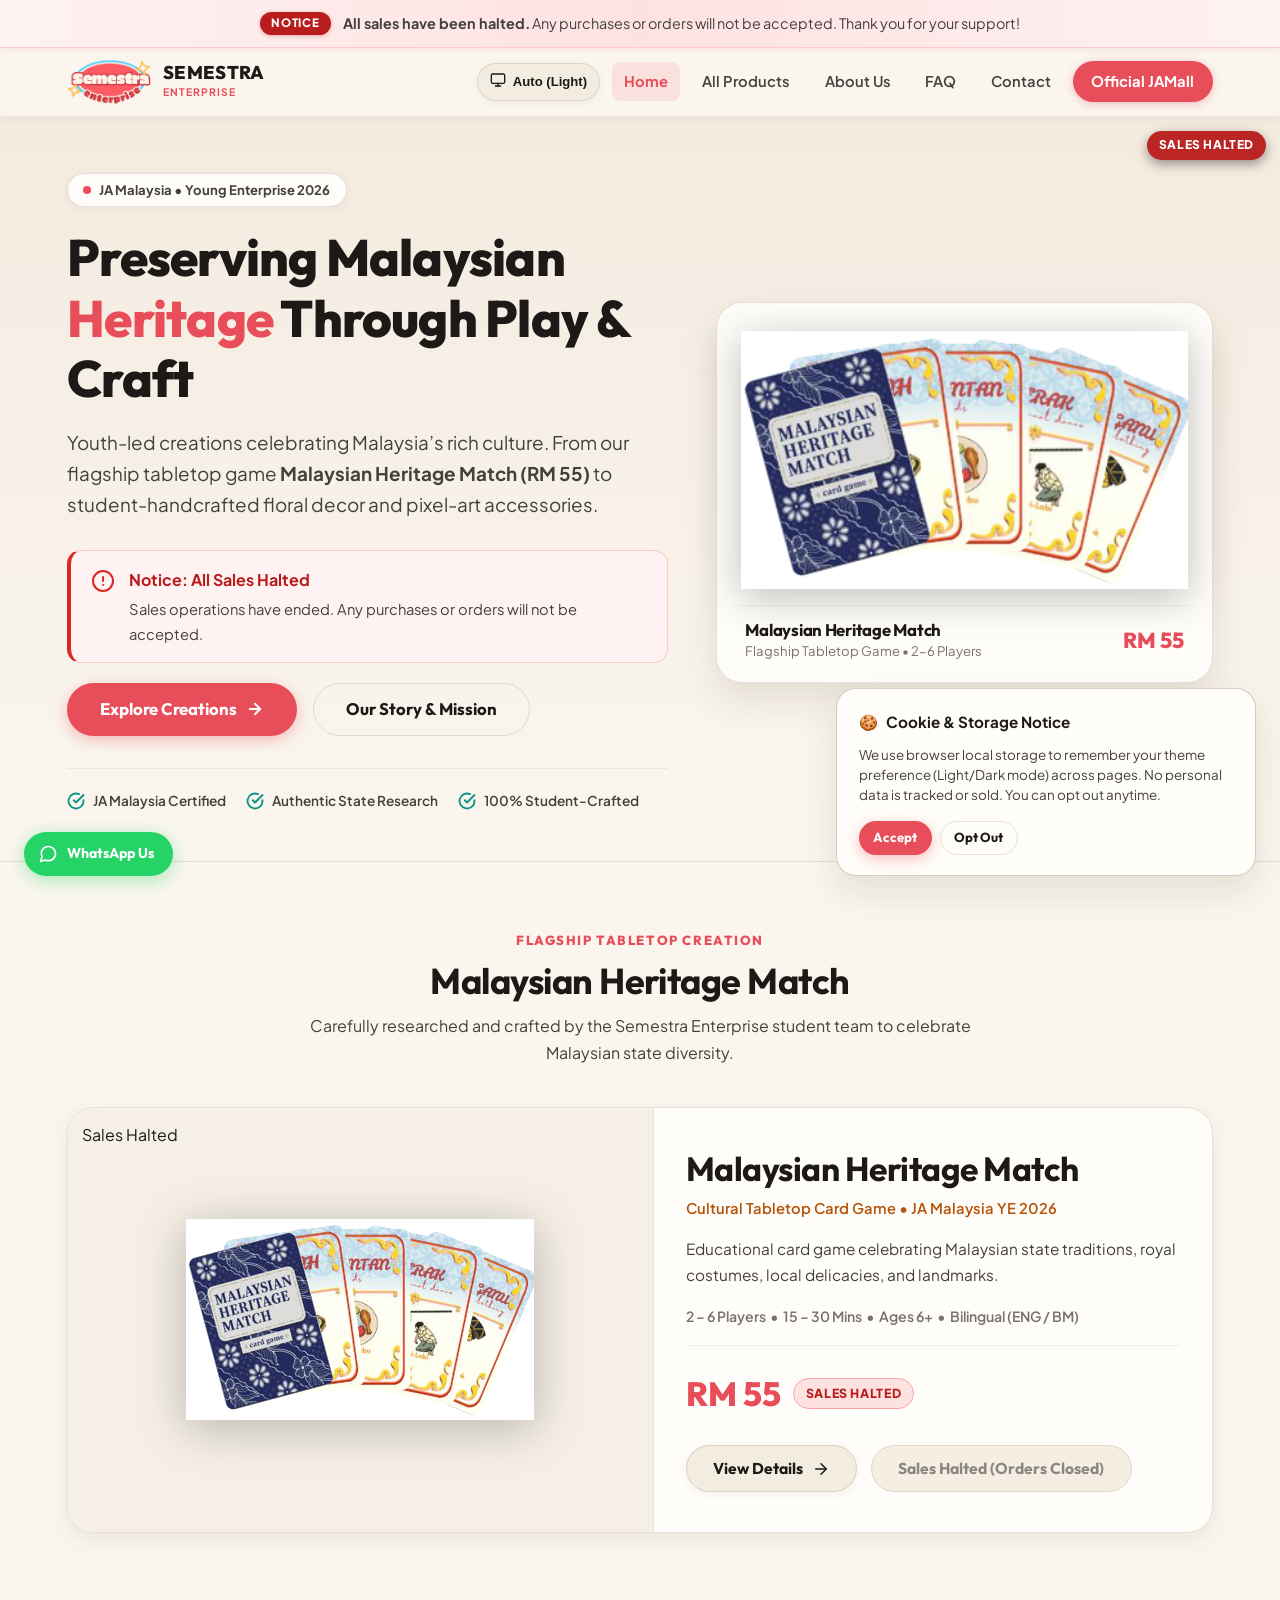
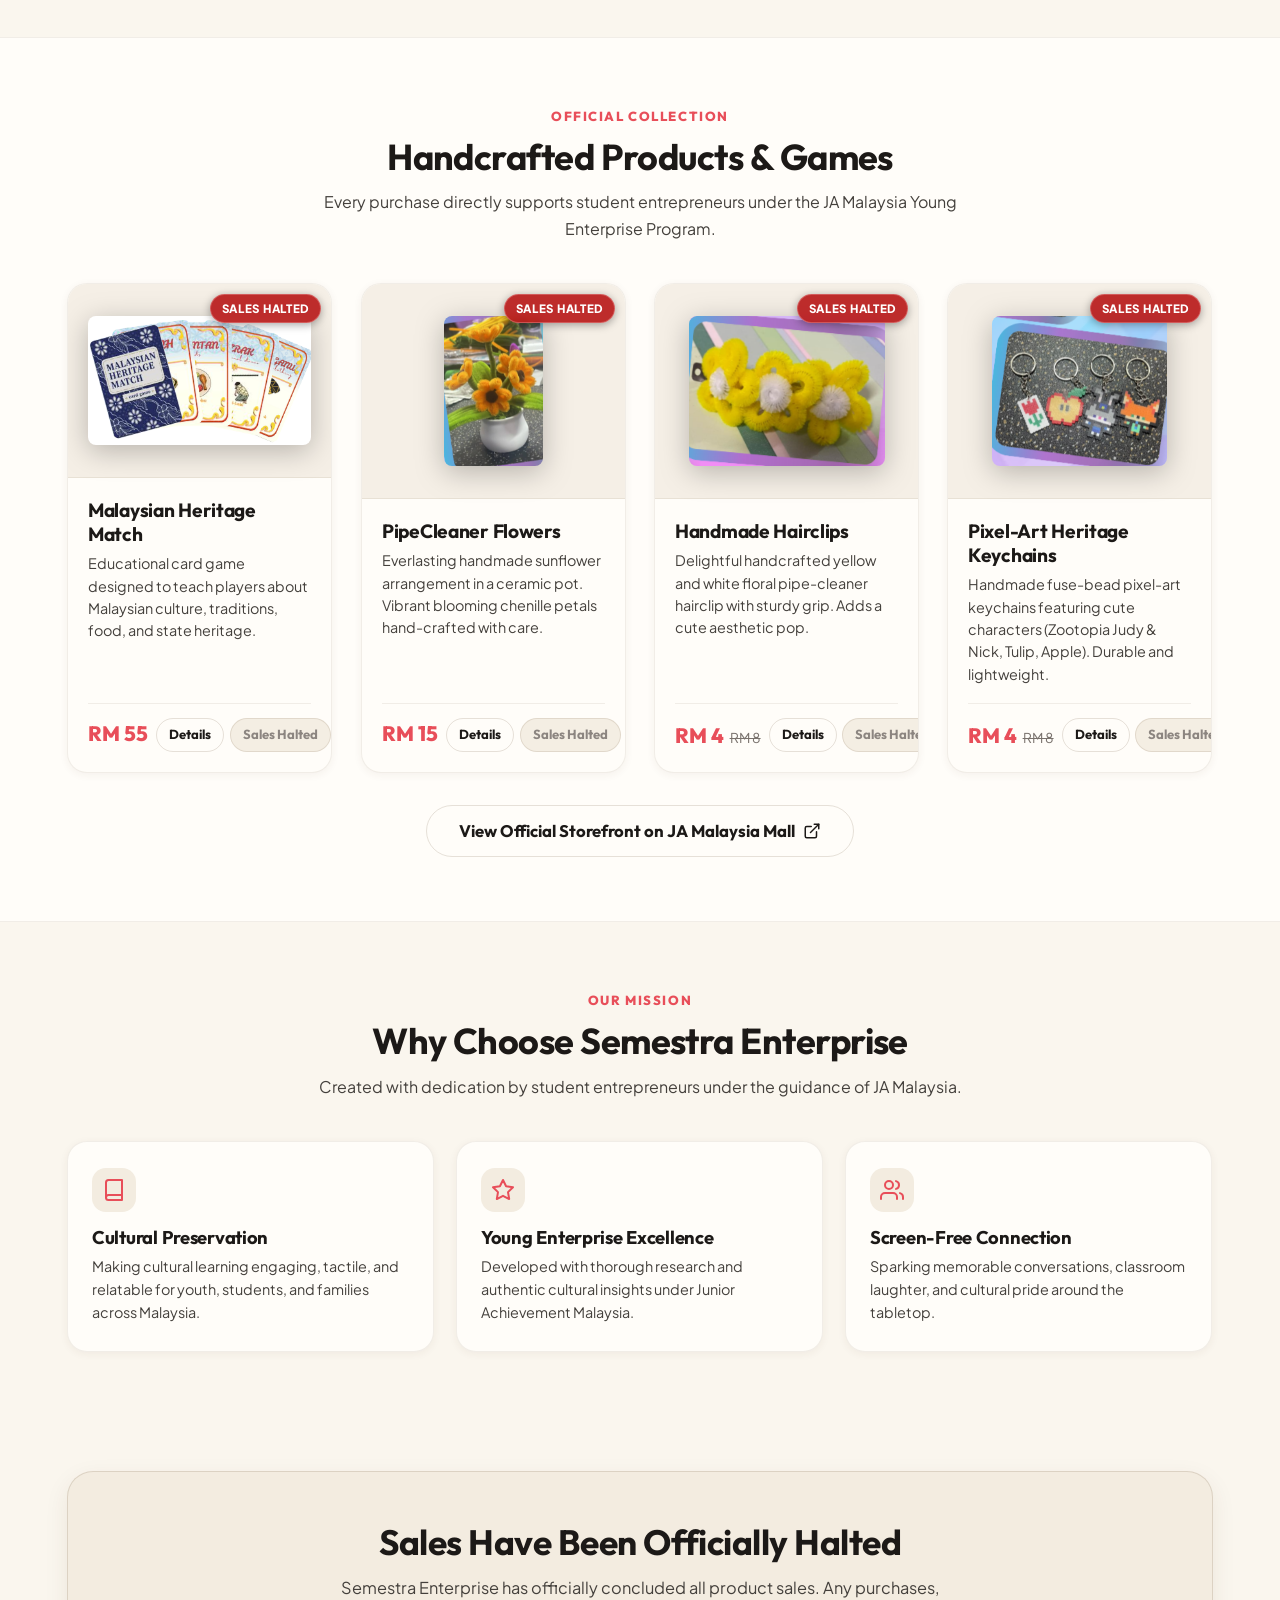
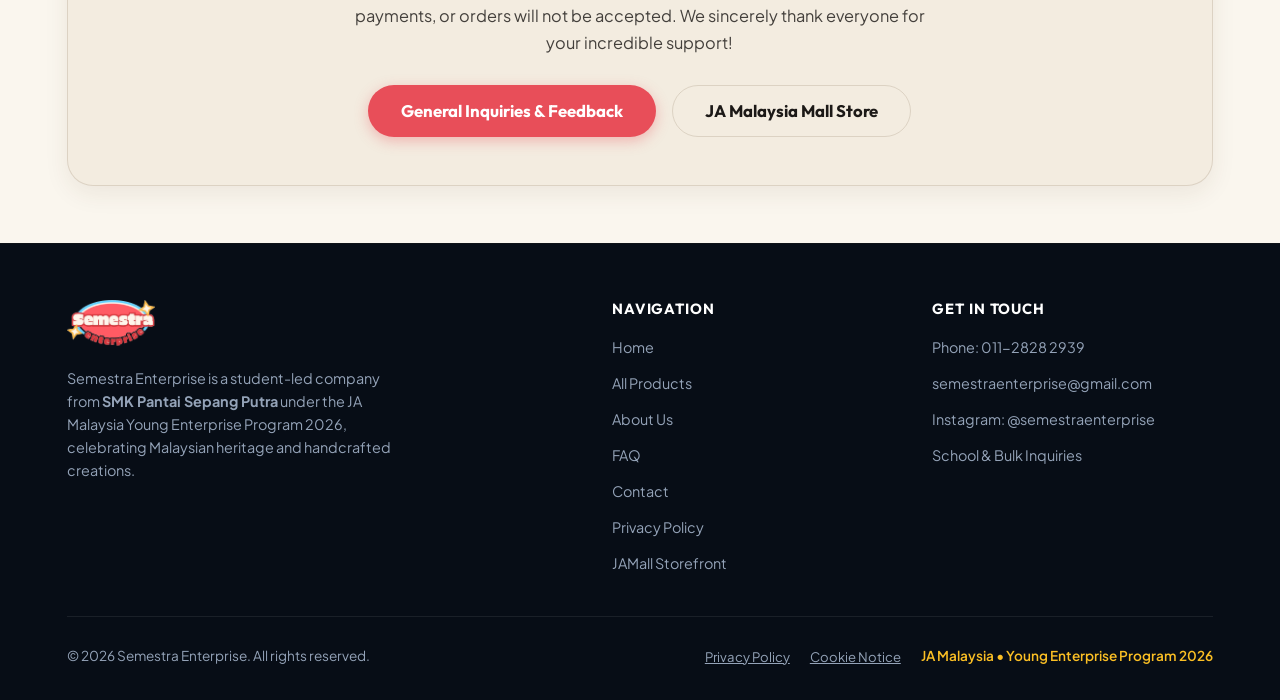
==== commit b0ba85f6: "Improve site accessibility, performance and robustness - Safe localStorage access so blocked storage" ====
--- a/docs/index.html
+++ b/docs/index.html
@@ -1,82 +1,537 @@
 <!DOCTYPE html>
 <html lang="en">
-  <head>
-    <meta charset="UTF-8">
-    <meta name="viewport" content="width=device-width, initial-scale=1.0">
-    <meta name="description" content="Semestra Enterprise: Educational games and cultural media preserving and celebrating Malaysian and Southeast Asian heritage.">
-    <meta property="og:type" content="website">
-    <meta property="og:url" content="https://lobothexile.github.io/SemestraEnterprise/">
-    <meta property="og:title" content="Semestra Enterprise">
-    <meta property="og:description" content="Educational games inspired by Malaysian and Southeast Asian culture.">
-    <meta property="og:image" content="https://lobothexile.github.io/SemestraEnterprise/assets/image/logo.png">
-
-    <title>Semestra Enterprise | Malaysian Cultural Educational Games</title>
-    <link rel="icon" type="image/x-icon" href="assets/icons/favicon.ico">
-    <link rel="stylesheet" href="style.css">
-  </head>
-  <body>
-    <a href="#main-content" class="skip-link">Skip to main content</a>
-    
-    <nav aria-label="Main Navigation">
-      <div class="container">
-        <div class="brand-wrapper">
-          <a href="index.html" class="logo-link" aria-label="Semestra Enterprise Home">
-            <img src="assets/image/logo.png" alt="Semestra Enterprise Logo" class="logo">
-          </a>
-        </div>
-        <button class="menu-toggle" aria-label="Toggle navigation menu" aria-expanded="false">&#9776;</button>
-        <div class="nav-links">
-          <a href="index.html">Home</a>
-          <a href="products.html">Products</a>
-          <a href="about.html">About</a>
+
+<head>
+  <meta charset="UTF-8" />
+  <meta name="viewport" content="width=device-width, initial-scale=1.0" />
+  <title>Semestra Enterprise | JA Malaysia Young Enterprise 2026</title>
+  <meta name="description"
+    content="Semestra Enterprise is a student company under JA Malaysia Young Enterprise Program 2026. Explore our flagship product, Malaysian Heritage Match, and other products!" />
+  <meta property="og:site_name" content="Semestra Enterprise" />
+  <meta property="og:type" content="website" />
+  <meta property="og:url" content="https://lobothexile.github.io/SemestraEnterprise/index.html" />
+  <meta property="og:title" content="Semestra Enterprise | JA Malaysia Young Enterprise 2026" />
+  <meta property="og:description"
+    content="Creations celebrating Malaysia's rich culture. Discover our flagship Malaysian Heritage Match and other products." />
+  <meta property="og:image" content="https://lobothexile.github.io/SemestraEnterprise/assets/image/Banner.jpeg" />
+  <meta name="twitter:card" content="summary_large_image" />
+  <meta name="twitter:title" content="Semestra Enterprise | JA Malaysia Young Enterprise 2026" />
+  <meta name="twitter:description"
+    content="Discover Malaysian heritage and crafts. Explore our flagship product, Malaysian Heritage Match, and more!" />
+  <meta name="twitter:image" content="https://lobothexile.github.io/SemestraEnterprise/assets/image/Banner.jpeg" />
+  <meta name="theme-color" content="#FAF6EE" />
+  <link rel="icon" type="image/png" href="assets/icons/favicon.png" />
+  <link rel="apple-touch-icon" href="assets/icons/favicon.png" />
+  <link rel="stylesheet" href="style.css" />
+  <script>
+    (function () {
+      let saved = 'system';
+      try { saved = localStorage.getItem('semestra_theme_preference') || 'system'; } catch (e) { saved = 'system'; }
+      const isDark = window.matchMedia && window.matchMedia('(prefers-color-scheme: dark)').matches;
+      const resolved = saved === 'system' ? (isDark ? 'dark' : 'light') : saved;
+      document.documentElement.setAttribute('data-theme', resolved);
+      document.documentElement.setAttribute('data-theme-setting', saved);
+    })();
+  </script>
+</head>
+
+<body>
+  <!-- Header Navigation -->
+  <nav>
+    <div class="container">
+      <a href="index.html" class="brand-link">
+        <img src="assets/image/logo.png" alt="Semestra Enterprise Logo" class="logo" decoding="async" />
+        <div class="brand-title">
+          <span class="main-name">SEMESTRA</span>
+          <span class="tagline-small">ENTERPRISE</span>
+        </div>
+      </a>
+
+      <div class="nav-right-group">
+        <!-- Theme Switcher (3 Modes: System, Light, Dark) -->
+        <div class="theme-switch-wrap">
+          <button type="button" class="theme-toggle-btn" id="theme-toggle-btn" aria-label="Select theme mode" aria-expanded="false" aria-haspopup="true" aria-controls="theme-menu-dropdown">
+            <span id="theme-active-icon">
+              <svg viewBox="0 0 24 24" fill="none" stroke="currentColor" stroke-width="2" stroke-linecap="round"
+                stroke-linejoin="round">
+                <rect x="2" y="3" width="20" height="14" rx="2" ry="2"></rect>
+                <line x1="8" y1="21" x2="16" y2="21"></line>
+                <line x1="12" y1="17" x2="12" y2="21"></line>
+              </svg>
+            </span>
+            <span id="theme-active-label">Auto</span>
+          </button>
+          <div class="theme-menu-dropdown" id="theme-menu-dropdown">
+            <button type="button" class="theme-menu-item" data-theme-value="system">
+              <svg viewBox="0 0 24 24" fill="none" stroke="currentColor" stroke-width="2" stroke-linecap="round"
+                stroke-linejoin="round">
+                <rect x="2" y="3" width="20" height="14" rx="2" ry="2"></rect>
+                <line x1="8" y1="21" x2="16" y2="21"></line>
+                <line x1="12" y1="17" x2="12" y2="21"></line>
+              </svg>
+              <span>System</span>
+            </button>
+            <button type="button" class="theme-menu-item" data-theme-value="light">
+              <svg viewBox="0 0 24 24" fill="none" stroke="currentColor" stroke-width="2" stroke-linecap="round"
+                stroke-linejoin="round">
+                <circle cx="12" cy="12" r="5"></circle>
+                <line x1="12" y1="1" x2="12" y2="3"></line>
+                <line x1="12" y1="21" x2="12" y2="23"></line>
+                <line x1="4.22" y1="4.22" x2="5.64" y2="5.64"></line>
+                <line x1="18.36" y1="18.36" x2="19.78" y2="19.78"></line>
+                <line x1="1" y1="12" x2="3" y2="12"></line>
+                <line x1="21" y1="12" x2="23" y2="12"></line>
+                <line x1="4.22" y1="19.78" x2="5.64" y2="18.36"></line>
+                <line x1="18.36" y1="5.64" x2="19.78" y2="4.22"></line>
+              </svg>
+              <span>Light</span>
+            </button>
+            <button type="button" class="theme-menu-item" data-theme-value="dark">
+              <svg viewBox="0 0 24 24" fill="none" stroke="currentColor" stroke-width="2" stroke-linecap="round"
+                stroke-linejoin="round">
+                <path d="M21 12.79A9 9 0 1 1 11.21 3 7 7 0 0 0 21 12.79z"></path>
+              </svg>
+              <span>Dark</span>
+            </button>
+          </div>
+        </div>
+
+        <button class="menu-toggle" aria-label="Toggle navigation menu" aria-expanded="false" aria-controls="primary-nav">
+          <svg width="20" height="20" viewBox="0 0 24 24" fill="none" stroke="currentColor" stroke-width="2"
+            stroke-linecap="round" stroke-linejoin="round">
+            <line x1="3" y1="12" x2="21" y2="12"></line>
+            <line x1="3" y1="6" x2="21" y2="6"></line>
+            <line x1="3" y1="18" x2="21" y2="18"></line>
+          </svg>
+        </button>
+
+        <div class="nav-links" id="primary-nav">
+          <a href="index.html" class="active">Home</a>
+          <a href="products.html">All Products</a>
+          <a href="about.html">About Us</a>
+          <a href="faq.html">FAQ</a>
           <a href="contact.html">Contact</a>
-        </div>
-      </div>
-    </nav>
-
-    <main id="main-content">
-      <header class="hero">
-        <div class="container">
-          <img src="assets/image/logo.png" alt="Semestra Enterprise Emblem" class="hero-comp-logo">
-          <h1>Semestra Enterprise</h1>
-          <p>Educational games and interactive media celebrating Malaysian and Southeast Asian heritage.</p>
+          <a href="https://jamalaysia.org.my/JAMall/semestraenterprise/" target="_blank" rel="noopener"
+            class="nav-cta">Official JAMall</a>
+        </div>
+      </div>
+    </div>
+  </nav>
+
+  <!-- Hero Section -->
+  <header class="hero">
+    <div class="container">
+      <div class="hero-grid">
+        <!-- Hero Text -->
+        <div class="hero-text">
+          <div class="hero-badge-pill">
+            <span class="pill-dot"></span>
+            <span>JA Malaysia • Young Enterprise 2026</span>
+          </div>
+
+          <h1>Preserving Malaysian <span class="highlight">Heritage</span> Through Play & Craft</h1>
+
+          <p class="lead">
+            Youth-led creations celebrating Malaysia’s rich culture. From our flagship tabletop game <strong>Malaysian
+              Heritage Match (RM 55)</strong> to student-handcrafted floral decor and pixel-art accessories.
+          </p>
+
           <div class="hero-actions">
-            <a href="products.html" class="btn">View Products</a>
-            <a href="contact.html" class="btn btn-secondary">Get in Touch</a>
-          </div>
-        </div>
-      </header>
-
-      <section>
-        <div class="container">
-          <div class="section-header">
-            <h2>Featured Release</h2>
-            <p class="section-subtitle">Our flagship cultural tabletop educational game.</p>
-          </div>
-          <div id="featured-product"></div>
-
-          <div class="divider"></div>
-
-          <div class="section-header">
-            <h2>All Educational Products</h2>
-            <p class="section-subtitle">Explore tabletop learning titles designed for students, families, and classrooms.</p>
-          </div>
-          <div id="home-grid" class="product-grid"></div>
-        </div>
-      </section>
-    </main>
-
-    <footer>
-      <div class="container">
-        <div class="footer-nav">
-          <a href="index.html">Home</a>
-          <a href="products.html">Products</a>
-          <a href="about.html">About</a>
-          <a href="contact.html">Contact</a>
-        </div>
+            <a href="products.html" class="btn btn-primary btn-lg">
+              <span>Explore Creations</span>
+              <svg viewBox="0 0 24 24" fill="none" stroke="currentColor" stroke-width="2.5" stroke-linecap="round"
+                stroke-linejoin="round">
+                <line x1="5" y1="12" x2="19" y2="12"></line>
+                <polyline points="12 5 19 12 12 19"></polyline>
+              </svg>
+            </a>
+            <a href="about.html" class="btn btn-outline btn-lg">Our Story & Mission</a>
+          </div>
+
+          <!-- Trust Bar -->
+          <div class="trust-bar">
+            <div class="trust-item">
+              <svg viewBox="0 0 24 24" fill="none" stroke="currentColor" stroke-width="2.5" stroke-linecap="round"
+                stroke-linejoin="round">
+                <path d="M22 11.08V12a10 10 0 1 1-5.93-9.14"></path>
+                <polyline points="22 4 12 14.01 9 11.01"></polyline>
+              </svg>
+              <span>JA Malaysia Certified</span>
+            </div>
+            <div class="trust-item">
+              <svg viewBox="0 0 24 24" fill="none" stroke="currentColor" stroke-width="2.5" stroke-linecap="round"
+                stroke-linejoin="round">
+                <path d="M22 11.08V12a10 10 0 1 1-5.93-9.14"></path>
+                <polyline points="22 4 12 14.01 9 11.01"></polyline>
+              </svg>
+              <span>Authentic State Research</span>
+            </div>
+            <div class="trust-item">
+              <svg viewBox="0 0 24 24" fill="none" stroke="currentColor" stroke-width="2.5" stroke-linecap="round"
+                stroke-linejoin="round">
+                <path d="M22 11.08V12a10 10 0 1 1-5.93-9.14"></path>
+                <polyline points="22 4 12 14.01 9 11.01"></polyline>
+              </svg>
+              <span>100% Student-Crafted</span>
+            </div>
+          </div>
+        </div>
+
+        <!-- Hero Visual Showcase -->
+        <div class="hero-visual-card">
+          <img src="assets/image/malaysian-heritage-match.png" alt="Malaysian Heritage Match by Semestra Enterprise"
+            class="main-preview-img"  fetchpriority="high" decoding="async" />
+          <div class="hero-visual-footer">
+            <div class="item-info">
+              <h4>Malaysian Heritage Match</h4>
+              <p>Flagship Tabletop Game • 2-6 Players</p>
+            </div>
+            <div class="price-tag">RM 55</div>
+          </div>
+        </div>
+      </div>
+    </div>
+  </header>
+
+  <!-- Official Flagship Showcase Section -->
+  <section class="section-padding">
+    <div class="container">
+      <div class="section-header">
+        <span class="section-eyebrow">Flagship Tabletop Creation</span>
+        <h2>Malaysian Heritage Match</h2>
+        <p>Carefully researched and crafted by the Semestra Enterprise student team to celebrate Malaysian state
+          diversity.</p>
+      </div>
+
+      <div id="featured-product-container">
+        <!-- Rendered cleanly via script.js -->
+      </div>
+    </div>
+  </section>
+
+  <!-- Full Official Products Grid Section -->
+  <section class="section-padding"
+    style="background: var(--bg-surface); border-top: 1px solid var(--border-subtle); border-bottom: 1px solid var(--border-subtle);">
+    <div class="container">
+      <div class="section-header">
+        <span class="section-eyebrow">Official Collection</span>
+        <h2>Handcrafted Products & Games</h2>
+        <p>Every purchase directly supports student entrepreneurs under the JA Malaysia Young Enterprise Program.</p>
+      </div>
+
+      <div class="product-grid" style="margin-bottom: 2rem;">
+        <!-- Product 1: Malaysian Heritage Match -->
+        <article class="product-card">
+          <div class="product-card-header">
+            <img src="assets/image/malaysian-heritage-match.png" alt="Malaysian Heritage Match" loading="lazy" decoding="async" />
+          </div>
+          <div class="product-card-body">
+            <h3>Malaysian Heritage Match</h3>
+            <p>Educational card game designed to teach players about Malaysian culture, traditions, food, and state
+              heritage.</p>
+            <div class="product-card-meta">
+              <div class="price-wrap">
+                <div class="price-main-row">
+                  <span class="price">RM 55</span>
+                </div>
+              </div>
+              <div class="product-card-actions">
+                <a href="product.html?id=1" class="btn btn-outline btn-sm">Details</a>
+                <button type="button" class="btn btn-primary btn-sm" onclick="openOrderModal(1)">Order</button>
+              </div>
+            </div>
+          </div>
+        </article>
+
+        <!-- Product 2: PipeCleaner Flowers -->
+        <article class="product-card">
+          <div class="product-card-header">
+            <img src="assets/image/pipecleaner-flowers.png" alt="PipeCleaner Flowers" loading="lazy" decoding="async" />
+          </div>
+          <div class="product-card-body">
+            <h3>PipeCleaner Flowers</h3>
+            <p>Everlasting handmade sunflower arrangement in a ceramic pot. Vibrant blooming chenille petals
+              hand-crafted with care.</p>
+            <div class="product-card-meta">
+              <div class="price-wrap">
+                <div class="price-main-row">
+                  <span class="price">RM 15</span>
+                </div>
+              </div>
+              <div class="product-card-actions">
+                <a href="product.html?id=2" class="btn btn-outline btn-sm">Details</a>
+                <button type="button" class="btn btn-primary btn-sm" onclick="openOrderModal(2)">Order</button>
+              </div>
+            </div>
+          </div>
+        </article>
+
+        <!-- Product 3: Handmade Hairclips -->
+        <article class="product-card">
+          <div class="product-card-header">
+            <img src="assets/image/handmade-hairclips.png" alt="Handmade Hairclips" loading="lazy" decoding="async" />
+          </div>
+          <div class="product-card-body">
+            <h3>Handmade Hairclips</h3>
+            <p>Delightful handcrafted yellow and white floral pipe-cleaner hairclip with sturdy grip. Adds a cute
+              aesthetic pop.</p>
+            <div class="product-card-meta">
+              <div class="price-wrap">
+                <span class="price">RM 4</span>
+                <span class="old-price">RM 8</span>
+              </div>
+              <div class="product-card-actions">
+                <a href="product.html?id=3" class="btn btn-outline btn-sm">Details</a>
+                <button type="button" class="btn btn-primary btn-sm" onclick="openOrderModal(3)">Order</button>
+              </div>
+            </div>
+          </div>
+        </article>
+
+        <!-- Product 4: Pixel-Art Heritage Keychains -->
+        <article class="product-card">
+          <div class="product-card-header">
+            <img src="assets/image/pixel-art-keychains.png" alt="Pixel-Art Heritage Keychains" loading="lazy" decoding="async" />
+          </div>
+          <div class="product-card-body">
+            <h3>Pixel-Art Heritage Keychains</h3>
+            <p>Handmade fuse-bead pixel-art keychains featuring cute characters (Zootopia Judy & Nick, Tulip, Apple).
+              Durable and lightweight.</p>
+            <div class="product-card-meta">
+              <div class="price-wrap">
+                <span class="price">RM 4</span>
+                <span class="old-price">RM 8</span>
+              </div>
+              <div class="product-card-actions">
+                <a href="product.html?id=4" class="btn btn-outline btn-sm">Details</a>
+                <button type="button" class="btn btn-primary btn-sm" onclick="openOrderModal(4)">Order</button>
+              </div>
+            </div>
+          </div>
+        </article>
+      </div>
+
+      <div style="text-align: center; margin-top: 1.5rem;">
+        <a href="https://jamalaysia.org.my/JAMall/semestraenterprise/" target="_blank" rel="noopener"
+          class="btn btn-outline btn-lg">
+          <span>View Official Storefront on JA Malaysia Mall</span>
+          <svg viewBox="0 0 24 24" fill="none" stroke="currentColor" stroke-width="2" stroke-linecap="round"
+            stroke-linejoin="round">
+            <path d="M18 13v6a2 2 0 0 1-2 2H5a2 2 0 0 1-2-2V8a2 2 0 0 1 2-2h6"></path>
+            <polyline points="15 3 21 3 21 9"></polyline>
+            <line x1="10" y1="14" x2="21" y2="3"></line>
+          </svg>
+        </a>
+      </div>
+    </div>
+  </section>
+
+  <!-- Why Semestra Section -->
+  <section class="section-padding">
+    <div class="container">
+      <div class="section-header">
+        <span class="section-eyebrow">Our Mission</span>
+        <h2>Why Choose Semestra Enterprise</h2>
+        <p>Created with dedication by student entrepreneurs under the guidance of JA Malaysia.</p>
+      </div>
+
+      <div class="values-grid">
+        <div class="value-card">
+          <div class="value-card-icon">
+            <svg width="24" height="24" viewBox="0 0 24 24" fill="none" stroke="currentColor" stroke-width="2"
+              stroke-linecap="round" stroke-linejoin="round">
+              <path d="M4 19.5A2.5 2.5 0 0 1 6.5 17H20"></path>
+              <path d="M6.5 2H20v20H6.5A2.5 2.5 0 0 1 4 19.5v-15A2.5 2.5 0 0 1 6.5 2z"></path>
+            </svg>
+          </div>
+          <h3>Cultural Preservation</h3>
+          <p>Making cultural learning engaging, tactile, and relatable for youth, students, and families across
+            Malaysia.</p>
+        </div>
+
+        <div class="value-card">
+          <div class="value-card-icon">
+            <svg width="24" height="24" viewBox="0 0 24 24" fill="none" stroke="currentColor" stroke-width="2"
+              stroke-linecap="round" stroke-linejoin="round">
+              <polygon
+                points="12 2 15.09 8.26 22 9.27 17 14.14 18.18 21.02 12 17.77 5.82 21.02 7 14.14 2 9.27 8.91 8.26 12 2">
+              </polygon>
+            </svg>
+          </div>
+          <h3>Young Enterprise Excellence</h3>
+          <p>Developed with thorough research and authentic cultural insights under Junior Achievement Malaysia.</p>
+        </div>
+
+        <div class="value-card">
+          <div class="value-card-icon">
+            <svg width="24" height="24" viewBox="0 0 24 24" fill="none" stroke="currentColor" stroke-width="2"
+              stroke-linecap="round" stroke-linejoin="round">
+              <path d="M17 21v-2a4 4 0 0 0-4-4H5a4 4 0 0 0-4 4v2"></path>
+              <circle cx="9" cy="7" r="4"></circle>
+              <path d="M23 21v-2a4 4 0 0 0-3-3.87"></path>
+              <path d="M16 3.13a4 4 0 0 1 0 7.75"></path>
+            </svg>
+          </div>
+          <h3>Screen-Free Connection</h3>
+          <p>Sparking memorable conversations, classroom laughter, and cultural pride around the tabletop.</p>
+        </div>
+      </div>
+    </div>
+  </section>
+
+  <!-- Call to Action Banner -->
+  <section class="container">
+    <div class="cta-banner">
+      <h2>Order Directly from Semestra Enterprise</h2>
+      <p>Support student entrepreneurship today. Contact our team directly on WhatsApp (011-2828 2939) or place your
+        order online.</p>
+      <div style="display: flex; justify-content: center; gap: 1rem; flex-wrap: wrap;">
+        <button type="button" class="btn btn-primary btn-lg" onclick="openOrderModal(1)">
+          <svg viewBox="0 0 24 24" fill="none" stroke="currentColor" stroke-width="2" stroke-linecap="round"
+            stroke-linejoin="round">
+            <path
+              d="M21 11.5a8.38 8.38 0 0 1-.9 3.8 8.5 8.5 0 0 1-7.6 4.7 8.38 8.38 0 0 1-3.8-.9L3 21l1.9-5.7a8.38 8.38 0 0 1-.9-3.8 8.5 8.5 0 0 1 4.7-7.6 8.38 8.38 0 0 1 3.8-.9h.5a8.48 8.48 0 0 1 8 8v.5z">
+            </path>
+          </svg>
+          <span>Order via WhatsApp (011-2828 2939)</span>
+        </button>
+        <a href="https://jamalaysia.org.my/JAMall/semestraenterprise/" target="_blank" rel="noopener"
+          class="btn btn-outline btn-lg">
+          <span>JA Malaysia Mall Store</span>
+        </a>
+      </div>
+    </div>
+  </section>
+
+  <!-- Order Modal -->
+  <div id="order-modal" class="modal-overlay" role="dialog" aria-modal="true" aria-labelledby="modal-product-name">
+    <div class="modal-content">
+      <button class="modal-close-btn" onclick="closeOrderModal()" aria-label="Close modal">✕</button>
+      <span
+        style="font-size: 0.82rem; font-weight: 700; color: var(--text-heading-gold); text-transform: uppercase; letter-spacing: 0.08em; display: block; margin-bottom: 0.5rem;">Direct
+        Order Inquiry</span>
+      <h3 id="modal-product-name" style="font-size: 1.5rem; color: var(--text-primary); margin-bottom: 0.25rem;">
+        Malaysian Heritage Match</h3>
+      <p id="modal-product-price"
+        style="font-size: 1.35rem; font-weight: 800; color: var(--color-primary); margin-bottom: 1.5rem;">RM 55</p>
+
+      <div class="form-group">
+        <label for="order-customer-name">Your Name / School / Organization</label>
+        <input type="text" id="order-customer-name" class="form-control"
+          placeholder="e.g. Cikgu Aisyah / SMK Sri Bintang" />
+      </div>
+
+      <div class="form-group">
+        <label for="order-qty">Quantity</label>
+        <input type="number" id="order-qty" class="form-control" min="1" max="100" value="1" />
+      </div>
+
+      <p style="font-size: 0.88rem; color: var(--text-muted); margin-bottom: 1.5rem;">
+        Connect with our student enterprise team directly:
+      </p>
+
+      <div style="display: grid; grid-template-columns: 1fr 1fr; gap: 1rem;">
+        <button type="button" class="btn btn-primary" onclick="sendWhatsAppOrder()"
+          style="background: #16A34A; border-color: #16A34A;">
+          <svg viewBox="0 0 24 24" fill="none" stroke="currentColor" stroke-width="2" stroke-linecap="round"
+            stroke-linejoin="round">
+            <path
+              d="M21 11.5a8.38 8.38 0 0 1-.9 3.8 8.5 8.5 0 0 1-7.6 4.7 8.38 8.38 0 0 1-3.8-.9L3 21l1.9-5.7a8.38 8.38 0 0 1-.9-3.8 8.5 8.5 0 0 1 4.7-7.6 8.38 8.38 0 0 1 3.8-.9h.5a8.48 8.48 0 0 1 8 8v.5z">
+            </path>
+          </svg>
+          <span>WhatsApp</span>
+        </button>
+        <button type="button" class="btn btn-outline" onclick="sendEmailOrder()">
+          <svg viewBox="0 0 24 24" fill="none" stroke="currentColor" stroke-width="2" stroke-linecap="round"
+            stroke-linejoin="round">
+            <path d="M4 4h16c1.1 0 2 .9 2 2v12c0 1.1-.9 2-2 2H4c-1.1 0-2-.9-2-2V6c0-1.1.9-2 2-2z"></path>
+            <polyline points="22,6 12,13 2,6"></polyline>
+          </svg>
+          <span>Email</span>
+        </button>
+      </div>
+    </div>
+  </div>
+
+  <!-- Footer -->
+  <footer>
+    <div class="container">
+      <div class="footer-grid">
+        <div class="footer-brand">
+          <img src="assets/image/logo.png" alt="Semestra Enterprise" class="footer-logo" loading="lazy" decoding="async" />
+          <p>
+            Semestra Enterprise is a student-led company from <strong>SMK Pantai Sepang Putra</strong> under the JA
+            Malaysia Young Enterprise Program 2026, celebrating Malaysian heritage and handcrafted creations.
+          </p>
+        </div>
+        <div class="footer-col">
+          <h4>Navigation</h4>
+          <ul>
+            <li><a href="index.html">Home</a></li>
+            <li><a href="products.html">All Products</a></li>
+            <li><a href="about.html">About Us</a></li>
+            <li><a href="faq.html">FAQ</a></li>
+            <li><a href="contact.html">Contact</a></li>
+            <li><a href="privacy.html">Privacy Policy</a></li>
+            <li><a href="https://jamalaysia.org.my/JAMall/semestraenterprise/" target="_blank" rel="noopener">JAMall
+                Storefront</a></li>
+          </ul>
+        </div>
+        <div class="footer-col">
+          <h4>Get in Touch</h4>
+          <ul>
+            <li><a href="tel:01128282939">Phone: 011-2828 2939</a></li>
+            <li><a href="mailto:semestraenterprise@gmail.com">semestraenterprise@gmail.com</a></li>
+            <li><a href="https://www.instagram.com/semestraenterprise" target="_blank" rel="noopener">Instagram:
+                @semestraenterprise</a></li>
+            <li><a href="contact.html">School & Bulk Inquiries</a></li>
+          </ul>
+        </div>
+      </div>
+
+      <div class="footer-bottom">
         <p>&copy; 2026 Semestra Enterprise. All rights reserved.</p>
-      </div>
-    </footer>
-    <script src="script.js"></script>
-  </body>
+        <div style="display: flex; align-items: center; gap: 1.25rem; flex-wrap: wrap;">
+          <a href="privacy.html" style="color: #94A3B8; font-size: 0.82rem; text-decoration: underline;">Privacy
+            Policy</a>
+          <button type="button" class="cookie-settings-link">Cookie Notice</button>
+          <p style="color: #FBBF24; font-weight: 600; margin: 0;">JA Malaysia • Young Enterprise Program 2026</p>
+        </div>
+      </div>
+    </div>
+  </footer>
+
+  <!-- Floating WhatsApp Quick-Chat Button -->
+  <a href="https://wa.me/601128282939?text=Hello%20Semestra%20Enterprise%20team%2C%20I%20would%20like%20to%20inquire%20about%20your%20products!"
+    target="_blank" rel="noopener" class="floating-whatsapp-btn" aria-label="Chat with us on WhatsApp">
+    <svg viewBox="0 0 24 24" fill="none" stroke="currentColor" stroke-width="2" stroke-linecap="round"
+      stroke-linejoin="round">
+      <path
+        d="M21 11.5a8.38 8.38 0 0 1-.9 3.8 8.5 8.5 0 0 1-7.6 4.7 8.38 8.38 0 0 1-3.8-.9L3 21l1.9-5.7a8.38 8.38 0 0 1-.9-3.8 8.5 8.5 0 0 1 4.7-7.6 8.38 8.38 0 0 1 3.8-.9h.5a8.48 8.48 0 0 1 8 8v.5z">
+      </path>
+    </svg>
+    <span>WhatsApp Us</span>
+  </a>
+
+  <!-- Cookie & Local Storage Notice Banner -->
+  <aside id="cookie-banner" class="cookie-banner" role="region" aria-label="Cookie and storage notice">
+    <div class="cookie-banner-content">
+      <div class="cookie-banner-title">
+        <span>🍪</span>
+        <span>Cookie & Storage Notice</span>
+      </div>
+      <p>
+        We use browser local storage to remember your theme preference (Light/Dark mode) across pages. No personal data
+        is tracked or sold. You can opt out anytime.
+      </p>
+      <div class="cookie-banner-actions">
+        <button type="button" id="cookie-accept-btn" class="btn btn-primary btn-sm">Accept</button>
+        <button type="button" id="cookie-decline-btn" class="btn btn-outline btn-sm">Opt Out</button>
+      </div>
+    </div>
+  </aside>
+
+  <script src="script.js"></script>
+</body>
+
 </html>
--- a/docs/style.css
+++ b/docs/style.css
@@ -1,239 +1,437 @@
 /* ==========================================================================
-   Semestra Enterprise: Style System
-   Grounded editorial styling for Malaysian and Southeast Asian heritage games
+   SEMESTRA ENTERPRISE - DESIGN SYSTEM (LIGHT / DARK / SYSTEM MODES)
+   Authentic & Professional (JA Malaysia Young Enterprise 2026)
    ========================================================================== */
 
+@import url('https://fonts.googleapis.com/css2?family=Outfit:wght@500;600;700;800&family=Plus+Jakarta+Sans:ital,wght@0,400;0,500;0,600;0,700;1,400&display=swap');
+
 :root {
-  /* Surface & Base Canvas */
-  --bg-canvas: #fbf9f5;
-  --bg-surface: #ffffff;
-  --bg-subtle: #f4efea;
-  --bg-inset: #eae3da;
-
-  /* Typography Colors */
-  --text-primary: #1e232a;
-  --text-secondary: #5a626c;
-  --text-muted: #747d88;
-
-  /* Borders & Dividers */
-  --border-color: #e6dfd5;
-  --border-subtle: #eee7df;
-  --border-strong: #c8beaf;
-
-  /* Brand Accents (Derived from Heritage Logo) */
-  --accent-primary: #c8413b;
-  --accent-hover: #b0322d;
-  --accent-soft: #f8dedd;
-  --accent-gold: #9c6e2e;
-  --focus-ring: #c8413b;
-
-  /* Radii */
-  --radius-sm: 4px;
-  --radius-md: 8px;
-  --radius-lg: 12px;
-
-  /* Shadows (Restrained Elevation) */
-  --shadow-sm: 0 1px 3px rgba(30, 35, 42, 0.04);
-  --shadow-md: 0 4px 12px rgba(30, 35, 42, 0.06);
-  --shadow-lg: 0 8px 24px rgba(30, 35, 42, 0.08);
+  /* Brand Core Palette */
+  --color-primary: #E84E59;
+  --color-primary-hover: #D33642;
+  --color-primary-soft: rgba(232, 78, 89, 0.12);
+  --color-primary-border: rgba(232, 78, 89, 0.35);
+
+  --color-gold: #D97706;
+  --color-gold-hover: #B45309;
+  --color-gold-soft: rgba(217, 119, 6, 0.12);
+  --color-gold-border: rgba(217, 119, 6, 0.35);
+
+  --color-teal: #0D9488;
+  --color-teal-soft: rgba(13, 148, 136, 0.12);
+  --color-teal-border: rgba(13, 148, 136, 0.35);
+
+  --color-sale: #DC2626;
+  --color-sale-soft: rgba(220, 38, 38, 0.12);
+
+  /* Typography */
+  --font-heading: 'Outfit', -apple-system, BlinkMacSystemFont, sans-serif;
+  --font-body: 'Plus Jakarta Sans', -apple-system, BlinkMacSystemFont, sans-serif;
+
+  /* Layout & Geometry */
+  --radius-xs: 4px;
+  --radius-sm: 8px;
+  --radius-md: 14px;
+  --radius-lg: 20px;
+  --radius-xl: 26px;
+  --radius-full: 9999px;
+
+  --transition-fast: 0.18s ease;
+  --transition-normal: 0.25s cubic-bezier(0.16, 1, 0.3, 1);
+  --transition-smooth: 0.35s cubic-bezier(0.16, 1, 0.3, 1);
 }
 
 /* ==========================================================================
-   Base & Reset
+   THEME PALETTES: LIGHT & DARK
    ========================================================================== */
-* {
+
+/* Dark Theme Palette (Default / [data-theme="dark"]) */
+:root,
+[data-theme="dark"] {
+  --bg-page: #0B121E;
+  --bg-surface: #121C2F;
+  --bg-surface-elevated: #18253E;
+  --bg-surface-subtle: #152238;
+  --bg-surface-image-wrap: #0E1626;
+
+  --border-subtle: rgba(255, 255, 255, 0.08);
+  --border-medium: rgba(255, 255, 255, 0.14);
+  --border-strong: rgba(255, 255, 255, 0.24);
+
+  --text-primary: #F8FAFC;
+  --text-secondary: #CBD5E1;
+  --text-muted: #8E9FB5;
+  --text-heading-gold: #FBBF24;
+
+  --nav-bg: rgba(18, 28, 47, 0.92);
+  --hero-bg: linear-gradient(180deg, #10192A 0%, #0B121E 100%);
+  --modal-overlay-bg: rgba(6, 10, 18, 0.82);
+
+  --shadow-sm: 0 2px 6px rgba(0, 0, 0, 0.3);
+  --shadow-md: 0 8px 20px rgba(0, 0, 0, 0.4);
+  --shadow-lg: 0 16px 36px rgba(0, 0, 0, 0.5);
+  --shadow-hover: 0 14px 32px rgba(0, 0, 0, 0.55), 0 0 0 1px rgba(232, 78, 89, 0.3);
+}
+
+/* Light Theme Palette ([data-theme="light"]) - Warm Heritage Cream */
+[data-theme="light"] {
+  --bg-page: #FAF6EE;
+  --bg-surface: #FFFDF9;
+  --bg-surface-elevated: #F3ECE0;
+  --bg-surface-subtle: #F7EFE4;
+  --bg-surface-image-wrap: #F5EFE6;
+
+  --border-subtle: rgba(100, 75, 45, 0.09);
+  --border-medium: rgba(100, 75, 45, 0.16);
+  --border-strong: rgba(100, 75, 45, 0.28);
+
+  --text-primary: #1C1917;
+  --text-secondary: #44403C;
+  --text-muted: #78716C;
+  --text-heading-gold: #B45309;
+
+  --nav-bg: rgba(250, 246, 238, 0.94);
+  --hero-bg: linear-gradient(180deg, #F4EBE0 0%, #FAF6EE 100%);
+  --modal-overlay-bg: rgba(28, 25, 23, 0.6);
+
+  --shadow-sm: 0 2px 8px rgba(78, 55, 30, 0.06);
+  --shadow-md: 0 8px 24px rgba(78, 55, 30, 0.08);
+  --shadow-lg: 0 16px 36px rgba(78, 55, 30, 0.12);
+  --shadow-hover: 0 12px 28px rgba(78, 55, 30, 0.14), 0 0 0 1px rgba(232, 78, 89, 0.25);
+}
+
+/* System Preference Fallback */
+@media (prefers-color-scheme: light) {
+  [data-theme="system"] {
+    --bg-page: #FAF6EE;
+    --bg-surface: #FFFDF9;
+    --bg-surface-elevated: #F3ECE0;
+    --bg-surface-subtle: #F7EFE4;
+    --bg-surface-image-wrap: #F5EFE6;
+
+    --border-subtle: rgba(100, 75, 45, 0.09);
+    --border-medium: rgba(100, 75, 45, 0.16);
+    --border-strong: rgba(100, 75, 45, 0.28);
+
+    --text-primary: #1C1917;
+    --text-secondary: #44403C;
+    --text-muted: #78716C;
+    --text-heading-gold: #B45309;
+
+    --nav-bg: rgba(250, 246, 238, 0.94);
+    --hero-bg: linear-gradient(180deg, #F4EBE0 0%, #FAF6EE 100%);
+    --modal-overlay-bg: rgba(28, 25, 23, 0.6);
+
+    --shadow-sm: 0 2px 8px rgba(78, 55, 30, 0.06);
+    --shadow-md: 0 8px 24px rgba(78, 55, 30, 0.08);
+    --shadow-lg: 0 16px 36px rgba(78, 55, 30, 0.12);
+    --shadow-hover: 0 12px 28px rgba(78, 55, 30, 0.14), 0 0 0 1px rgba(232, 78, 89, 0.25);
+  }
+}
+
+/* ==========================================================================
+   CSS Reset & Base
+   ========================================================================== */
+*,
+*::before,
+*::after {
   box-sizing: border-box;
   margin: 0;
   padding: 0;
 }
 
 html {
+  scroll-behavior: smooth;
   font-size: 16px;
-  scroll-behavior: smooth;
+  -webkit-text-size-adjust: 100%;
 }
 
 body {
-  font-family: "Segoe UI", -apple-system, BlinkMacSystemFont, "Helvetica Neue", Arial, sans-serif;
-  line-height: 1.6;
-  color: var(--text-primary);
-  background-color: var(--bg-canvas);
+  font-family: var(--font-body);
+  background-color: var(--bg-page);
+  color: var(--text-primary);
+  line-height: 1.65;
   min-height: 100vh;
   display: flex;
   flex-direction: column;
+  overflow-x: hidden;
   -webkit-font-smoothing: antialiased;
-}
-
-main {
-  flex: 1 0 auto;
-}
-
-/* Accessible Skip Link */
-.skip-link {
-  position: absolute;
-  top: -60px;
-  left: 1rem;
-  background: var(--text-primary);
-  color: #ffffff;
-  padding: 0.5rem 1rem;
-  border-radius: var(--radius-sm);
+  -moz-osx-font-smoothing: grayscale;
+  transition: background-color var(--transition-normal), color var(--transition-normal);
+}
+
+.container {
+  width: 92%;
+  max-width: 1180px;
+  margin: 0 auto;
+  padding: 0 1rem;
+}
+
+h1,
+h2,
+h3,
+h4,
+h5,
+h6 {
+  font-family: var(--font-heading);
+  font-weight: 700;
+  line-height: 1.25;
+  color: var(--text-primary);
+  letter-spacing: -0.015em;
+  word-break: break-word;
+}
+
+p {
+  color: var(--text-secondary);
+  font-size: 1.02rem;
+  line-height: 1.68;
+}
+
+a {
+  color: inherit;
   text-decoration: none;
-  font-weight: 600;
-  z-index: 2000;
-  transition: top 0.15s ease;
-}
-
-.skip-link:focus {
-  top: 1rem;
-  outline: 2px solid var(--focus-ring);
-  outline-offset: 2px;
-}
-
-/* Visible Focus Indicator (WCAG AA / R-32) */
-:focus-visible {
-  outline: 2px solid var(--focus-ring);
-  outline-offset: 2px;
+}
+
+img {
+  max-width: 100%;
+  height: auto;
+  display: block;
 }
 
 /* ==========================================================================
-   Layout Containers
-   ========================================================================== */
-.container {
-  width: 90%;
-  max-width: 1100px;
-  margin: 0 auto;
-}
-
-/* ==========================================================================
-   Navigation
+   Navigation Bar & Controls
    ========================================================================== */
 nav {
   position: sticky;
   top: 0;
   left: 0;
   width: 100%;
-  background: var(--bg-surface);
-  border-bottom: 1px solid var(--border-color);
   z-index: 1000;
-  padding: 0.75rem 0;
+  background: var(--nav-bg);
+  backdrop-filter: blur(14px);
+  -webkit-backdrop-filter: blur(14px);
+  border-bottom: 1px solid var(--border-subtle);
   box-shadow: var(--shadow-sm);
+  transition: background-color var(--transition-normal), border-color var(--transition-normal);
 }
 
 nav .container {
   display: flex;
   align-items: center;
   justify-content: space-between;
-}
-
-.brand-wrapper {
-  display: flex;
-  align-items: center;
-}
-
-.logo-link {
-  display: inline-flex;
-  align-items: center;
+  padding: 0.75rem 1rem;
+  gap: 0.75rem;
+}
+
+.brand-link {
+  display: flex;
+  align-items: center;
+  gap: 0.75rem;
   text-decoration: none;
+  flex-shrink: 0;
 }
 
 .logo {
   height: 44px;
   width: auto;
-  max-width: 140px;
+  aspect-ratio: 723 / 380;
   object-fit: contain;
+  flex-shrink: 0;
   display: block;
-}
-
-nav .nav-links {
-  display: flex;
-  align-items: center;
-  gap: 1.75rem;
-}
-
-nav a {
-  text-decoration: none;
+  transition: transform var(--transition-fast);
+}
+
+.brand-link:hover .logo {
+  transform: scale(1.03);
+}
+
+.brand-title {
+  display: flex;
+  flex-direction: column;
+}
+
+.brand-title .main-name {
+  font-family: var(--font-heading);
+  font-size: 1.15rem;
+  font-weight: 800;
+  letter-spacing: 0.02em;
+  color: var(--text-primary);
+  line-height: 1.1;
+}
+
+.brand-title .tagline-small {
+  font-size: 0.65rem;
+  font-weight: 700;
+  color: var(--color-primary);
+  text-transform: uppercase;
+  letter-spacing: 0.1em;
+}
+
+.nav-right-group {
+  display: flex;
+  align-items: center;
+  gap: 0.75rem;
+}
+
+.nav-links {
+  display: flex;
+  align-items: center;
+  gap: 0.65rem;
+}
+
+.nav-links a {
+  position: relative;
+  font-size: 0.92rem;
+  font-weight: 600;
   color: var(--text-secondary);
-  font-weight: 500;
-  font-size: 0.95rem;
-  padding: 0.35rem 0;
-  transition: color 0.15s ease;
+  padding: 0.45rem 0.75rem;
+  border-radius: var(--radius-sm);
+  transition: color var(--transition-fast), background-color var(--transition-fast);
+}
+
+.nav-links a:hover {
+  color: var(--text-primary);
+  background: var(--bg-surface-elevated);
+}
+
+.nav-links a.active {
+  color: var(--color-primary);
+  background: var(--color-primary-soft);
+  font-weight: 700;
+}
+
+.nav-cta {
+  background: var(--color-primary) !important;
+  color: #FFFFFF !important;
+  padding: 0.5rem 1.15rem !important;
+  border-radius: var(--radius-full) !important;
+  font-weight: 700 !important;
+  box-shadow: 0 2px 10px rgba(232, 78, 89, 0.35);
+  transition: transform var(--transition-fast), box-shadow var(--transition-fast), background-color var(--transition-fast) !important;
+}
+
+.nav-cta:hover {
+  background: var(--color-primary-hover) !important;
+  transform: translateY(-1px);
+  box-shadow: 0 4px 14px rgba(232, 78, 89, 0.45) !important;
+}
+
+/* ==========================================================================
+   Theme Switcher (3 Modes: System, Light, Dark)
+   ========================================================================== */
+.theme-switch-wrap {
   position: relative;
-}
-
-nav a:hover,
-nav a.active {
-  color: var(--accent-primary);
-}
-
-nav a.active::after {
-  content: "";
+  display: inline-flex;
+  align-items: center;
+}
+
+.theme-toggle-btn {
+  display: inline-flex;
+  align-items: center;
+  justify-content: center;
+  gap: 0.4rem;
+  background: var(--bg-surface-elevated);
+  border: 1px solid var(--border-medium);
+  color: var(--text-primary);
+  padding: 0.45rem 0.75rem;
+  min-height: 38px;
+  border-radius: var(--radius-full);
+  font-size: 0.82rem;
+  font-weight: 700;
+  cursor: pointer;
+  box-shadow: var(--shadow-sm);
+  transition: all var(--transition-fast);
+  touch-action: manipulation;
+}
+
+.theme-toggle-btn:hover {
+  border-color: var(--color-primary);
+  background: var(--bg-surface);
+}
+
+.theme-toggle-btn svg {
+  width: 16px;
+  height: 16px;
+  flex-shrink: 0;
+}
+
+.theme-menu-dropdown {
   position: absolute;
-  left: 0;
-  bottom: 0;
+  top: calc(100% + 8px);
+  right: 0;
+  background: var(--bg-surface);
+  border: 1px solid var(--border-medium);
+  border-radius: var(--radius-md);
+  padding: 0.35rem;
+  min-width: 140px;
+  box-shadow: var(--shadow-md);
+  display: none;
+  flex-direction: column;
+  gap: 0.2rem;
+  z-index: 1100;
+}
+
+.theme-menu-dropdown.show {
+  display: flex;
+}
+
+.theme-menu-item {
+  display: flex;
+  align-items: center;
+  gap: 0.6rem;
   width: 100%;
-  height: 2px;
-  background-color: var(--accent-primary);
-}
-
-/* Accessible Hamburger Toggle Button */
+  padding: 0.55rem 0.75rem;
+  min-height: 40px;
+  background: transparent;
+  border: none;
+  border-radius: var(--radius-sm);
+  color: var(--text-secondary);
+  font-family: inherit;
+  font-size: 0.88rem;
+  font-weight: 600;
+  cursor: pointer;
+  text-align: left;
+  transition: all var(--transition-fast);
+  touch-action: manipulation;
+}
+
+.theme-menu-item:hover {
+  background: var(--bg-surface-elevated);
+  color: var(--text-primary);
+}
+
+.theme-menu-item.active {
+  background: var(--color-primary-soft);
+  color: var(--color-primary);
+  font-weight: 700;
+}
+
+.theme-menu-item svg {
+  width: 16px;
+  height: 16px;
+  flex-shrink: 0;
+}
+
+/* Mobile Hamburger Toggle */
 .menu-toggle {
   display: none;
-  background: var(--bg-surface);
-  border: 1px solid var(--border-color);
-  border-radius: var(--radius-sm);
-  font-size: 1.25rem;
-  padding: 0.4rem 0.65rem;
   cursor: pointer;
-  color: var(--text-primary);
-  line-height: 1;
-  transition: background-color 0.15s ease, border-color 0.15s ease;
+  background: var(--bg-surface-elevated);
+  border: 1px solid var(--border-subtle);
+  color: var(--text-primary);
+  width: 40px;
+  height: 40px;
+  border-radius: var(--radius-md);
+  align-items: center;
+  justify-content: center;
+  font-size: 1.3rem;
+  transition: background var(--transition-fast);
+  touch-action: manipulation;
+  flex-shrink: 0;
 }
 
 .menu-toggle:hover {
-  background: var(--bg-subtle);
-  border-color: var(--border-strong);
-}
-
-/* ==========================================================================
-   Hero Section
-   ========================================================================== */
-.hero {
-  padding: 4.5rem 0 3.5rem;
-  text-align: center;
-  background: var(--bg-surface);
-  border-bottom: 1px solid var(--border-color);
-}
-
-.hero-comp-logo {
-  max-width: 260px;
-  height: auto;
-  margin: 0 auto 1.5rem;
-  display: block;
-  object-fit: contain;
-  border-radius: var(--radius-md);
-}
-
-.hero h1 {
-  font-size: 2.5rem;
-  font-weight: 700;
-  color: var(--text-primary);
-  margin-bottom: 0.75rem;
-  line-height: 1.25;
-}
-
-.hero p {
-  font-size: 1.15rem;
-  color: var(--text-secondary);
-  max-width: 620px;
-  margin: 0 auto 1.75rem;
-  line-height: 1.55;
-}
-
-.hero-actions {
-  display: flex;
-  align-items: center;
-  justify-content: center;
-  gap: 1rem;
-  flex-wrap: wrap;
+  background: var(--border-medium);
 }
 
 /* ==========================================================================
@@ -243,499 +441,1802 @@
   display: inline-flex;
   align-items: center;
   justify-content: center;
-  padding: 0.75rem 1.5rem;
-  border-radius: var(--radius-md);
+  gap: 0.55rem;
+  padding: 0.8rem 1.65rem;
+  min-height: 44px;
+  font-family: var(--font-heading);
+  font-size: 0.98rem;
+  font-weight: 700;
+  border-radius: var(--radius-full);
+  border: 1px solid transparent;
+  cursor: pointer;
+  text-decoration: none;
+  transition: all var(--transition-normal);
+  line-height: 1.2;
+  touch-action: manipulation;
+}
+
+.btn-primary {
+  background: var(--color-primary);
+  color: #FFFFFF;
+  box-shadow: 0 4px 14px rgba(232, 78, 89, 0.35);
+}
+
+.btn-primary:hover {
+  background: var(--color-primary-hover);
+  transform: translateY(-2px);
+  box-shadow: 0 6px 20px rgba(232, 78, 89, 0.45);
+}
+
+.btn-secondary {
+  background: var(--bg-surface-elevated);
+  color: var(--text-primary);
+  border: 1px solid var(--border-medium);
+  box-shadow: var(--shadow-sm);
+}
+
+.btn-secondary:hover {
+  background: var(--border-medium);
+  border-color: var(--border-strong);
+  transform: translateY(-2px);
+}
+
+.btn-outline {
+  background: transparent;
+  color: var(--text-primary);
+  border: 1px solid var(--border-medium);
+}
+
+.btn-outline:hover {
+  background: var(--bg-surface-elevated);
+  border-color: var(--text-muted);
+  color: var(--text-primary);
+  transform: translateY(-1px);
+}
+
+.btn-sm {
+  padding: 0.45rem 1rem;
+  min-height: 38px;
+  font-size: 0.88rem;
+}
+
+.btn-lg {
+  padding: 0.95rem 2rem;
+  font-size: 1.05rem;
+}
+
+.btn svg {
+  width: 18px;
+  height: 18px;
+  flex-shrink: 0;
+}
+
+/* Sale Tag Inline */
+.badge-sale-inline {
+  display: inline-block;
+  padding: 0.15rem 0.55rem;
+  font-size: 0.72rem;
+  font-weight: 700;
+  color: #DC2626;
+  background: var(--color-sale-soft);
+  border: 1px solid rgba(220, 38, 38, 0.3);
+  border-radius: var(--radius-full);
+  text-transform: uppercase;
+  letter-spacing: 0.04em;
+}
+
+[data-theme="dark"] .badge-sale-inline {
+  color: #FCA5A5;
+}
+
+/* ==========================================================================
+   Hero Section
+   ========================================================================== */
+.hero {
+  position: relative;
+  padding: 3.5rem 0 3rem;
+  background: var(--hero-bg);
+  border-bottom: 1px solid var(--border-subtle);
+  transition: background var(--transition-normal);
+}
+
+.hero-grid {
+  display: grid;
+  grid-template-columns: 1.15fr 0.95fr;
+  gap: 3rem;
+  align-items: center;
+}
+
+.hero-text {
+  text-align: left;
+}
+
+.hero-badge-pill {
+  display: inline-flex;
+  align-items: center;
+  gap: 0.5rem;
+  padding: 0.35rem 0.95rem;
+  background: var(--bg-surface);
+  border: 1px solid var(--border-medium);
+  border-radius: var(--radius-full);
+  color: var(--text-secondary);
+  font-size: 0.82rem;
+  font-weight: 700;
+  margin-bottom: 1.25rem;
+  box-shadow: var(--shadow-sm);
+}
+
+.hero-badge-pill .pill-dot {
+  width: 8px;
+  height: 8px;
+  border-radius: 50%;
+  background: var(--color-primary);
+}
+
+.hero h1 {
+  font-size: clamp(2rem, 4.2vw, 3.2rem);
+  font-weight: 800;
+  line-height: 1.18;
+  color: var(--text-primary);
+  margin-bottom: 1.15rem;
+}
+
+.hero h1 span.highlight {
+  color: var(--color-primary);
+}
+
+.hero p.lead {
+  font-size: clamp(1.02rem, 1.8vw, 1.18rem);
+  color: var(--text-secondary);
+  line-height: 1.65;
+  margin-bottom: 1.85rem;
+}
+
+.hero-actions {
+  display: flex;
+  align-items: center;
+  gap: 1rem;
+  flex-wrap: wrap;
+  margin-bottom: 2rem;
+}
+
+/* Trust Bar */
+.trust-bar {
+  display: flex;
+  gap: 1.25rem;
+  flex-wrap: wrap;
+  padding-top: 1.35rem;
+  border-top: 1px solid var(--border-subtle);
+}
+
+.trust-item {
+  display: flex;
+  align-items: center;
+  gap: 0.5rem;
+  font-size: 0.85rem;
+  font-weight: 600;
+  color: var(--text-secondary);
+}
+
+.trust-item svg {
+  width: 18px;
+  height: 18px;
+  color: var(--color-teal);
+  flex-shrink: 0;
+}
+
+/* Hero Showcase Visual Box */
+.hero-visual-card {
+  background: var(--bg-surface);
+  border: 1px solid var(--border-medium);
+  border-radius: var(--radius-xl);
+  padding: 1.75rem 1.5rem 1.25rem;
+  box-shadow: var(--shadow-lg);
+  text-align: center;
+}
+
+.hero-visual-card .main-preview-img {
+  width: 100%;
+  max-height: 260px;
+  object-fit: contain;
+  margin: 0 auto 1rem;
+  filter: drop-shadow(0 8px 20px rgba(0, 0, 0, 0.25));
+}
+
+.hero-visual-footer {
+  display: flex;
+  align-items: center;
+  justify-content: space-between;
+  padding: 0.85rem 0.25rem 0;
+  border-top: 1px solid var(--border-subtle);
+  text-align: left;
+}
+
+.hero-visual-footer .item-info h4 {
+  font-size: 1.05rem;
+  color: var(--text-primary);
+}
+
+.hero-visual-footer .item-info p {
+  font-size: 0.82rem;
+  color: var(--text-muted);
+}
+
+.hero-visual-footer .price-tag {
+  font-family: var(--font-heading);
+  font-size: 1.35rem;
+  font-weight: 800;
+  color: var(--color-primary);
+}
+
+/* ==========================================================================
+   Section Dividers & Headers
+   ========================================================================= */
+.section-padding {
+  padding: 4rem 0;
+}
+
+.section-header {
+  text-align: center;
+  max-width: 680px;
+  margin: 0 auto 2.5rem;
+}
+
+.section-header .section-eyebrow {
+  color: var(--color-primary);
+  font-family: var(--font-heading);
+  font-size: 0.82rem;
+  font-weight: 800;
+  text-transform: uppercase;
+  letter-spacing: 0.12em;
+  margin-bottom: 0.4rem;
+  display: inline-block;
+}
+
+.section-header h2 {
+  font-size: clamp(1.75rem, 3vw, 2.25rem);
+  color: var(--text-primary);
+  margin-bottom: 0.65rem;
+}
+
+.section-header p {
+  color: var(--text-secondary);
+  font-size: 1rem;
+}
+
+/* ==========================================================================
+   Flagship Showcase Card
+   ========================================================================== */
+.flagship-showcase-card {
+  background: var(--bg-surface);
+  border: 1px solid var(--border-medium);
+  border-radius: var(--radius-xl);
+  overflow: hidden;
+  box-shadow: var(--shadow-md);
+  display: grid;
+  grid-template-columns: 1.05fr 1fr;
+  margin-bottom: 2.5rem;
+}
+
+.flagship-img-side {
+  background: var(--bg-surface-image-wrap);
+  padding: 2.5rem 2rem;
+  display: flex;
+  align-items: center;
+  justify-content: center;
+  border-right: 1px solid var(--border-subtle);
+}
+
+.flagship-img-side img {
+  max-height: 270px;
+  width: auto;
+  object-fit: contain;
+  filter: drop-shadow(0 8px 24px rgba(0, 0, 0, 0.25));
+}
+
+.flagship-content-side {
+  padding: 2.5rem 2rem;
+  display: flex;
+  flex-direction: column;
+  justify-content: center;
+}
+
+.flagship-content-side h3 {
+  font-size: clamp(1.7rem, 2.8vw, 2.1rem);
+  color: var(--text-primary);
+  margin-bottom: 0.35rem;
+}
+
+.flagship-subtitle-clean {
+  font-size: 0.92rem;
+  font-weight: 600;
+  color: var(--text-heading-gold);
+  margin-bottom: 1rem;
+}
+
+.flagship-content-side p.flagship-desc {
+  font-size: 0.96rem;
+  color: var(--text-secondary);
+  line-height: 1.65;
+  margin-bottom: 1.15rem;
+}
+
+.flagship-specs-clean {
+  font-size: 0.88rem;
+  color: var(--text-muted);
+  font-weight: 600;
+  margin-bottom: 1.25rem;
+  padding-bottom: 1rem;
+  border-bottom: 1px solid var(--border-subtle);
+}
+
+.flagship-price-bar {
+  display: flex;
+  align-items: baseline;
+  gap: 1rem;
+  margin-bottom: 1.5rem;
+}
+
+.flagship-price-bar .amount {
+  font-family: var(--font-heading);
+  font-size: 2.1rem;
+  font-weight: 800;
+  color: var(--color-primary);
+}
+
+.flagship-actions {
+  display: flex;
+  gap: 0.85rem;
+  flex-wrap: wrap;
+}
+
+/* ==========================================================================
+   Product Catalog & Cards
+   ========================================================================== */
+.catalog-controls {
+  display: flex;
+  justify-content: space-between;
+  align-items: center;
+  flex-wrap: wrap;
+  gap: 1rem;
+  margin-bottom: 2rem;
+  padding: 1.15rem;
+  background: var(--bg-surface);
+  border: 1px solid var(--border-subtle);
+  border-radius: var(--radius-lg);
+  box-shadow: var(--shadow-sm);
+}
+
+.search-box {
+  position: relative;
+  flex: 1;
+  min-width: 240px;
+}
+
+.search-box input {
+  width: 100%;
+  padding: 0.75rem 1rem 0.75rem 2.75rem;
+  min-height: 44px;
+  background: var(--bg-surface-elevated);
+  border: 1px solid var(--border-medium);
+  border-radius: var(--radius-full);
+  color: var(--text-primary);
+  font-family: inherit;
   font-size: 0.95rem;
-  font-weight: 600;
-  text-decoration: none;
+  transition: all var(--transition-fast);
+}
+
+.search-box input:focus {
+  outline: none;
+  border-color: var(--color-primary);
+  box-shadow: 0 0 0 3px rgba(232, 78, 89, 0.2);
+}
+
+.search-box .search-icon {
+  position: absolute;
+  left: 1rem;
+  top: 50%;
+  transform: translateY(-50%);
+  color: var(--text-muted);
+  width: 18px;
+  height: 18px;
+  pointer-events: none;
+}
+
+.filter-pills {
+  display: flex;
+  gap: 0.45rem;
+  flex-wrap: wrap;
+}
+
+.filter-btn {
+  padding: 0.5rem 1.05rem;
+  min-height: 38px;
+  background: var(--bg-surface-elevated);
+  border: 1px solid var(--border-subtle);
+  border-radius: var(--radius-full);
+  color: var(--text-secondary);
+  font-family: var(--font-heading);
+  font-size: 0.86rem;
+  font-weight: 700;
   cursor: pointer;
-  background-color: var(--accent-primary);
-  color: #ffffff;
-  border: 1px solid var(--accent-primary);
-  transition: background-color 0.15s ease, border-color 0.15s ease, transform 0.15s ease;
-}
-
-.btn:hover {
-  background-color: var(--accent-hover);
-  border-color: var(--accent-hover);
-  transform: translateY(-1px);
-}
-
-.btn-secondary {
-  background-color: transparent;
-  color: var(--text-primary);
-  border: 1px solid var(--border-strong);
-}
-
-.btn-secondary:hover {
-  background-color: var(--bg-subtle);
-  border-color: var(--text-primary);
-  color: var(--text-primary);
-  transform: translateY(-1px);
-}
-
-/* ==========================================================================
-   Dividers & Section Headings
-   ========================================================================== */
-.divider {
-  width: 100%;
-  height: 1px;
-  margin: 2.5rem 0;
-  border: none;
-  background-color: var(--border-color);
-}
-
-section {
-  padding: 3.5rem 0;
-}
-
-.section-header {
-  margin-bottom: 2rem;
-}
-
-section h2 {
-  font-size: 1.75rem;
-  font-weight: 700;
-  color: var(--text-primary);
-  margin-bottom: 0.5rem;
-}
-
-section .section-subtitle {
-  font-size: 1rem;
-  color: var(--text-secondary);
-}
-
-/* ==========================================================================
-   Featured Product Hero Card
-   ========================================================================== */
-.featured-card {
+  transition: all var(--transition-fast);
+  touch-action: manipulation;
+}
+
+.filter-btn:hover {
+  background: var(--border-medium);
+  color: var(--text-primary);
+}
+
+.filter-btn.active {
+  background: var(--color-primary);
+  border-color: var(--color-primary);
+  color: #FFFFFF;
+  box-shadow: 0 2px 8px rgba(232, 78, 89, 0.35);
+}
+
+.product-grid {
+  display: grid;
+  grid-template-columns: repeat(auto-fill, minmax(260px, 1fr));
+  gap: 1.75rem;
+  margin-bottom: 3.5rem;
+}
+
+/* Product Card */
+.product-card {
   background: var(--bg-surface);
-  border: 1px solid var(--border-color);
+  border: 1px solid var(--border-subtle);
   border-radius: var(--radius-lg);
   overflow: hidden;
-  display: grid;
-  grid-template-columns: 1fr 1.25fr;
-  box-shadow: var(--shadow-sm);
-  margin-bottom: 3rem;
-  transition: border-color 0.15s ease, box-shadow 0.15s ease;
-}
-
-.featured-card:hover {
-  border-color: var(--border-strong);
-  box-shadow: var(--shadow-md);
-}
-
-.featured-card img {
-  width: 100%;
-  height: 100%;
-  min-height: 280px;
-  object-fit: cover;
-  background: var(--bg-subtle);
-}
-
-.featured-card .card-body {
-  padding: 2.25rem;
-  display: flex;
-  flex-direction: column;
-  justify-content: center;
-}
-
-.badge-featured {
-  display: inline-block;
-  align-self: flex-start;
-  font-size: 0.75rem;
-  font-weight: 700;
-  text-transform: uppercase;
-  letter-spacing: 0.05em;
-  padding: 0.25rem 0.65rem;
-  border-radius: var(--radius-sm);
-  background-color: var(--accent-soft);
-  color: var(--accent-primary);
-  margin-bottom: 0.75rem;
-}
-
-.featured-card h3 {
-  font-size: 1.75rem;
-  font-weight: 700;
-  color: var(--text-primary);
-  margin-bottom: 0.75rem;
-}
-
-.featured-card p {
-  color: var(--text-secondary);
-  font-size: 1rem;
-  line-height: 1.6;
-  margin-bottom: 1.25rem;
-}
-
-.featured-card .price {
-  font-size: 1.5rem;
-  font-weight: 700;
-  color: var(--accent-primary);
-  margin-bottom: 1.25rem;
-}
-
-/* ==========================================================================
-   Product Grid & Standard Cards
-   ========================================================================== */
-.product-grid {
-  display: grid;
-  grid-template-columns: repeat(auto-fill, minmax(280px, 1fr));
-  gap: 1.75rem;
-  margin: 1.5rem 0;
-}
-
-.product-card {
-  background: var(--bg-surface);
-  border: 1px solid var(--border-color);
-  border-radius: var(--radius-lg);
-  overflow: hidden;
   display: flex;
   flex-direction: column;
   box-shadow: var(--shadow-sm);
-  transition: border-color 0.15s ease, box-shadow 0.15s ease, transform 0.15s ease;
+  transition: transform var(--transition-normal), box-shadow var(--transition-normal), border-color var(--transition-normal);
 }
 
 .product-card:hover {
+  transform: translateY(-5px);
   border-color: var(--border-strong);
-  box-shadow: var(--shadow-md);
-  transform: translateY(-2px);
-}
-
-.product-card img {
-  width: 100%;
-  height: 210px;
-  object-fit: cover;
-  background: var(--bg-subtle);
-  border-bottom: 1px solid var(--border-color);
-}
-
-.product-card .card-body {
-  padding: 1.5rem;
+  box-shadow: var(--shadow-hover);
+}
+
+.product-card-header {
+  background: var(--bg-surface-image-wrap);
+  padding: 2rem 1.25rem;
+  display: flex;
+  align-items: center;
+  justify-content: center;
+  border-bottom: 1px solid var(--border-subtle);
+  min-height: 190px;
+}
+
+.product-card-header img {
+  max-height: 150px;
+  width: auto;
+  object-fit: contain;
+  filter: drop-shadow(0 6px 14px rgba(0, 0, 0, 0.25));
+  border-radius: var(--radius-sm);
+}
+
+.product-card-body {
+  padding: 1.25rem;
   display: flex;
   flex-direction: column;
+  flex: 1;
+}
+
+.product-card-body h3 {
+  font-size: 1.2rem;
+  color: var(--text-primary);
+  margin-bottom: 0.4rem;
+}
+
+.product-card-body p {
+  font-size: 0.9rem;
+  color: var(--text-secondary);
+  line-height: 1.55;
+  margin-bottom: 1.15rem;
   flex-grow: 1;
 }
 
-.product-card h3 {
-  font-size: 1.25rem;
-  font-weight: 600;
-  color: var(--text-primary);
-  margin-bottom: 0.5rem;
-}
-
-.product-card p {
-  color: var(--text-secondary);
-  font-size: 0.925rem;
-  line-height: 1.5;
-  margin-bottom: 1.25rem;
-  flex-grow: 1;
-}
-
-.product-card .price {
-  font-size: 1.15rem;
-  font-weight: 700;
-  color: var(--accent-primary);
-  margin-bottom: 1rem;
+.product-card-meta {
+  display: flex;
+  align-items: center;
+  justify-content: space-between;
+  margin-top: auto;
+  padding-top: 0.85rem;
+  border-top: 1px solid var(--border-subtle);
+  gap: 0.5rem;
+}
+
+.product-card-meta .price-wrap {
+  display: flex;
+  align-items: baseline;
+  gap: 0.35rem;
+  white-space: nowrap;
+}
+
+.product-card-meta .price {
+  font-family: var(--font-heading);
+  font-size: 1.3rem;
+  font-weight: 800;
+  color: var(--color-primary);
+  line-height: 1;
+}
+
+.product-card-meta .old-price {
+  font-size: 0.85rem;
+  color: var(--text-muted);
+  text-decoration: line-through;
+  line-height: 1;
+}
+
+.badge-sale-pill {
+  display: inline-block;
+  padding: 0.1rem 0.35rem;
+  font-size: 0.65rem;
+  font-weight: 800;
+  color: #FFFFFF;
+  background: #DC2626;
+  border-radius: var(--radius-xs);
+  line-height: 1.1;
+  white-space: nowrap;
+  letter-spacing: 0.02em;
+}
+
+.product-card-actions {
+  display: flex;
+  align-items: center;
+  gap: 0.35rem;
+  flex-shrink: 0;
+}
+
+.product-card-actions .btn {
+  padding: 0.4rem 0.75rem;
+  min-height: 34px;
+  font-size: 0.82rem;
 }
 
 /* ==========================================================================
-   Product Detail View
+   Product Detail Page
    ========================================================================== */
-.product-detail {
+.product-detail-layout {
   display: grid;
-  grid-template-columns: 1fr 1.25fr;
+  grid-template-columns: 1fr 1.15fr;
   gap: 3rem;
   align-items: start;
-  margin: 2rem 0;
+  padding: 2rem 0 3.5rem;
+}
+
+.product-showcase-box {
   background: var(--bg-surface);
-  border: 1px solid var(--border-color);
+  border: 1px solid var(--border-subtle);
+  border-radius: var(--radius-xl);
+  padding: 2rem 1.75rem;
+  text-align: center;
+  box-shadow: var(--shadow-md);
+  position: sticky;
+  top: 85px;
+}
+
+/* Flagship Deck Banner Showcase */
+.deck-showcase-section {
+  margin-top: 3.5rem;
+  padding-top: 3rem;
+  border-top: 1px solid var(--border-subtle);
+}
+
+.deck-showcase-card {
+  background: var(--bg-surface);
+  border: 1px solid var(--border-medium);
+  border-radius: var(--radius-xl);
+  padding: 1.5rem;
+  box-shadow: var(--shadow-md);
+  overflow: hidden;
+  text-align: center;
+}
+
+.deck-showcase-img {
+  width: 100%;
+  max-width: 960px;
+  height: auto;
+  margin: 0 auto;
   border-radius: var(--radius-lg);
-  padding: 2.5rem;
   box-shadow: var(--shadow-sm);
-}
-
-.product-detail .product-image {
-  width: 100%;
-  max-height: 420px;
-  object-fit: cover;
+  display: block;
+}
+
+.deck-showcase-caption {
+  margin-top: 1.35rem;
+  display: flex;
+  justify-content: center;
+  gap: 2rem;
+  flex-wrap: wrap;
+  font-size: 0.92rem;
+  color: var(--text-secondary);
+  padding-top: 1rem;
+  border-top: 1px solid var(--border-subtle);
+}
+
+.deck-showcase-caption strong {
+  color: var(--text-primary);
+}
+
+.showcase-img-box {
+  background: var(--bg-surface-image-wrap);
+  padding: 2rem 1.25rem;
+  border-radius: var(--radius-lg);
+  margin-bottom: 1.25rem;
+  border: 1px solid var(--border-subtle);
+  display: flex;
+  align-items: center;
+  justify-content: center;
+}
+
+.showcase-img-box img {
   border-radius: var(--radius-md);
-  border: 1px solid var(--border-color);
-  background: var(--bg-subtle);
-}
-
-.product-info h1 {
-  font-size: 2.25rem;
+  max-height: 280px;
+  width: auto;
+  object-fit: contain;
+  filter: drop-shadow(0 8px 24px rgba(0, 0, 0, 0.25));
+}
+
+.detail-specs-grid {
+  display: grid;
+  grid-template-columns: repeat(2, 1fr);
+  gap: 0.75rem;
+  margin-top: 1.5rem;
+  text-align: left;
+}
+
+.spec-item {
+  background: var(--bg-surface-elevated);
+  padding: 0.75rem 0.85rem;
+  border-radius: var(--radius-md);
+  border: 1px solid var(--border-subtle);
+}
+
+.spec-title {
+  font-size: 0.7rem;
   font-weight: 700;
-  color: var(--text-primary);
-  margin-bottom: 0.5rem;
-  line-height: 1.2;
-}
-
-.product-info .price {
-  font-size: 1.65rem;
+  color: var(--text-muted);
+  text-transform: uppercase;
+  letter-spacing: 0.06em;
+}
+
+.spec-value {
+  font-size: 0.92rem;
   font-weight: 700;
-  color: var(--accent-primary);
-  margin-bottom: 1.25rem;
-}
-
-.product-info .description {
-  font-size: 1.05rem;
+  color: var(--text-primary);
+}
+
+.product-info-column h1 {
+  font-size: clamp(1.85rem, 3.2vw, 2.5rem);
+  color: var(--text-primary);
+  margin-bottom: 0.4rem;
+}
+
+.product-info-column .price-large {
+  font-family: var(--font-heading);
+  font-size: 2.2rem;
+  font-weight: 800;
+  color: var(--color-primary);
+  margin-bottom: 1.15rem;
+}
+
+.product-info-column .description-text {
+  font-size: 1.02rem;
+  line-height: 1.7;
   color: var(--text-secondary);
-  margin-bottom: 1.5rem;
-  line-height: 1.6;
-}
-
-.product-info h3 {
+  margin-bottom: 1.65rem;
+}
+
+.section-subhead {
   font-size: 1.15rem;
-  font-weight: 600;
-  color: var(--text-primary);
-  margin-top: 1.5rem;
-  margin-bottom: 0.75rem;
-}
-
-.product-info ul {
+  color: var(--text-primary);
+  margin: 1.65rem 0 0.85rem;
+  border-bottom: 1px solid var(--border-subtle);
+  padding-bottom: 0.4rem;
+}
+
+.feature-checklist {
   list-style: none;
-  padding: 0;
-  margin-bottom: 2rem;
-}
-
-.product-info li {
-  position: relative;
-  padding-left: 1.5rem;
-  margin-bottom: 0.6rem;
+  display: grid;
+  grid-template-columns: 1fr;
+  gap: 0.7rem;
+  margin-bottom: 1.75rem;
+}
+
+.feature-checklist li {
+  display: flex;
+  align-items: center;
+  gap: 0.65rem;
+  font-size: 0.95rem;
   color: var(--text-secondary);
-  font-size: 0.95rem;
-}
-
-.product-info li::before {
-  content: "•";
-  position: absolute;
-  left: 0.25rem;
-  color: var(--accent-primary);
+}
+
+.feature-checklist li span.icon {
+  display: inline-flex;
+  align-items: center;
+  justify-content: center;
+  width: 22px;
+  height: 22px;
+  background: var(--color-teal-soft);
+  color: var(--color-teal);
+  border-radius: 50%;
+  font-size: 0.8rem;
   font-weight: bold;
+  flex-shrink: 0;
 }
 
 /* ==========================================================================
-   About & Content Pages
+   About Page & Values
    ========================================================================== */
-.content-box {
+.story-card {
   background: var(--bg-surface);
-  border: 1px solid var(--border-color);
-  border-radius: var(--radius-lg);
-  padding: 2.5rem;
+  border: 1px solid var(--border-subtle);
+  border-radius: var(--radius-xl);
+  padding: 2.5rem 2rem;
+  margin: 1.75rem 0 3rem;
   box-shadow: var(--shadow-sm);
-  margin-bottom: 2rem;
-}
-
-.content-box h2 {
-  font-size: 1.5rem;
-  font-weight: 700;
-  color: var(--text-primary);
-  margin-top: 2rem;
-  margin-bottom: 0.75rem;
-}
-
-.content-box h2:first-child {
-  margin-top: 0;
-}
-
-.content-box p {
-  color: var(--text-secondary);
-  font-size: 1rem;
-  line-height: 1.65;
-  margin-bottom: 1.25rem;
-}
-
-.values-list {
-  list-style: none;
-  padding: 0;
-  margin-top: 1rem;
+}
+
+.story-card h2 {
+  font-size: clamp(1.6rem, 2.5vw, 1.85rem);
+  color: var(--text-primary);
+  margin-bottom: 1.15rem;
+}
+
+.story-card p {
+  font-size: 1.02rem;
+  line-height: 1.75;
+  margin-bottom: 1.15rem;
+}
+
+.story-card p strong {
+  color: var(--text-primary);
+}
+
+.values-grid {
   display: grid;
   grid-template-columns: repeat(auto-fit, minmax(240px, 1fr));
-  gap: 1.25rem;
-}
-
-.value-item {
-  background: var(--bg-subtle);
-  border: 1px solid var(--border-color);
+  gap: 1.35rem;
+  margin: 2rem 0;
+}
+
+.value-card {
+  background: var(--bg-surface);
+  border: 1px solid var(--border-subtle);
+  border-radius: var(--radius-lg);
+  padding: 1.65rem 1.5rem;
+  box-shadow: var(--shadow-sm);
+  transition: transform var(--transition-normal);
+}
+
+.value-card:hover {
+  transform: translateY(-4px);
+  box-shadow: var(--shadow-md);
+  border-color: var(--border-strong);
+}
+
+.value-card-icon {
+  width: 44px;
+  height: 44px;
   border-radius: var(--radius-md);
-  padding: 1.25rem;
-}
-
-.value-item strong {
+  display: flex;
+  align-items: center;
+  justify-content: center;
+  margin-bottom: 0.85rem;
+  background: var(--bg-surface-elevated);
+  color: var(--color-primary);
+}
+
+.value-card h3 {
+  font-size: 1.15rem;
+  color: var(--text-primary);
+  margin-bottom: 0.4rem;
+}
+
+.value-card p {
+  font-size: 0.9rem;
+  line-height: 1.6;
+}
+
+/* ==========================================================================
+   Contact Page & Direct Channels
+   ========================================================================== */
+.contact-layout {
+  display: grid;
+  grid-template-columns: 1fr 1.15fr;
+  gap: 3rem;
+  margin: 2rem 0 4rem;
+}
+
+.contact-channels-box {
+  display: flex;
+  flex-direction: column;
+  gap: 1rem;
+}
+
+.contact-card-link {
+  display: flex;
+  align-items: center;
+  gap: 1rem;
+  padding: 1.15rem 1.25rem;
+  min-height: 48px;
+  background: var(--bg-surface);
+  border: 1px solid var(--border-subtle);
+  border-radius: var(--radius-lg);
+  box-shadow: var(--shadow-sm);
+  transition: all var(--transition-normal);
+  text-decoration: none;
+  touch-action: manipulation;
+}
+
+.contact-card-link:hover {
+  background: var(--bg-surface-elevated);
+  border-color: var(--color-primary);
+  transform: translateX(4px);
+}
+
+.contact-card-icon {
+  width: 44px;
+  height: 44px;
+  border-radius: var(--radius-md);
+  display: flex;
+  align-items: center;
+  justify-content: center;
+  flex-shrink: 0;
+}
+
+.contact-card-icon svg {
+  width: 22px;
+  height: 22px;
+}
+
+.icon-email {
+  background: var(--color-primary-soft);
+  color: var(--color-primary);
+}
+
+.icon-instagram {
+  background: var(--color-gold-soft);
+  color: var(--color-gold);
+}
+
+.icon-whatsapp {
+  background: rgba(22, 163, 74, 0.14);
+  color: #16A34A;
+}
+
+.icon-store {
+  background: rgba(2, 132, 199, 0.14);
+  color: #0284C7;
+}
+
+.contact-card-text h4 {
+  font-size: 1rem;
+  color: var(--text-primary);
+  margin-bottom: 0.15rem;
+}
+
+.contact-card-text p {
+  font-size: 0.86rem;
+  color: var(--text-muted);
+  word-break: break-all;
+}
+
+.contact-form-box {
+  background: var(--bg-surface);
+  border: 1px solid var(--border-subtle);
+  border-radius: var(--radius-xl);
+  padding: 2.25rem 2rem;
+  box-shadow: var(--shadow-md);
+}
+
+.form-group {
+  margin-bottom: 1.15rem;
+}
+
+.form-group label {
   display: block;
-  font-size: 1.05rem;
+  font-size: 0.86rem;
+  font-weight: 700;
   color: var(--text-primary);
   margin-bottom: 0.35rem;
 }
 
-.value-item p {
-  font-size: 0.925rem;
-  margin-bottom: 0;
+.form-control {
+  width: 100%;
+  padding: 0.75rem 0.95rem;
+  min-height: 44px;
+  background: var(--bg-surface-elevated);
+  border: 1px solid var(--border-medium);
+  border-radius: var(--radius-md);
+  color: var(--text-primary);
+  font-family: inherit;
+  font-size: 0.95rem;
+  transition: all var(--transition-fast);
+}
+
+.form-control:focus {
+  outline: none;
+  border-color: var(--color-primary);
+  box-shadow: 0 0 0 3px rgba(232, 78, 89, 0.2);
+}
+
+textarea.form-control {
+  min-height: 120px;
+  resize: vertical;
+}
+
+/* FAQ Accordion */
+.faq-section {
+  padding: 2.5rem 0 4rem;
+}
+
+.faq-item {
+  background: var(--bg-surface);
+  border: 1px solid var(--border-subtle);
+  border-radius: var(--radius-md);
+  margin-bottom: 0.75rem;
+  overflow: hidden;
+  box-shadow: var(--shadow-sm);
+  transition: border-color var(--transition-fast);
+}
+
+.faq-item.active {
+  border-color: var(--color-primary);
+}
+
+.faq-question {
+  width: 100%;
+  padding: 1.15rem 1.25rem;
+  min-height: 48px;
+  background: transparent;
+  border: none;
+  text-align: left;
+  font-family: var(--font-heading);
+  font-size: 1rem;
+  font-weight: 700;
+  color: var(--text-primary);
+  cursor: pointer;
+  display: flex;
+  justify-content: space-between;
+  align-items: center;
+  gap: 0.85rem;
+  touch-action: manipulation;
+}
+
+.faq-toggle-icon {
+  font-size: 0.82rem;
+  color: var(--text-muted);
+  transition: transform var(--transition-normal);
+  flex-shrink: 0;
+}
+
+.faq-item.active .faq-toggle-icon {
+  transform: rotate(180deg);
+  color: var(--color-primary);
+}
+
+.faq-answer {
+  display: none;
+  padding: 0 1.25rem 1.15rem;
+  color: var(--text-secondary);
+  font-size: 0.94rem;
+  line-height: 1.65;
+}
+
+.faq-item.active .faq-answer {
+  display: block;
 }
 
 /* ==========================================================================
-   Contact Page
+   Order / Inquiry Modal (Mobile-Optimized)
    ========================================================================== */
-.contact-card {
-  max-width: 580px;
-  margin: 0 auto;
+.modal-overlay {
+  position: fixed;
+  inset: 0;
+  background: var(--modal-overlay-bg);
+  backdrop-filter: blur(8px);
+  -webkit-backdrop-filter: blur(8px);
+  z-index: 2000;
+  display: flex;
+  align-items: center;
+  justify-content: center;
+  padding: 1rem;
+  opacity: 0;
+  pointer-events: none;
+  transition: opacity var(--transition-normal);
+}
+
+.modal-overlay.open {
+  opacity: 1;
+  pointer-events: auto;
+}
+
+.modal-content {
   background: var(--bg-surface);
-  border: 1px solid var(--border-color);
+  border: 1px solid var(--border-medium);
+  border-radius: var(--radius-xl);
+  max-width: 500px;
+  width: 100%;
+  max-height: calc(100vh - 2rem);
+  overflow-y: auto;
+  -webkit-overflow-scrolling: touch;
+  padding: 2rem 1.75rem;
+  position: relative;
+  box-shadow: var(--shadow-lg);
+  transform: translateY(16px);
+  transition: transform var(--transition-normal);
+}
+
+.modal-overlay.open .modal-content {
+  transform: translateY(0);
+}
+
+.modal-close-btn {
+  position: absolute;
+  top: 1rem;
+  right: 1rem;
+  background: var(--bg-surface-elevated);
+  border: 1px solid var(--border-subtle);
+  color: var(--text-muted);
+  width: 36px;
+  height: 36px;
+  border-radius: 50%;
+  font-size: 1rem;
+  cursor: pointer;
+  display: flex;
+  align-items: center;
+  justify-content: center;
+  transition: all var(--transition-fast);
+  touch-action: manipulation;
+}
+
+.modal-close-btn:hover {
+  background: var(--border-medium);
+  color: var(--text-primary);
+}
+
+/* ==========================================================================
+   Floating WhatsApp Quick-Chat Button
+   ========================================================================== */
+.floating-whatsapp-btn {
+  position: fixed;
+  bottom: 1.5rem;
+  left: 1.5rem;
+  z-index: 1400;
+  display: inline-flex;
+  align-items: center;
+  gap: 0.55rem;
+  background: #25D366;
+  color: #FFFFFF !important;
+  padding: 0.65rem 1.15rem 0.65rem 0.9rem;
+  border-radius: var(--radius-full);
+  box-shadow: 0 4px 18px rgba(37, 211, 102, 0.4);
+  font-family: var(--font-heading);
+  font-size: 0.88rem;
+  font-weight: 700;
+  text-decoration: none;
+  transition: transform var(--transition-normal), box-shadow var(--transition-normal), background-color var(--transition-fast);
+  touch-action: manipulation;
+}
+
+.floating-whatsapp-btn:hover {
+  background: #20BA5A;
+  transform: translateY(-3px) scale(1.02);
+  box-shadow: 0 8px 24px rgba(37, 211, 102, 0.55);
+}
+
+.floating-whatsapp-btn svg {
+  width: 20px;
+  height: 20px;
+  flex-shrink: 0;
+}
+
+@media (max-width: 520px) {
+  .floating-whatsapp-btn {
+    bottom: 1rem;
+    left: 1rem;
+    width: 44px;
+    height: 44px;
+    padding: 0;
+    justify-content: center;
+    border-radius: 50%;
+  }
+
+  .floating-whatsapp-btn span {
+    display: none;
+  }
+}
+
+/* ==========================================================================
+   Cookie & Local Storage Notice Banner
+   ========================================================================== */
+.cookie-banner {
+  position: fixed;
+  bottom: 1.5rem;
+  right: 1.5rem;
+  max-width: 420px;
+  background: var(--bg-surface);
+  border: 1px solid var(--border-strong);
   border-radius: var(--radius-lg);
-  padding: 2.5rem;
+  box-shadow: var(--shadow-lg);
+  padding: 1.25rem 1.35rem;
+  z-index: 2500;
+  opacity: 0;
+  transform: translateY(20px);
+  pointer-events: none;
+  transition: opacity var(--transition-normal), transform var(--transition-normal);
+}
+
+.cookie-banner.show {
+  opacity: 1;
+  transform: translateY(0);
+  pointer-events: auto;
+}
+
+.cookie-banner-content {
+  display: flex;
+  flex-direction: column;
+  gap: 0.65rem;
+}
+
+.cookie-banner-title {
+  display: flex;
+  align-items: center;
+  gap: 0.5rem;
+  font-size: 0.95rem;
+  font-weight: 700;
+  color: var(--text-primary);
+}
+
+.cookie-banner p {
+  font-size: 0.84rem;
+  color: var(--text-secondary);
+  line-height: 1.5;
+  margin: 0;
+}
+
+.cookie-banner-actions {
+  display: flex;
+  align-items: center;
+  gap: 0.5rem;
+  margin-top: 0.35rem;
+}
+
+.cookie-banner-actions .btn {
+  padding: 0.4rem 0.85rem;
+  min-height: 34px;
+  font-size: 0.82rem;
+}
+
+.cookie-settings-link {
+  color: #94A3B8;
+  font-size: 0.82rem;
+  text-decoration: underline;
+  cursor: pointer;
+  background: none;
+  border: none;
+  padding: 0;
+  font-family: inherit;
+  transition: color var(--transition-fast);
+}
+
+.cookie-settings-link:hover {
+  color: #FFFFFF;
+}
+
+@media (max-width: 520px) {
+  .cookie-banner {
+    bottom: 1rem;
+    left: 1rem;
+    right: 1rem;
+    max-width: none;
+    padding: 1rem 1.15rem;
+  }
+}
+
+/* ==========================================================================
+   Call to Action Strip
+   ========================================================================== */
+.cta-banner {
+  background: var(--bg-surface-elevated);
+  border: 1px solid var(--border-medium);
+  color: var(--text-primary);
+  border-radius: var(--radius-xl);
+  padding: 3rem 2rem;
   text-align: center;
-  box-shadow: var(--shadow-sm);
-}
-
-.contact-card h2 {
-  font-size: 1.75rem;
-  margin-bottom: 0.75rem;
-}
-
-.contact-card p {
+  box-shadow: var(--shadow-md);
+  margin: 1.5rem 0 3.5rem;
+}
+
+.cta-banner h2 {
+  color: var(--text-primary);
+  font-size: clamp(1.6rem, 3.2vw, 2.2rem);
+  margin-bottom: 0.65rem;
+}
+
+.cta-banner p {
   color: var(--text-secondary);
-  margin-bottom: 1.75rem;
-}
-
-.contact-btn-list {
-  display: flex;
-  flex-direction: column;
-  gap: 0.85rem;
-  margin-bottom: 1.5rem;
-}
-
-.contact-btn-list .btn {
-  width: 100%;
-}
-
-.form-note {
-  font-size: 0.875rem;
-  color: var(--text-muted);
+  max-width: 600px;
+  margin: 0 auto 1.75rem;
+  font-size: 1.02rem;
 }
 
 /* ==========================================================================
-   Footer (High Contrast / Accessible)
+   Footer
    ========================================================================== */
 footer {
-  background: var(--bg-surface);
-  border-top: 1px solid var(--border-color);
-  padding: 2.5rem 0;
-  text-align: center;
+  margin-top: auto;
+  background: #070D16;
+  color: #CBD5E1;
+  border-top: 1px solid var(--border-subtle);
+  padding: 3.5rem 0 2rem;
+}
+
+.footer-grid {
+  display: grid;
+  grid-template-columns: 1.8fr 1fr 1fr;
+  gap: 2.5rem;
+  margin-bottom: 2.5rem;
+}
+
+.footer-brand .footer-logo {
+  height: 46px;
+  width: auto;
+  aspect-ratio: 723 / 380;
+  object-fit: contain;
+  margin-bottom: 0.85rem;
+  display: inline-block;
+}
+
+.footer-brand p {
   font-size: 0.9rem;
-  color: var(--text-secondary);
-  margin-top: auto;
-}
-
-footer .footer-nav {
-  display: flex;
-  justify-content: center;
-  gap: 1.5rem;
+  color: #94A3B8;
+  max-width: 340px;
+  line-height: 1.6;
+}
+
+.footer-col h4 {
+  font-size: 0.92rem;
+  color: #FFFFFF;
   margin-bottom: 1rem;
+  text-transform: uppercase;
+  letter-spacing: 0.06em;
+}
+
+.footer-col ul {
+  list-style: none;
+  display: flex;
+  flex-direction: column;
+  gap: 0.6rem;
+}
+
+.footer-col a {
+  color: #94A3B8;
+  font-size: 0.9rem;
+  transition: color var(--transition-fast);
+}
+
+.footer-col a:hover {
+  color: #FFFFFF;
+}
+
+.footer-bottom {
+  padding-top: 1.75rem;
+  border-top: 1px solid rgba(255, 255, 255, 0.08);
+  display: flex;
+  justify-content: space-between;
+  align-items: center;
   flex-wrap: wrap;
-}
-
-footer .footer-nav a {
-  color: var(--text-secondary);
-  text-decoration: none;
-  font-size: 0.875rem;
-  transition: color 0.15s ease;
-}
-
-footer .footer-nav a:hover {
-  color: var(--accent-primary);
+  gap: 1rem;
+}
+
+.footer-bottom p {
+  font-size: 0.85rem;
+  color: #94A3B8;
 }
 
 /* ==========================================================================
-   Empty & Error State Notice
+   Responsive Breakpoints (Desktop, Tablet, Mobile)
    ========================================================================== */
-.empty-state {
-  text-align: center;
-  padding: 3rem 1.5rem;
-  background: var(--bg-surface);
-  border: 1px dashed var(--border-strong);
-  border-radius: var(--radius-lg);
-  margin: 2rem 0;
-}
-
-.empty-state h3 {
-  font-size: 1.25rem;
-  color: var(--text-primary);
-  margin-bottom: 0.5rem;
-}
-
-.empty-state p {
-  color: var(--text-secondary);
-  margin-bottom: 1.25rem;
-}
-
-/* ==========================================================================
-   Mobile & Responsive Queries (R-03)
-   ========================================================================== */
-@media (max-width: 768px) {
-  .hero {
-    padding: 3.5rem 0 2.5rem;
-  }
-
-  .hero h1 {
-    font-size: 2rem;
-  }
-
+
+/* Intermediate Laptops & Large Tablets: Compact Navbar */
+@media (max-width: 1040px) {
+  .nav-links {
+    gap: 0.35rem;
+  }
+  .nav-links a {
+    padding: 0.4rem 0.55rem;
+    font-size: 0.86rem;
+  }
+  .nav-cta {
+    padding: 0.45rem 0.85rem !important;
+    font-size: 0.86rem !important;
+  }
+  .brand-title .tagline-small {
+    display: none;
+  }
+}
+
+@media (max-width: 992px) {
+  .hero-grid {
+    grid-template-columns: 1fr;
+    gap: 2.25rem;
+    text-align: center;
+  }
+
+  .hero-text {
+    text-align: center;
+  }
+
+  .hero-actions {
+    justify-content: center;
+  }
+
+  .trust-bar {
+    justify-content: center;
+  }
+
+  .flagship-showcase-card {
+    grid-template-columns: 1fr;
+  }
+
+  .flagship-img-side {
+    border-right: none;
+    border-bottom: 1px solid var(--border-subtle);
+  }
+
+  .product-detail-layout {
+    grid-template-columns: 1fr;
+    gap: 2.25rem;
+  }
+
+  .product-showcase-box {
+    position: static;
+  }
+
+  .contact-layout {
+    grid-template-columns: 1fr;
+  }
+
+  .footer-grid {
+    grid-template-columns: 1fr 1fr;
+  }
+}
+
+/* Tablet & Mobile: Collapsible Drawer Navigation */
+@media (max-width: 920px) {
   .menu-toggle {
-    display: inline-flex;
-    align-items: center;
-    justify-content: center;
-  }
-
-  nav .nav-links {
-    display: none;
+    display: flex;
+  }
+
+  .nav-links {
     position: absolute;
     top: 100%;
     left: 0;
     width: 100%;
+    background: var(--bg-surface);
+    border-bottom: 1px solid var(--border-subtle);
+    padding: 1.25rem 1rem;
     flex-direction: column;
-    align-items: flex-start;
-    gap: 0;
-    padding: 0.5rem 0;
-    background: var(--bg-surface);
-    border-bottom: 1px solid var(--border-color);
-    box-shadow: var(--shadow-md);
-  }
-
-  nav .nav-links.show {
+    gap: 0.5rem;
+    display: none;
+    box-shadow: var(--shadow-lg);
+    z-index: 999;
+  }
+
+  .nav-links.show {
     display: flex;
   }
 
-  nav .nav-links a {
+  .nav-links a {
     width: 100%;
-    padding: 0.75rem 1.5rem;
-    border-bottom: 1px solid var(--border-subtle);
-  }
-
-  nav .nav-links a:last-child {
-    border-bottom: none;
-  }
-
-  nav a.active::after {
+    text-align: center;
+    padding: 0.75rem 1rem;
+    font-size: 1rem;
+    min-height: 44px;
+    display: flex;
+    align-items: center;
+    justify-content: center;
+  }
+}
+
+@media (max-width: 768px) {
+  .hero {
+    padding: 2.25rem 0 2rem;
+  }
+
+  .catalog-controls {
+    flex-direction: column;
+    align-items: stretch;
+  }
+
+  .search-box {
+    width: 100%;
+    min-width: 0;
+  }
+
+  .filter-pills {
+    width: 100%;
+    justify-content: flex-start;
+  }
+
+  .product-grid {
+    grid-template-columns: repeat(auto-fill, minmax(240px, 1fr));
+    gap: 1.25rem;
+  }
+
+  .footer-grid {
+    grid-template-columns: 1fr;
+    gap: 2rem;
+  }
+
+  .footer-bottom {
+    flex-direction: column;
+    text-align: center;
+  }
+}
+
+@media (max-width: 520px) {
+  .container {
+    width: 95%;
+    padding: 0 0.5rem;
+  }
+
+  /* Compact Theme Switcher label on small phones */
+  #theme-active-label {
     display: none;
   }
 
-  .featured-card {
+  .theme-toggle-btn {
+    padding: 0.45rem 0.55rem;
+    min-height: 38px;
+  }
+
+  .brand-title .tagline-small {
+    display: none;
+  }
+
+  .logo {
+    height: 36px;
+  }
+
+  .brand-title .main-name {
+    font-size: 1.05rem;
+  }
+
+  .hero-actions .btn {
+    width: 100%;
+  }
+
+  .flagship-actions .btn {
+    width: 100%;
+  }
+
+  .product-grid {
     grid-template-columns: 1fr;
   }
 
-  .featured-card .card-body {
-    padding: 1.5rem;
-  }
-
-  .product-detail {
+  .detail-specs-grid {
     grid-template-columns: 1fr;
-    padding: 1.5rem;
-    gap: 1.5rem;
-  }
-
-  .content-box {
-    padding: 1.5rem;
-  }
-}+  }
+
+  .contact-form-box {
+    padding: 1.5rem 1.25rem;
+  }
+
+  .story-card {
+    padding: 1.75rem 1.25rem;
+  }
+
+  .cta-banner {
+    padding: 2.25rem 1.25rem;
+  }
+}
+
+/* ==========================================================================
+   ANIMATIONS & MICRO-INTERACTIONS
+   ========================================================================== */
+
+/* 1. Live Badge Pulse */
+@keyframes pillPulse {
+  0% {
+    box-shadow: 0 0 0 0 rgba(16, 185, 129, 0.7);
+  }
+  70% {
+    box-shadow: 0 0 0 7px rgba(16, 185, 129, 0);
+  }
+  100% {
+    box-shadow: 0 0 0 0 rgba(16, 185, 129, 0);
+  }
+}
+
+.pill-dot {
+  animation: pillPulse 2.4s infinite ease-in-out;
+}
+
+/* 2. Hero Visual Card Floating Breathing Effect */
+@keyframes heroFloat {
+  0%, 100% {
+    transform: translateY(0px);
+  }
+  50% {
+    transform: translateY(-8px);
+  }
+}
+
+.hero-visual-card {
+  animation: heroFloat 5.5s ease-in-out infinite;
+}
+
+/* 3. Product Card Image Hover Zoom */
+.product-card-header img {
+  transition: transform 0.45s cubic-bezier(0.16, 1, 0.3, 1);
+}
+
+.product-card:hover .product-card-header img {
+  transform: scale(1.06);
+}
+
+/* 4. Active Button Micro-Press */
+.btn:active {
+  transform: scale(0.97);
+}
+
+/* 5. Smooth Scroll-Reveal System */
+.reveal-on-scroll {
+  opacity: 0;
+  transform: translateY(22px);
+  transition: opacity 0.65s cubic-bezier(0.16, 1, 0.3, 1), transform 0.65s cubic-bezier(0.16, 1, 0.3, 1);
+  will-change: opacity, transform;
+}
+
+.reveal-on-scroll.revealed {
+  opacity: 1;
+  transform: translateY(0);
+}
+
+/* Stagger Delays for Grid Items */
+.values-grid .value-card:nth-child(1) { transition-delay: 0.05s; }
+.values-grid .value-card:nth-child(2) { transition-delay: 0.12s; }
+.values-grid .value-card:nth-child(3) { transition-delay: 0.19s; }
+.values-grid .value-card:nth-child(4) { transition-delay: 0.26s; }
+
+.product-grid .product-card:nth-child(1) { transition-delay: 0.05s; }
+.product-grid .product-card:nth-child(2) { transition-delay: 0.12s; }
+.product-grid .product-card:nth-child(3) { transition-delay: 0.19s; }
+.product-grid .product-card:nth-child(4) { transition-delay: 0.26s; }
+
+/* 6. Accessibility: Reduced Motion */
+@media (prefers-reduced-motion: reduce) {
+  .hero-visual-card,
+  .pill-dot {
+    animation: none !important;
+  }
+  .reveal-on-scroll {
+    opacity: 1 !important;
+    transform: none !important;
+    transition: none !important;
+  }
+  .product-card-header img {
+    transition: none !important;
+  }
+}
+
+/* ==========================================================================
+   SALES HALTED - NOTICES, BADGES & DISABLED BUTTONS
+   ========================================================================== */
+
+/* Top Site-Wide Notice Banner */
+.site-notice-banner {
+  background: linear-gradient(90deg, #881337 0%, #991B1B 50%, #881337 100%);
+  color: #FFFFFF;
+  border-bottom: 1px solid rgba(254, 202, 202, 0.25);
+  padding: 0.7rem 1rem;
+  font-size: 0.9rem;
+  line-height: 1.4;
+  position: relative;
+  z-index: 1001;
+  box-shadow: 0 2px 8px rgba(0, 0, 0, 0.25);
+}
+
+[data-theme="light"] .site-notice-banner {
+  background: linear-gradient(90deg, #FEF2F2 0%, #FEE2E2 50%, #FEF2F2 100%);
+  color: #7F1D1D;
+  border-bottom: 1px solid #FECACA;
+  box-shadow: 0 2px 6px rgba(185, 28, 28, 0.08);
+}
+
+.site-notice-container {
+  display: flex;
+  align-items: center;
+  justify-content: center;
+  text-align: center;
+  gap: 0.75rem;
+  flex-wrap: wrap;
+}
+
+.notice-badge {
+  display: inline-flex;
+  align-items: center;
+  gap: 0.35rem;
+  padding: 0.2rem 0.65rem;
+  border-radius: var(--radius-full);
+  font-size: 0.72rem;
+  font-weight: 800;
+  letter-spacing: 0.08em;
+  text-transform: uppercase;
+  background: #DC2626;
+  color: #FFFFFF;
+  box-shadow: 0 0 10px rgba(220, 38, 38, 0.5);
+  flex-shrink: 0;
+}
+
+[data-theme="light"] .notice-badge {
+  background: #B91C1C;
+  color: #FFFFFF;
+  box-shadow: 0 1px 4px rgba(185, 28, 28, 0.3);
+}
+
+.notice-message {
+  margin: 0;
+  font-size: 0.9rem;
+}
+
+.notice-message strong {
+  font-weight: 700;
+}
+
+/* Product Card Halted Badge */
+.product-card-header {
+  position: relative;
+}
+
+.product-halted-badge {
+  position: absolute;
+  top: 10px;
+  right: 10px;
+  z-index: 4;
+  display: inline-flex;
+  align-items: center;
+  gap: 0.3rem;
+  padding: 0.25rem 0.65rem;
+  font-size: 0.72rem;
+  font-weight: 800;
+  letter-spacing: 0.06em;
+  text-transform: uppercase;
+  color: #FFFFFF;
+  background: rgba(185, 28, 28, 0.92);
+  backdrop-filter: blur(4px);
+  -webkit-backdrop-filter: blur(4px);
+  border: 1px solid rgba(254, 202, 202, 0.3);
+  border-radius: var(--radius-full);
+  box-shadow: 0 2px 8px rgba(0, 0, 0, 0.35);
+}
+
+/* Inline Halted Status Badges */
+.status-badge-halted {
+  display: inline-flex;
+  align-items: center;
+  gap: 0.35rem;
+  padding: 0.25rem 0.75rem;
+  font-size: 0.78rem;
+  font-weight: 800;
+  letter-spacing: 0.05em;
+  text-transform: uppercase;
+  color: #F87171;
+  background: rgba(220, 38, 38, 0.15);
+  border: 1px solid rgba(248, 113, 113, 0.35);
+  border-radius: var(--radius-full);
+}
+
+[data-theme="light"] .status-badge-halted {
+  color: #B91C1C;
+  background: #FEE2E2;
+  border-color: #FCA5A5;
+}
+
+/* Disabled Halted Buttons */
+.btn-halted {
+  background: var(--bg-surface-elevated) !important;
+  color: var(--text-muted) !important;
+  border: 1px solid var(--border-medium) !important;
+  cursor: not-allowed !important;
+  opacity: 0.85;
+  box-shadow: none !important;
+  transform: none !important;
+  position: relative;
+}
+
+.btn-halted:hover,
+.btn-halted:active,
+.btn-halted:focus {
+  background: var(--bg-surface-elevated) !important;
+  color: var(--text-muted) !important;
+  border-color: var(--border-medium) !important;
+  box-shadow: none !important;
+  transform: none !important;
+}
+
+/* Alert Callout Containers */
+.hero-alert-banner,
+.catalog-halt-notice,
+.product-halted-alert,
+.halt-info-box {
+  background: rgba(185, 28, 28, 0.12);
+  border: 1px solid rgba(239, 68, 68, 0.32);
+  border-left: 4px solid #DC2626;
+  border-radius: var(--radius-md);
+  padding: 1rem 1.25rem;
+  margin: 1.25rem 0;
+  display: flex;
+  align-items: flex-start;
+  gap: 0.85rem;
+  text-align: left;
+}
+
+[data-theme="light"] .hero-alert-banner,
+[data-theme="light"] .catalog-halt-notice,
+[data-theme="light"] .product-halted-alert,
+[data-theme="light"] .halt-info-box {
+  background: #FEF2F2;
+  border-color: #FECACA;
+  border-left-color: #DC2626;
+}
+
+.hero-alert-icon {
+  flex-shrink: 0;
+  width: 24px;
+  height: 24px;
+  color: #EF4444;
+  margin-top: 0.15rem;
+}
+
+[data-theme="light"] .hero-alert-icon {
+  color: #DC2626;
+}
+
+.hero-alert-text {
+  display: flex;
+  flex-direction: column;
+  gap: 0.25rem;
+  font-size: 0.92rem;
+  color: var(--text-secondary);
+}
+
+.hero-alert-text strong {
+  font-size: 1rem;
+  color: #F87171;
+}
+
+[data-theme="light"] .hero-alert-text strong {
+  color: #B91C1C;
+}
+
+.hero-visual-card .status-pill-halted {
+  position: absolute;
+  top: 14px;
+  right: 14px;
+  background: rgba(185, 28, 28, 0.95);
+  color: #FFFFFF;
+  padding: 0.3rem 0.75rem;
+  border-radius: var(--radius-full);
+  font-size: 0.75rem;
+  font-weight: 800;
+  letter-spacing: 0.05em;
+  text-transform: uppercase;
+  box-shadow: 0 4px 12px rgba(0, 0, 0, 0.4);
+  z-index: 5;
+}
+/* Visible keyboard focus: keeps tab navigation usable without changing the
+   mouse hover look. */
+:focus-visible {
+  outline: 3px solid var(--color-primary);
+  outline-offset: 3px;
+  border-radius: var(--radius-sm);
+}
